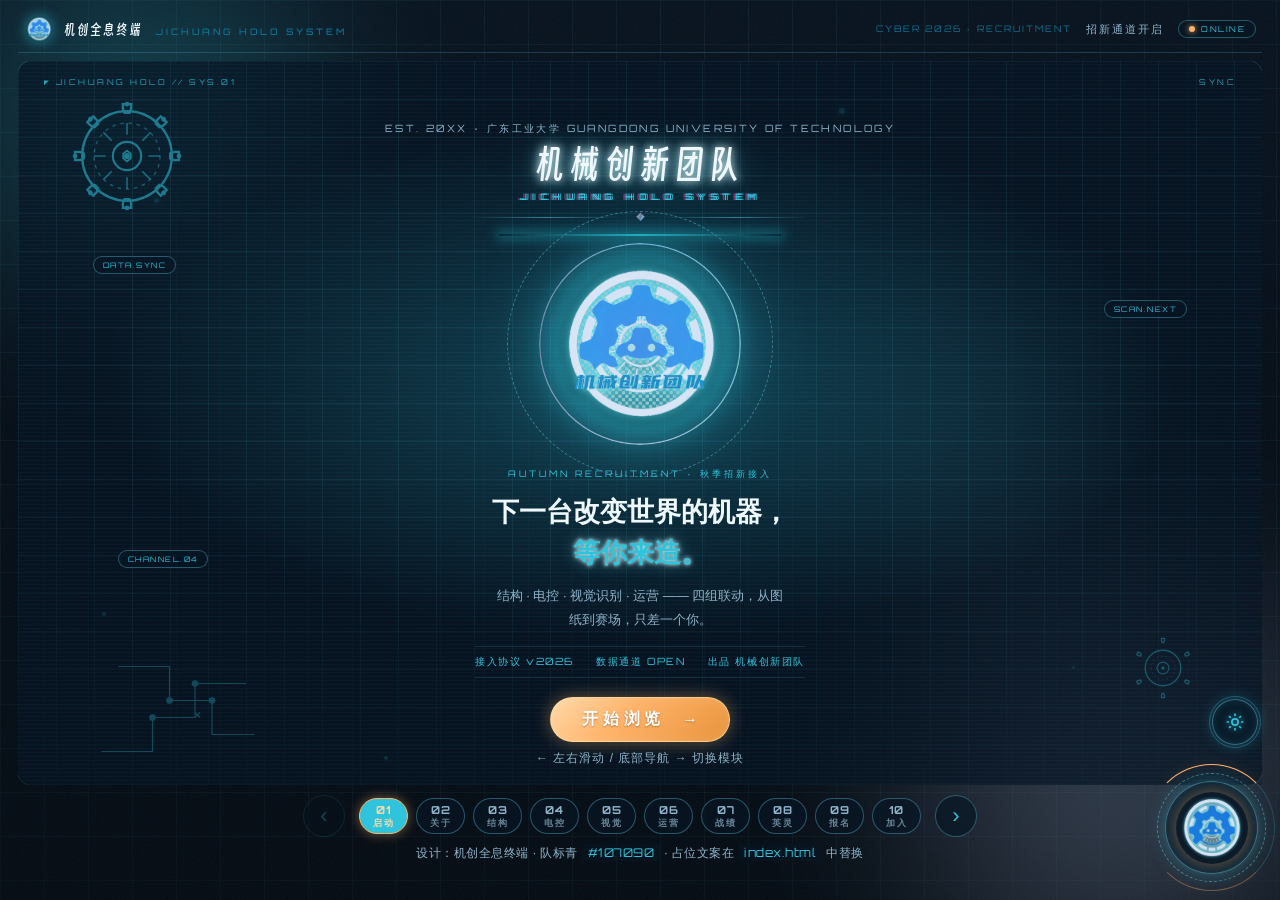
==== index.html @ f7e6b9ae "feat: 英灵殿横滑档案卡 + 07 页赛博全息增强 - 新增 08 英灵殿：15 位师兄横滑档案卡（scroll-snap 无限循环 + 透视堆叠 + 打字机寄语 + 青色数据雨 / TRON 光" ====
<!DOCTYPE html>
<html lang="zh-CN">
<head>
  <meta charset="UTF-8">
  <meta name="viewport" content="width=device-width, initial-scale=1.0">
  <title>机创全息终端 CYBER 2026 · 机械创新团队招新通道</title>
  <meta name="description" content="广东工业大学机械创新团队 2026 秋季招新 —— 全息终端界面，一次一屏浏览团队、组别与报名通道。">
  <link rel="icon" href="data:image/svg+xml,%3Csvg xmlns='http://www.w3.org/2000/svg' viewBox='0 0 100 100'%3E%3Ccircle cx='50' cy='50' r='30' fill='none' stroke='%23107090' stroke-width='10'/%3E%3Ccircle cx='50' cy='50' r='10' fill='%23107090'/%3E%3C/svg%3E">
  <link rel="preload" href="assets/fonts/smiley-sans.woff2" as="font" type="font/woff2" crossorigin>
  <link rel="preload" href="assets/fonts/orbitron.woff2" as="font" type="font/woff2" crossorigin>
  <link rel="stylesheet" href="css/base.css?v=2">
  <link rel="stylesheet" href="css/cover.css">
  <link rel="stylesheet" href="css/paper.css?v=14">
  <link rel="stylesheet" href="css/screen.css">
  <link rel="stylesheet" href="css/holo.css?v=6">
  <link rel="stylesheet" href="css/holo-tip.css">
  <link rel="stylesheet" href="css/holo-term.css">
  <link rel="stylesheet" href="css/logo-fusion.css">
  <link rel="stylesheet" href="css/amber-accents.css?v=3">
  <link rel="stylesheet" href="css/group-cv.css">
  <link rel="stylesheet" href="css/valhalla.css?v=15">
  <link rel="stylesheet" href="css/group-identity.css">
  <link rel="stylesheet" href="css/cover-boot.css">
</head>
<body>
  <a class="skip-link" href="#viewport">跳到终端主界面</a>

  <!-- 全息背景层：网格 + 极光 + 漂浮粒子 + 噪点 -->
  <div class="holo-bg" aria-hidden="true">
    <div class="holo-bg__grid" data-depth="10"></div>
    <div class="holo-bg__noise"></div>
    <div class="holo-bg__aurora holo-bg__aurora--1"></div>
    <div class="holo-bg__aurora holo-bg__aurora--2"></div>
    <div class="holo-bg__aurora holo-bg__aurora--3"></div>
    <span class="particle particle--p1"></span>
    <span class="particle particle--p2"></span>
    <span class="particle particle--p3"></span>
    <span class="particle particle--p4"></span>
    <span class="particle particle--p5"></span>
    <span class="particle particle--p6"></span>
  </div>

  <main class="book-wrap" id="top">
    <!-- ============ 终端状态栏 ============ -->
    <header class="topbar" role="banner">
      <div class="topbar__brand">
        <img class="topbar__logo" src="assets/logo.png" alt="机械创新团队队标">
        <span class="topbar__title">机创全息终端 <i>JICHUANG HOLO SYSTEM</i></span>
      </div>
      <div class="topbar__meta">
        <span class="topbar__edition">CYBER 2026 · RECRUITMENT</span>
        <span class="topbar__edition topbar__edition--cn">招新通道开启</span>
        <span class="topbar__live">ONLINE</span>
      </div>
    </header>

    <!-- ============ 全息终端大屏（一次一屏，淡入切换） ============ -->
    <section class="holo" id="viewport" aria-label="机创全息终端：一次浏览一个模块，共十个模块">
      <!-- 01 启动屏 -->
      <article class="screen sheet--cover screen--boot is-active" data-screen="1" aria-label="01 · 启动屏">
        <span class="sheet__sheen" aria-hidden="true"></span>
        <!-- 封面启动动画层（一次性开机动画，播完透明不挡交互） -->
        <div class="cover-boot" aria-hidden="true">
          <div class="cover-boot__core">
            <span class="cover-boot__ring cover-boot__ring--1"></span>
            <span class="cover-boot__ring cover-boot__ring--2"></span>
            <span class="cover-boot__scan"></span>
            <span class="cover-boot__pulse"></span>
          </div>
          <div class="cover-boot__text">
            <span class="cover-boot__line cover-boot__line--1">JICHUANG HOLO SYSTEM</span>
            <span class="cover-boot__line cover-boot__line--2">BOOT SEQUENCE INITIATED</span>
            <span class="cover-boot__line cover-boot__line--3">LOADING MODULES 10/10</span>
            <span class="cover-boot__line cover-boot__line--4">SYNC COMPLETE</span>
          </div>
          <div class="cover-boot__bar"><i></i></div>
          <span class="cover-boot__flash"></span>
        </div>
            <div class="cover__bg" aria-hidden="true" data-depth="12">
              <div class="cover__grid"></div>
              <div class="cover__scan"></div>
              <div class="cover__radial"></div>
              <svg class="deco deco--gear-lg" viewBox="0 0 100 100" aria-hidden="true">
                <g fill="none" stroke="currentColor">
                  <g stroke-width="2">
                    <path d="M46.5 6 h7 v4 l-1.4 3.4 h-4.2 l-1.4 -3.4 z" transform="rotate(0 50 50)"/>
                    <path d="M46.5 6 h7 v4 l-1.4 3.4 h-4.2 l-1.4 -3.4 z" transform="rotate(45 50 50)"/>
                    <path d="M46.5 6 h7 v4 l-1.4 3.4 h-4.2 l-1.4 -3.4 z" transform="rotate(90 50 50)"/>
                    <path d="M46.5 6 h7 v4 l-1.4 3.4 h-4.2 l-1.4 -3.4 z" transform="rotate(135 50 50)"/>
                    <path d="M46.5 6 h7 v4 l-1.4 3.4 h-4.2 l-1.4 -3.4 z" transform="rotate(180 50 50)"/>
                    <path d="M46.5 6 h7 v4 l-1.4 3.4 h-4.2 l-1.4 -3.4 z" transform="rotate(225 50 50)"/>
                    <path d="M46.5 6 h7 v4 l-1.4 3.4 h-4.2 l-1.4 -3.4 z" transform="rotate(270 50 50)"/>
                    <path d="M46.5 6 h7 v4 l-1.4 3.4 h-4.2 l-1.4 -3.4 z" transform="rotate(315 50 50)"/>
                  </g>
                  <g fill="currentColor" stroke="none">
                    <circle cx="50" cy="6" r="2"/>
                    <circle cx="50" cy="6" r="2" transform="rotate(45 50 50)"/>
                    <circle cx="50" cy="6" r="2" transform="rotate(90 50 50)"/>
                    <circle cx="50" cy="6" r="2" transform="rotate(135 50 50)"/>
                    <circle cx="50" cy="6" r="2" transform="rotate(180 50 50)"/>
                    <circle cx="50" cy="6" r="2" transform="rotate(225 50 50)"/>
                    <circle cx="50" cy="6" r="2" transform="rotate(270 50 50)"/>
                    <circle cx="50" cy="6" r="2" transform="rotate(315 50 50)"/>
                  </g>
                  <circle cx="50" cy="50" r="38" stroke-width="2"/>
                  <circle cx="50" cy="50" r="28" stroke-width="1.1" stroke-dasharray="3 4" opacity="0.7"/>
                  <path d="M50 22 V32 M50 68 V78 M22 50 H32 M68 50 H78 M30 30 L37 37 M70 70 L63 63 M70 30 L63 37 M30 70 L37 63" stroke-width="1.4" opacity="0.8"/>
                  <circle cx="50" cy="50" r="12" stroke-width="1.8"/>
                  <polygon points="50,45.5 53.2,48 53.2,52 50,54.5 46.8,52 46.8,48" stroke-width="1.5"/>
                  <circle cx="50" cy="50" r="2.6" fill="currentColor" stroke="none"/>
                </g>
              </svg>
              <svg class="deco deco--gear-sm" viewBox="0 0 100 100" aria-hidden="true">
                <g fill="none" stroke="currentColor">
                  <g stroke-width="1.8">
                    <path d="M48 10 h4 v3 l-1 2.6 h-2 l-1 -2.6 z" transform="rotate(0 50 50)"/>
                    <path d="M48 10 h4 v3 l-1 2.6 h-2 l-1 -2.6 z" transform="rotate(60 50 50)"/>
                    <path d="M48 10 h4 v3 l-1 2.6 h-2 l-1 -2.6 z" transform="rotate(120 50 50)"/>
                    <path d="M48 10 h4 v3 l-1 2.6 h-2 l-1 -2.6 z" transform="rotate(180 50 50)"/>
                    <path d="M48 10 h4 v3 l-1 2.6 h-2 l-1 -2.6 z" transform="rotate(240 50 50)"/>
                    <path d="M48 10 h4 v3 l-1 2.6 h-2 l-1 -2.6 z" transform="rotate(300 50 50)"/>
                  </g>
                  <circle cx="50" cy="50" r="24" stroke-width="1.8"/>
                  <circle cx="50" cy="50" r="16" stroke-width="1" stroke-dasharray="2.5 3.5" opacity="0.7"/>
                  <circle cx="50" cy="50" r="8" stroke-width="1.5"/>
                  <circle cx="50" cy="50" r="2.2" fill="currentColor" stroke="none"/>
                </g>
              </svg>
              <svg class="deco deco--circuit" viewBox="0 0 200 120" aria-hidden="true">
                <g fill="none" stroke="currentColor" stroke-width="1.4">
                  <path d="M10 110 H70 V70 H120 M120 70 V30 H180"/>
                  <path d="M30 10 H90 V50 H140 M140 50 V90 H190"/>
                  <circle cx="70" cy="70" r="3.2" fill="currentColor"/>
                  <circle cx="120" cy="30" r="3.2" fill="currentColor"/>
                  <circle cx="140" cy="50" r="3.2" fill="currentColor"/>
                  <circle cx="90" cy="50" r="3.2" fill="currentColor"/>
                  <path d="M120 70 L126 64 M126 70 L120 64"/>
                </g>
              </svg>
            </div>

            <div class="cover__status" aria-hidden="true">
              <span>◤ JICHUANG HOLO // SYS.01</span>
              <span>SYNC <span class="dot"></span></span>
            </div>

            <span class="cover__chip cover__chip--a" aria-hidden="true">DATA.SYNC</span>
            <span class="cover__chip cover__chip--b" aria-hidden="true">SCAN.NEXT</span>
            <span class="cover__chip cover__chip--c" aria-hidden="true">CHANNEL.04</span>

            <div class="cover__content">
              <p class="cover__est">EST. <span class="glitch" data-text="20XX">20XX</span> · 广东工业大学 GUANGDONG UNIVERSITY OF TECHNOLOGY</p>
              <h1 class="cover__masthead">
                <span class="cover__masthead-cn">机械创新团队</span>
                <span class="cover__masthead-en">JICHUANG HOLO SYSTEM</span>
              </h1>
              <div class="cover__rule"><span class="cover__rule-gem" aria-hidden="true">◆</span></div>

              <div class="cover__logo-wrap">
                <span class="cover__ring cover__ring--1" aria-hidden="true"></span>
                <span class="cover__ring cover__ring--2" aria-hidden="true"></span>
                <img class="cover__logo" src="assets/logo.png" alt="机械创新团队队标：青色齿轮线条标识" width="240" height="240" data-depth="8">
                <div class="cover__beam" aria-hidden="true"></div>
              </div>

              <p class="cover__kicker">AUTUMN RECRUITMENT · 秋季招新接入</p>
              <h2 class="cover__headline">下一台改变世界的机器，<br><em>等你来造。</em></h2>
              <p class="cover__sub">结构 · 电控 · 视觉识别 · 运营 —— 四组联动，从图纸到赛场，只差一个你。</p>

              <div class="cover__meta">
                <span>接入协议 v2026</span><span>数据通道 OPEN</span><span>出品 机械创新团队</span>
              </div>

              <div class="cover__datastrip" aria-hidden="true">
                <span>MEMBERS <b>30+</b></span>
                <span>AWARDS <b>N×</b></span>
                <span>PROJECTS <b>10+</b></span>
                <span>CHANNEL <b>04</b></span>
                <span>RACE.2026 <b>──</b></span>
              </div>
            </div>

            <div class="cover__footer">
              <button class="cover__cta" id="coverStart" type="button">
                <span class="cover__cta-label">开始浏览</span>
                <span class="cover__cta-arrow" aria-hidden="true">→</span>
              </button>
              <p class="cover__hint">← 左右滑动 / 底部导航 → 切换模块</p>
            </div>
      </article>

      <!-- 02 关于团队 -->
      <article class="screen sheet--paper" data-screen="2" aria-label="02 · 关于团队">
        <span class="sheet__sheen" aria-hidden="true"></span>
            <header class="sheet__masthead">
              <span class="sheet__masthead-id">02</span>
              <h2 class="sheet__masthead-title">关于机创 <i>ABOUT</i></h2>
              <span class="sheet__masthead-meta">MODULE 02/10 · DATA.SYNC</span>
            </header>

            <div class="sheet__body sheet__body--about">
              <p class="sheet__lead">一支把课堂变成图纸、把图纸变成机器的学生科创团队。</p>
              <div class="sheet__cols">
                <div class="sheet__col">
                  <div class="about-panel">
                    <p class="para">机械创新团队（<b>Mechanical Innovation Team</b>，简称「机创」）是广东工业大学的学生科创团队，以机械设计为根、以电控与视觉识别为翼，围绕机器人、智能装备与创新课题展开学习与实践。</p>
                    <p class="para">在这里，你能接触到从三维建模、单片机控制到视觉算法、品牌运营的全链路技能；也能和一群愿意为作品熬夜、为调试较真、为比赛拼尽全力的伙伴并肩。</p>

                    <div class="about-block">
                      <h5 class="about-block__title">成长路径 <i>GROWTH PATH</i></h5>
                      <ol class="path">
                        <li class="path__item">
                          <b class="path__no">01</b>
                          <div class="path__body"><b class="path__name">基础培训</b><span class="path__desc">组内每周培训，从建模 / 编程 / 算法入门。</span></div>
                        </li>
                        <li class="path__item">
                          <b class="path__no">02</b>
                          <div class="path__body"><b class="path__name">分组实战</b><span class="path__desc">进入对应组别，在真实任务中练手。</span></div>
                        </li>
                        <li class="path__item">
                          <b class="path__no">03</b>
                          <div class="path__body"><b class="path__name">项目打磨</b><span class="path__desc">参与整车项目，学长全程把关带练。</span></div>
                        </li>
                        <li class="path__item">
                          <b class="path__no">04</b>
                          <div class="path__body"><b class="path__name">赛事检验</b><span class="path__desc">代表团队出战，让作品接受赛场检验。</span></div>
                        </li>
                      </ol>
                    </div>

                    <div class="about-block">
                      <h5 class="about-block__title">团队亮点 <i>HIGHLIGHTS</i></h5>
                      <ul class="points">
                        <li class="points__item"><b>全链路培养</b><span>机械 → 电控 → 视觉 → 运营，一条龙成长。</span></li>
                        <li class="points__item"><b>资料沉淀</b><span>历届赛事经验、代码与文档库代代传承。</span></li>
                        <li class="points__item"><b>设备场地</b><span>实验室加工间、3D 打印与器材支持。</span></li>
                        <li class="points__item"><b>跨组联动</b><span>四组协作完成整车项目，体验真实工程协作。</span></li>
                      </ul>
                    </div>

                    <ul class="facts">
                      <li class="facts__item"><b class="facts__num" data-count="2008">2008</b><span class="facts__label">团队成立</span></li>
                      <li class="facts__item"><b class="facts__num count-up" data-count="30" data-placeholder="30+">30+</b><span class="facts__label">在队成员</span></li>
                      <li class="facts__item"><b class="facts__num count-up" data-count="10" data-placeholder="10+">10+</b><span class="facts__label">年度奖项</span></li>
                    </ul>
                  </div>
                </div>
                <div class="sheet__col">
                  <div class="mentor">
                    <figure class="mentor__photo">
                      <img src="assets/mentor.png" alt="于兆勤 教授" width="473" height="372">
                    </figure>
                    <div class="mentor__info">
                      <h4 class="mentor__name">于兆勤 教授 <small>硕士研究生导师</small></h4>
                      <p class="mentor__honors">广东省教学名师 · 南粤优秀教师</p>
                      <p class="mentor__duty">广东省高等学校工程训练教学指导委员会副主任委员 · 创客教育基地联盟副理事长 · 中南地区港澳特区金工研究会副理事长 · 全国万名优秀创新创业导师人才库首批入库导师</p>
                      <p class="mentor__result">指导本科生在全国「挑战杯」决赛、中国机器人大赛暨 RoboCup 公开赛、全国大学生机械创新设计大赛、全国大学生工程训练综合能力竞赛、全国大学生物联网创新创业大赛、全国大学生节能减排社会实践与科技竞赛等国家级比赛中获奖 <b>40 余项</b>；指导学生授权实用新型专利 <b>50 余件</b>、授权发明专利 <b>10 余件</b>；指导完成国家级、省级大学生创新训练项目 <b>20 余项</b>。</p>
                    </div>
                    <ul class="mentor__stats">
                      <li class="mentor__stat"><b>40+</b><span>国家级赛事奖项</span></li>
                      <li class="mentor__stat"><b>60+</b><span>授权专利</span></li>
                      <li class="mentor__stat"><b>20+</b><span>大创项目</span></li>
                    </ul>
                    <ul class="mentor__tags">
                      <li>机械设计</li><li>嵌入式开发</li><li>视觉算法</li><li>创新创业</li>
                    </ul>
                  </div>
                </div>
              </div>

              <div class="motto">
                <span class="motto__mark" aria-hidden="true">❝</span>
                <p class="motto__text">精益 · 创新 · 协作 · 突破</p>
                <span class="motto__en">PRECISION · INNOVATION · TEAMWORK · BREAKTHROUGH</span>
              </div>

              <div class="holo-bar holo-bar--grid" aria-hidden="true">
                <div class="holo-bar__cell"><span class="holo-bar__ico">◈</span><b>零基础也能来</b><small>无需门槛 · 从入门开始</small></div>
                <div class="holo-bar__cell"><span class="holo-bar__ico">⌖</span><b>全程学长带队</b><small>一对一传帮带</small></div>
                <div class="holo-bar__cell"><span class="holo-bar__ico">⚙</span><b>赛事经费支持</b><small>作品落地有保障</small></div>
                <div class="holo-bar__cell"><span class="holo-bar__ico">▣</span><b>作品落地参赛</b><small>从图纸到赛场</small></div>
              </div>
            </div>

            <footer class="sheet__footer">
              <span>机械创新团队 · 2026 秋季招新</span>
              <span class="sheet__folio">MOD.02</span>
            </footer>
        <span class="sheet__more" aria-hidden="true"></span>
      </article>

      <!-- 03 结构组 -->
      <article class="screen sheet--paper" data-screen="3" aria-label="03 · 结构组">
        <span class="sheet__sheen" aria-hidden="true"></span>
            <header class="sheet__masthead">
              <span class="sheet__masthead-id">03</span>
              <h2 class="sheet__masthead-title">结构组 <i>MECH</i></h2>
              <span class="sheet__masthead-meta">MODULE 03/10 · TEAM.A</span>
            </header>

            <div class="sheet__body group-screen">
              <p class="sheet__lead">把创意变成看得见的骨架 —— 机械结构设计与建模装配。</p>
              <div class="group-screen__main">
                <div class="group-screen__desc">
                  <p class="para">负责机械结构设计与建模装配，把创意变成看得见的骨架。精研齿轮、连杆与机构学，从三维建模到工程制图的全链路技能。</p>
                  <p class="group__who">适合喜欢动手、痴迷机构、想精通 SolidWorks 与工程制图的你。</p>
                  <ul class="group__tags group__tags--lg"><li>SolidWorks</li><li>AutoCAD</li><li>机械制图</li><li>3D 打印</li></ul>
                </div>
                <div class="group-screen__art" aria-hidden="true">
                  <svg viewBox="0 0 120 120" class="group-screen__svg">
                    <g fill="none" stroke="currentColor">
                      <g stroke-width="2.2">
                        <path d="M55.5 6 h9 v5 l-1.6 4 h-5.8 l-1.6 -4 z" transform="rotate(0 60 60)"/>
                        <path d="M55.5 6 h9 v5 l-1.6 4 h-5.8 l-1.6 -4 z" transform="rotate(30 60 60)"/>
                        <path d="M55.5 6 h9 v5 l-1.6 4 h-5.8 l-1.6 -4 z" transform="rotate(60 60 60)"/>
                        <path d="M55.5 6 h9 v5 l-1.6 4 h-5.8 l-1.6 -4 z" transform="rotate(90 60 60)"/>
                        <path d="M55.5 6 h9 v5 l-1.6 4 h-5.8 l-1.6 -4 z" transform="rotate(120 60 60)"/>
                        <path d="M55.5 6 h9 v5 l-1.6 4 h-5.8 l-1.6 -4 z" transform="rotate(150 60 60)"/>
                        <path d="M55.5 6 h9 v5 l-1.6 4 h-5.8 l-1.6 -4 z" transform="rotate(180 60 60)"/>
                        <path d="M55.5 6 h9 v5 l-1.6 4 h-5.8 l-1.6 -4 z" transform="rotate(210 60 60)"/>
                        <path d="M55.5 6 h9 v5 l-1.6 4 h-5.8 l-1.6 -4 z" transform="rotate(240 60 60)"/>
                        <path d="M55.5 6 h9 v5 l-1.6 4 h-5.8 l-1.6 -4 z" transform="rotate(270 60 60)"/>
                        <path d="M55.5 6 h9 v5 l-1.6 4 h-5.8 l-1.6 -4 z" transform="rotate(300 60 60)"/>
                        <path d="M55.5 6 h9 v5 l-1.6 4 h-5.8 l-1.6 -4 z" transform="rotate(330 60 60)"/>
                      </g>
                      <g fill="currentColor" stroke="none">
                        <circle cx="60" cy="6" r="2.2"/>
                        <circle cx="60" cy="6" r="2.2" transform="rotate(30 60 60)"/>
                        <circle cx="60" cy="6" r="2.2" transform="rotate(60 60 60)"/>
                        <circle cx="60" cy="6" r="2.2" transform="rotate(90 60 60)"/>
                        <circle cx="60" cy="6" r="2.2" transform="rotate(120 60 60)"/>
                        <circle cx="60" cy="6" r="2.2" transform="rotate(150 60 60)"/>
                        <circle cx="60" cy="6" r="2.2" transform="rotate(180 60 60)"/>
                        <circle cx="60" cy="6" r="2.2" transform="rotate(210 60 60)"/>
                        <circle cx="60" cy="6" r="2.2" transform="rotate(240 60 60)"/>
                        <circle cx="60" cy="6" r="2.2" transform="rotate(270 60 60)"/>
                        <circle cx="60" cy="6" r="2.2" transform="rotate(300 60 60)"/>
                        <circle cx="60" cy="6" r="2.2" transform="rotate(330 60 60)"/>
                      </g>
                      <circle cx="60" cy="60" r="44" stroke-width="2.2"/>
                      <circle cx="60" cy="60" r="34" stroke-width="1.2" stroke-dasharray="3 4" opacity="0.7"/>
                      <path d="M60 26 V40 M60 80 V94 M26 60 H40 M80 60 H94 M36 36 L46 46 M84 84 L74 74 M84 36 L74 46 M36 84 L46 74" stroke-width="2.4" opacity="0.95"/>
                      <circle cx="60" cy="60" r="16" stroke-width="2.2"/>
                      <circle cx="60" cy="60" r="10" stroke-width="1.2" stroke-dasharray="2 3" opacity="0.7"/>
                      <polygon points="60,54 65,57 65,63 60,66 55,63 55,57" stroke-width="1.8"/>
                      <circle cx="60" cy="60" r="3" fill="currentColor" stroke="none"/>
                    </g>
                  </svg>
                  <span class="group-screen__art-tag">MECH · 齿轮组</span>
                </div>
              </div>
              <div class="group-screen__extra group-screen__extra--filled">
                <div class="group-cv">
                  <header class="group-cv__head">
                    <span class="group-cv__en">CORE CURRICULUM</span>
                    <h3 class="group-cv__title">核心培养内容</h3>
                  </header>
                  <div class="group-cv__grid">
                    <section class="group-cv__card">
                      <header class="group-cv__card-head">
                        <span class="group-cv__no">01</span>
                        <h4 class="group-cv__card-title">专业软件技能掌握</h4>
                      </header>
                      <ul class="group-cv__list">
                        <li class="group-cv__item">
                          <b class="group-cv__item-name">SolidWorks 精通</b>
                          <span class="group-cv__item-desc">系统学习 SW2018 及以上版本建模软件，深入理解软件指令与操作逻辑。</span>
                        </li>
                        <li class="group-cv__item">
                          <b class="group-cv__item-name">高效绘图能力</b>
                          <span class="group-cv__item-desc">培养清晰的建模思路，提升识图与看图能力，能够独立完成复杂模型的高速绘制。</span>
                        </li>
                      </ul>
                    </section>
                    <section class="group-cv__card">
                      <header class="group-cv__card-head">
                        <span class="group-cv__no">02</span>
                        <h4 class="group-cv__card-title">机械设计与理论基础</h4>
                      </header>
                      <ul class="group-cv__list">
                        <li class="group-cv__item">
                          <b class="group-cv__item-name">标准件认知</b>
                          <span class="group-cv__item-desc">熟悉各类常用机械标准件的规格与应用场景。</span>
                        </li>
                        <li class="group-cv__item">
                          <b class="group-cv__item-name">传动结构解析</b>
                          <span class="group-cv__item-desc">深入学习机械传动原理与结构设计，打下扎实的机械基础。</span>
                        </li>
                        <li class="group-cv__item">
                          <b class="group-cv__item-name">创新设计思维</b>
                          <span class="group-cv__item-desc">鼓励打破常规，培养提出新颖、实用设计方案的能力。</span>
                        </li>
                      </ul>
                    </section>
                    <section class="group-cv__card">
                      <header class="group-cv__card-head">
                        <span class="group-cv__no">03</span>
                        <h4 class="group-cv__card-title">前沿技术与项目实战</h4>
                      </header>
                      <ul class="group-cv__list">
                        <li class="group-cv__item">
                          <b class="group-cv__item-name">3D 打印技术</b>
                          <span class="group-cv__item-desc">入门增材制造技术，掌握从模型到实物的快速成型流程。</span>
                        </li>
                        <li class="group-cv__item">
                          <b class="group-cv__item-name">典型机构设计</b>
                          <span class="group-cv__item-desc">专项学习机械手夹取装置等精密机构的设计方法。</span>
                        </li>
                        <li class="group-cv__item">
                          <b class="group-cv__item-name">智能小车复现</b>
                          <span class="group-cv__item-desc">通过智能物流小车的完整复现项目，打通设计与制造的闭环。</span>
                        </li>
                      </ul>
                    </section>
                    <section class="group-cv__card">
                      <header class="group-cv__card-head">
                        <span class="group-cv__no">04</span>
                        <h4 class="group-cv__card-title">工程实践与装配</h4>
                      </header>
                      <ul class="group-cv__list">
                        <li class="group-cv__item">
                          <b class="group-cv__item-name">线下装配要点</b>
                          <span class="group-cv__item-desc">学习实物装配的技巧与规范，解决从图纸到实物的落地问题。</span>
                        </li>
                      </ul>
                    </section>
                  </div>
                  <div class="group-cv__shots">
                    <div class="group-cv__shot">
                      <img src="assets/images/jiegou-1.webp" alt="结构组齿轮传动装置作品" loading="lazy">
                      <span class="group-cv__shot-tag">SHOT 01 · 作品实物</span>
                      <span class="group-cv__shot-note">齿轮传动装置 / 实物作品</span>
                    </div>
                    <div class="group-cv__shot">
                      <img src="assets/images/jiegou-2.webp" alt="结构组装配设备三维设计" loading="lazy">
                      <span class="group-cv__shot-tag">SHOT 02 · 三维设计</span>
                      <span class="group-cv__shot-note">装配设备建模 / SolidWorks 设计</span>
                    </div>
                    <div class="group-cv__shot">
                      <img src="assets/images/jiegou-3.webp" alt="结构组组内调试机器人" loading="lazy">
                      <span class="group-cv__shot-tag">SHOT 03 · 组内调试</span>
                      <span class="group-cv__shot-note">装配调试 / 机器人协作</span>
                    </div>
                  </div>
                </div>
              </div>
            </div>

            <footer class="sheet__footer">
              <span>机械创新团队 · 2026 秋季招新</span>
              <span class="sheet__folio">MOD.03</span>
            </footer>
        <span class="sheet__more" aria-hidden="true"></span>
      </article>

      <!-- 04 电控组 -->
      <article class="screen sheet--paper" data-screen="4" aria-label="04 · 电控组">
        <span class="sheet__sheen" aria-hidden="true"></span>
            <header class="sheet__masthead">
              <span class="sheet__masthead-id">04</span>
              <h2 class="sheet__masthead-title">电控组 <i>EMBED</i></h2>
              <span class="sheet__masthead-meta">MODULE 04/10 · TEAM.B</span>
            </header>

            <div class="sheet__body group-screen">
              <p class="sheet__lead">给机器装上大脑 —— 电路设计与单片机开发。</p>
              <div class="group-screen__main">
                <div class="group-screen__desc">
                  <p class="para">负责电路设计与单片机开发，给机器装上大脑。让电机听话、让传感器就位，从原理图到实物焊接的完整闭环。</p>
                  <p class="group__who">适合想玩转单片机、爱焊接调电路、能用 C 语言控制硬件的你。</p>
                  <ul class="group__tags group__tags--lg"><li>单片机</li><li>C 语言</li><li>电路设计</li><li>传感器</li></ul>
                </div>
                <div class="group-screen__art" aria-hidden="true">
                  <svg viewBox="0 0 120 120" class="group-screen__svg">
                    <g fill="none" stroke="currentColor" stroke-width="2.2">
                      <rect x="18" y="14" width="84" height="42" rx="6"/>
                      <circle cx="28" cy="25" r="2.4" fill="currentColor" stroke="none"/>
                      <circle cx="36" cy="25" r="2.4" fill="currentColor" stroke="none" opacity="0.7"/>
                      <circle cx="44" cy="25" r="2.4" fill="currentColor" stroke="none" opacity="0.4"/>
                      <path d="M26 36 h22 M26 42 h34 M26 48 h16" stroke-width="1.8" opacity="0.85"/>
                      <rect x="42" y="44" width="6" height="8" fill="currentColor" stroke="none"/>
                      <path d="M60 56 v12" stroke-width="1.6" stroke-dasharray="3 3" opacity="0.8"/>
                      <circle cx="60" cy="70" r="2.4" fill="currentColor" stroke="none" opacity="0.9"/>
                      <rect x="44" y="74" width="32" height="26" rx="3"/>
                      <rect x="52" y="82" width="16" height="10" rx="1.5" opacity="0.85"/>
                      <circle cx="49" cy="79" r="1.4" fill="currentColor" stroke="none"/>
                      <path d="M48 74 v-4 M52 74 v-4 M56 74 v-4 M64 74 v-4 M68 74 v-4 M72 74 v-4" stroke-width="1.6"/>
                      <path d="M48 100 v4 M52 100 v4 M56 100 v4 M64 100 v4 M68 100 v4 M72 100 v4" stroke-width="1.6"/>
                      <path d="M18 86 H40 V100 M102 86 H80 V100" stroke-width="1.8" opacity="0.85"/>
                      <circle cx="18" cy="86" r="3.4" fill="currentColor" stroke="none"/>
                      <circle cx="102" cy="86" r="3.4" fill="currentColor" stroke="none"/>
                    </g>
                  </svg>
                  <span class="group-screen__art-tag">EMBED · 电路板</span>
                </div>
              </div>
              <div class="group-screen__extra group-screen__extra--filled">
                <div class="group-cv">
                  <header class="group-cv__head">
                    <span class="group-cv__en">CORE CURRICULUM</span>
                    <h3 class="group-cv__title">核心培养内容</h3>
                  </header>
                  <div class="group-cv__grid">
                    <section class="group-cv__card">
                      <header class="group-cv__card-head">
                        <span class="group-cv__no">01</span>
                        <h4 class="group-cv__card-title">C 语言高阶编程与架构</h4>
                      </header>
                      <ul class="group-cv__list">
                        <li class="group-cv__item">
                          <b class="group-cv__item-name">核心语法深耕</b>
                          <span class="group-cv__item-desc">系统学习 C 语言，重点攻克指针操作与内存管理，打下坚实的底层代码基础。</span>
                        </li>
                        <li class="group-cv__item">
                          <b class="group-cv__item-name">面向对象思想</b>
                          <span class="group-cv__item-desc">探索在 C 语言中实现面向对象编程（OOP）的高级技巧，提升代码的模块化与可维护性。</span>
                        </li>
                      </ul>
                    </section>
                    <section class="group-cv__card">
                      <header class="group-cv__card-head">
                        <span class="group-cv__no">02</span>
                        <h4 class="group-cv__card-title">嵌入式开发与外设控制</h4>
                      </header>
                      <ul class="group-cv__list">
                        <li class="group-cv__item">
                          <b class="group-cv__item-name">STM32 开发实战</b>
                          <span class="group-cv__item-desc">熟练掌握 STM32 微控制器及其 HAL 库的使用，能够驱动各类常用外设传感器与执行器。</span>
                        </li>
                        <li class="group-cv__item">
                          <b class="group-cv__item-name">最小系统设计</b>
                          <span class="group-cv__item-desc">学习电源压降电路设计，独立完成单片机最小系统板的原理图与 PCB 绘制。</span>
                        </li>
                      </ul>
                    </section>
                    <section class="group-cv__card">
                      <header class="group-cv__card-head">
                        <span class="group-cv__no">03</span>
                        <h4 class="group-cv__card-title">硬件制作与工艺</h4>
                      </header>
                      <ul class="group-cv__list">
                        <li class="group-cv__item">
                          <b class="group-cv__item-name">PCB 设计与焊接</b>
                          <span class="group-cv__item-desc">掌握电路板（PCB）的设计流程，并具备电子元器件的焊接与硬件调试能力，实现从图纸到实物的转化。</span>
                        </li>
                      </ul>
                    </section>
                    <section class="group-cv__card">
                      <header class="group-cv__card-head">
                        <span class="group-cv__no">04</span>
                        <h4 class="group-cv__card-title">自动控制算法应用</h4>
                      </header>
                      <ul class="group-cv__list">
                        <li class="group-cv__item">
                          <b class="group-cv__item-name">PID 控制算法</b>
                          <span class="group-cv__item-desc">深入学习经典的 PID 算法，掌握速度闭环与位置闭环控制策略，实现对电机等执行机构的精准控制。</span>
                        </li>
                      </ul>
                    </section>
                  </div>
                  <div class="group-cv__shots">
                    <div class="group-cv__shot">
                      <img src="assets/images/diankong-1.webp" alt="电控组代码与PID调参" loading="lazy">
                      <span class="group-cv__shot-tag">SHOT 01 · 代码调试</span>
                      <span class="group-cv__shot-note">C 语言编程 / PID 调参</span>
                    </div>
                    <div class="group-cv__shot">
                      <img src="assets/images/diankong-2.webp" alt="电控组电路板作品" loading="lazy">
                      <span class="group-cv__shot-tag">SHOT 02 · 硬件作品</span>
                      <span class="group-cv__shot-note">电路板焊接 / 硬件制作</span>
                    </div>
                    <div class="group-cv__shot">
                      <img src="assets/images/diankong-3.webp" alt="电控组围桌调试机器人" loading="lazy">
                      <span class="group-cv__shot-tag">SHOT 03 · 组内调试</span>
                      <span class="group-cv__shot-note">围坐调试 / 编程协作</span>
                    </div>
                  </div>
                </div>
              </div>
            </div>

            <footer class="sheet__footer">
              <span>机械创新团队 · 2026 秋季招新</span>
              <span class="sheet__folio">MOD.04</span>
            </footer>
        <span class="sheet__more" aria-hidden="true"></span>
      </article>

      <!-- 05 视觉识别组 -->
      <article class="screen sheet--paper" data-screen="5" aria-label="05 · 视觉识别组">
        <span class="sheet__sheen" aria-hidden="true"></span>
            <header class="sheet__masthead">
              <span class="sheet__masthead-id">05</span>
              <h2 class="sheet__masthead-title">视觉识别组 <i>VISION</i></h2>
              <span class="sheet__masthead-meta">MODULE 05/10 · TEAM.C</span>
            </header>

            <div class="sheet__body group-screen">
              <p class="sheet__lead">让机器「看见」并理解世界 —— 图像处理与视觉算法。</p>
              <div class="group-screen__main">
                <div class="group-screen__desc">
                  <p class="para">负责图像处理与视觉算法，让机器「看见」并理解世界。从 OpenCV 到深度学习，从识别检测到路径规划。</p>
                  <p class="group__who">适合对 Python、图像与算法好奇、愿意啃论文和跑模型的你。</p>
                  <ul class="group__tags group__tags--lg"><li>Python</li><li>OpenCV</li><li>视觉算法</li><li>深度学习</li></ul>
                </div>
                <div class="group-screen__art" aria-hidden="true">
                  <svg viewBox="0 0 120 120" class="group-screen__svg">
                    <g fill="none" stroke="currentColor" stroke-width="2.2">
                      <path d="M14 30 V14 H30 M106 30 V14 H90 M14 90 V106 H30 M106 90 V106 H90" stroke-width="2.6"/>
                      <path d="M36 60 Q60 38 84 60 Q60 82 36 60 Z" stroke-width="2.6"/>
                      <circle cx="60" cy="60" r="14" stroke-width="2"/>
                      <circle cx="60" cy="60" r="7" fill="currentColor" stroke="none"/>
                      <circle cx="57" cy="57" r="2.4" fill="rgba(6,16,27,0.9)" stroke="none"/>
                      <path d="M40 44 L26 30 M80 76 L94 90" stroke-width="1.6" opacity="0.7"/>
                      <path d="M44 56 Q60 48 76 56" stroke-width="1.4" opacity="0.5"/>
                    </g>
                  </svg>
                  <span class="group-screen__art-tag">VISION · 感知单元</span>
                </div>
              </div>
              <div class="group-screen__extra group-screen__extra--filled">
                <div class="group-cv">
                  <header class="group-cv__head">
                    <span class="group-cv__en">CORE CURRICULUM</span>
                    <h3 class="group-cv__title">核心培养内容</h3>
                  </header>
                  <div class="group-cv__grid">
                    <section class="group-cv__card">
                      <header class="group-cv__card-head">
                        <span class="group-cv__no">01</span>
                        <h4 class="group-cv__card-title">编程与数学基石</h4>
                      </header>
                      <ul class="group-cv__list">
                        <li class="group-cv__item">
                          <b class="group-cv__item-name">Python 高阶编程</b>
                          <span class="group-cv__item-desc">从基础语法深入至面向对象编程（OOP），构建扎实的代码架构能力。</span>
                        </li>
                        <li class="group-cv__item">
                          <b class="group-cv__item-name">图像处理理论</b>
                          <span class="group-cv__item-desc">掌握数字图像原理、色彩空间转换及矩阵运算，精通图像预处理技术，为算法打下数学基础。</span>
                        </li>
                      </ul>
                    </section>
                    <section class="group-cv__card">
                      <header class="group-cv__card-head">
                        <span class="group-cv__no">02</span>
                        <h4 class="group-cv__card-title">计算机视觉算法实战</h4>
                      </header>
                      <ul class="group-cv__list">
                        <li class="group-cv__item">
                          <b class="group-cv__item-name">传统 CV 技能</b>
                          <span class="group-cv__item-desc">熟练使用 OpenCV 库，掌握特征算子提取、轮廓检测及特征匹配等经典视觉算法。</span>
                        </li>
                        <li class="group-cv__item">
                          <b class="group-cv__item-name">深度学习前沿</b>
                          <span class="group-cv__item-desc">深入理解 CNN 卷积神经网络，实战目标检测与语义分割任务，掌握数据集构建与模型调参的核心技巧。</span>
                        </li>
                      </ul>
                    </section>
                    <section class="group-cv__card group-cv__card--wide">
                      <header class="group-cv__card-head">
                        <span class="group-cv__no">03</span>
                        <h4 class="group-cv__card-title">模型优化与部署</h4>
                      </header>
                      <ul class="group-cv__list">
                        <li class="group-cv__item">
                          <b class="group-cv__item-name">高性能模型优化</b>
                          <span class="group-cv__item-desc">学习模型剪枝、蒸馏及量化压缩技术，进行模型转换与推理性能调优，让算法跑得更快、更轻。</span>
                        </li>
                        <li class="group-cv__item">
                          <b class="group-cv__item-name">嵌入式工程落地</b>
                          <span class="group-cv__item-desc">掌握嵌入式端的推理部署与通信协议，实现算法在硬件终端上的实际应用，打通「算法到产品」的最后一公里。</span>
                        </li>
                      </ul>
                    </section>
                  </div>
                  <div class="group-cv__shots">
                    <div class="group-cv__shot">
                      <img src="assets/images/shijue-1.webp" alt="视觉组YOLO识别效果" loading="lazy">
                      <span class="group-cv__shot-tag">SHOT 01 · 识别效果</span>
                      <span class="group-cv__shot-note">YOLO 目标检测 / 实时识别</span>
                    </div>
                    <div class="group-cv__shot">
                      <img src="assets/images/shijue-2.webp" alt="视觉组GPU模型训练" loading="lazy">
                      <span class="group-cv__shot-tag">SHOT 02 · 模型训练</span>
                      <span class="group-cv__shot-note">GPU 监控 / 训练调参</span>
                    </div>
                    <div class="group-cv__shot">
                      <img src="assets/images/shijue-3.webp" alt="视觉组组内日常" loading="lazy">
                      <span class="group-cv__shot-tag">SHOT 03 · 组内日常</span>
                      <span class="group-cv__shot-note">项目调试 / 学习时光</span>
                    </div>
                  </div>
                </div>
              </div>
            </div>

            <footer class="sheet__footer">
              <span>机械创新团队 · 2026 秋季招新</span>
              <span class="sheet__folio">MOD.05</span>
            </footer>
        <span class="sheet__more" aria-hidden="true"></span>
      </article>

      <!-- 06 运营组 -->
      <article class="screen sheet--paper" data-screen="6" aria-label="06 · 运营组">
        <span class="sheet__sheen" aria-hidden="true"></span>
            <header class="sheet__masthead">
              <span class="sheet__masthead-id">06</span>
              <h2 class="sheet__masthead-title">运营组 <i>MEDIA</i></h2>
              <span class="sheet__masthead-meta">MODULE 06/10 · TEAM.D</span>
            </header>

            <div class="sheet__body group-screen">
              <p class="sheet__lead">让机创被更多人看见 —— 品牌、宣传与团队运转。</p>
              <div class="group-screen__main">
                <div class="group-screen__desc">
                  <p class="para">负责团队品牌、宣传、策划与对外联络，让机创被更多人看见，也承接团队运转与招新组织。</p>
                  <p class="group__who">适合擅长写作、剪辑、设计或活动组织，想为团队扛起门面的你。</p>
                  <ul class="group__tags group__tags--lg"><li>Office</li><li>Premiere</li><li>Photoshop</li><li>公众号运营</li></ul>
                </div>
                <div class="group-screen__art" aria-hidden="true">
                  <svg viewBox="0 0 120 120" class="group-screen__svg">
                    <g fill="none" stroke="currentColor" stroke-width="2.4">
                      <path d="M20 44 h18 v32 h-18 z" stroke-width="2.8"/>
                      <path d="M38 44 l28 -16 v64 l-28 -16" stroke-width="2.8"/>
                      <path d="M42 50 h18 M42 56 h18 M42 62 h18 M42 68 h18" stroke-width="1.6" opacity="0.7"/>
                      <path d="M74 40 a26 26 0 0 1 0 40" stroke-width="2.2"/>
                      <path d="M82 30 a40 40 0 0 1 0 60" stroke-width="1.8" opacity="0.7"/>
                      <path d="M90 20 a54 54 0 0 1 0 80" stroke-width="1.4" opacity="0.45"/>
                      <path d="M30 30 l-8 -12 M34 24 l-4 -8" stroke-width="1.8"/>
                      <path d="M90 30 l8 -12" stroke-width="1.8"/>
                    </g>
                  </svg>
                  <span class="group-screen__art-tag">MEDIA · 广播单元</span>
                </div>
              </div>
              <div class="group-screen__extra group-screen__extra--filled">
                <div class="group-cv">
                  <header class="group-cv__head">
                    <span class="group-cv__en">CORE CURRICULUM</span>
                    <h3 class="group-cv__title">核心培养内容</h3>
                  </header>
                  <div class="group-cv__grid">
                    <section class="group-cv__card">
                      <header class="group-cv__card-head">
                        <span class="group-cv__no">01</span>
                        <h4 class="group-cv__card-title">赛事答辩材料创作</h4>
                      </header>
                      <ul class="group-cv__list">
                        <li class="group-cv__item">
                          <b class="group-cv__item-name">答辩 PPT 精工制作</b>
                          <span class="group-cv__item-desc">系统打磨路演级演示文稿：信息分层、视觉叙事与演示节奏，让每一页都为说服评委而设计。</span>
                        </li>
                        <li class="group-cv__item">
                          <b class="group-cv__item-name">技术报告书撰写</b>
                          <span class="group-cv__item-desc">掌握竞赛报告书的结构化写作规范，将创新点、实验数据与成果凝练成严谨专业的文本。</span>
                        </li>
                      </ul>
                    </section>
                    <section class="group-cv__card">
                      <header class="group-cv__card-head">
                        <span class="group-cv__no">02</span>
                        <h4 class="group-cv__card-title">答辩呈现与路演表达</h4>
                      </header>
                      <ul class="group-cv__list">
                        <li class="group-cv__item">
                          <b class="group-cv__item-name">路演话术与临场应变</b>
                          <span class="group-cv__item-desc">通过模拟评委质询的实战演练，打磨讲解逻辑与应变能力，把团队成果讲得清晰、有力、有说服力。</span>
                        </li>
                        <li class="group-cv__item">
                          <b class="group-cv__item-name">信息可视化设计</b>
                          <span class="group-cv__item-desc">用图表与视觉语言提炼复杂技术方案，让核心创新在数秒内被评委看懂。</span>
                        </li>
                      </ul>
                    </section>
                    <section class="group-cv__card">
                      <header class="group-cv__card-head">
                        <span class="group-cv__no">03</span>
                        <h4 class="group-cv__card-title">赛事财务与票据管理</h4>
                      </header>
                      <ul class="group-cv__list">
                        <li class="group-cv__item">
                          <b class="group-cv__item-name">发票核验与合规归档</b>
                          <span class="group-cv__item-desc">熟悉报销票据规范，掌握发票真伪核验、分类整理与合规归档的全流程操作。</span>
                        </li>
                        <li class="group-cv__item">
                          <b class="group-cv__item-name">报销链路全流程处理</b>
                          <span class="group-cv__item-desc">从票据收集、系统填报到审批追踪，独立完成赛事经费报销，确保每笔开支及时到位。</span>
                        </li>
                      </ul>
                    </section>
                    <section class="group-cv__card">
                      <header class="group-cv__card-head">
                        <span class="group-cv__no">04</span>
                        <h4 class="group-cv__card-title">赛事统筹与团队运转</h4>
                      </header>
                      <ul class="group-cv__list">
                        <li class="group-cv__item">
                          <b class="group-cv__item-name">经费预算规划</b>
                          <span class="group-cv__item-desc">学习编制赛事预算，统筹物料、差旅与设备开支，让经费分配有据可依、张弛有度。</span>
                        </li>
                        <li class="group-cv__item">
                          <b class="group-cv__item-name">赛务事务统筹</b>
                          <span class="group-cv__item-desc">对接学院与赛务流程，协调答辩材料、报销与招新的时间节点，为团队后方兜底。</span>
                        </li>
                      </ul>
                    </section>
                  </div>
                </div>
              </div>
            </div>

            <footer class="sheet__footer">
              <span>机械创新团队 · 2026 秋季招新</span>
              <span class="sheet__folio">MOD.06</span>
            </footer>
        <span class="sheet__more" aria-hidden="true"></span>
      </article>

      <!-- 04 战绩与日程 -->
      <article class="screen sheet--paper sheet--honors" data-screen="7" aria-label="07 · 战绩与日程">
        <span class="sheet__sheen" aria-hidden="true"></span>
        <span class="honors-bg" aria-hidden="true"></span>
        <span class="honors-fx" aria-hidden="true">
          <span class="honors-beam"></span>
          <i class="honors-dust" style="--x: 14%; --y: 34%; --d: 0s; --s: 1"></i>
          <i class="honors-dust" style="--x: 80%; --y: 20%; --d: 2.4s; --s: 0.7"></i>
          <i class="honors-dust" style="--x: 58%; --y: 70%; --d: 4.6s; --s: 1.3"></i>
          <i class="honors-dust" style="--x: 90%; --y: 56%; --d: 6.8s; --s: 0.9"></i>
        </span>
            <header class="sheet__masthead">
              <span class="sheet__masthead-id">07</span>
              <h2 class="sheet__masthead-title"><span class="glitch" data-text="战绩与日程">战绩与日程</span> <i>HONORS &amp; TIMELINE</i></h2>
              <span class="sheet__masthead-meta" data-typewriter aria-hidden="true">BUILT TO COMPETE</span>
            </header>

            <div class="sheet__body sheet__body--honors console">
              <svg class="power__gear-sym" viewBox="0 0 100 100" aria-hidden="true">
                <symbol id="power-gear" viewBox="0 0 100 100">
                  <g fill="none" stroke="currentColor">
                    <g stroke-width="7">
                      <path d="M45 7 h10 v6 l-2 5 h-6 l-2 -5 z" transform="rotate(0 50 50)"/>
                      <path d="M45 7 h10 v6 l-2 5 h-6 l-2 -5 z" transform="rotate(45 50 50)"/>
                      <path d="M45 7 h10 v6 l-2 5 h-6 l-2 -5 z" transform="rotate(90 50 50)"/>
                      <path d="M45 7 h10 v6 l-2 5 h-6 l-2 -5 z" transform="rotate(135 50 50)"/>
                      <path d="M45 7 h10 v6 l-2 5 h-6 l-2 -5 z" transform="rotate(180 50 50)"/>
                      <path d="M45 7 h10 v6 l-2 5 h-6 l-2 -5 z" transform="rotate(225 50 50)"/>
                      <path d="M45 7 h10 v6 l-2 5 h-6 l-2 -5 z" transform="rotate(270 50 50)"/>
                      <path d="M45 7 h10 v6 l-2 5 h-6 l-2 -5 z" transform="rotate(315 50 50)"/>
                    </g>
                    <circle cx="50" cy="50" r="32" stroke-width="7"/>
                    <circle cx="50" cy="50" r="20" stroke-width="3" stroke-dasharray="4 5" opacity="0.7"/>
                    <!-- 辐条（机械齿轮腹板） -->
                    <g fill="currentColor" stroke="none" opacity="0.5">
                      <rect x="47" y="14" width="6" height="22" transform="rotate(0 50 50)"/>
                      <rect x="47" y="14" width="6" height="22" transform="rotate(60 50 50)"/>
                      <rect x="47" y="14" width="6" height="22" transform="rotate(120 50 50)"/>
                    </g>
                    <!-- 中心轴孔（套在传动轴上） -->
                    <circle cx="50" cy="50" r="11" stroke-width="5"/>
                    <circle cx="50" cy="50" r="14" stroke="rgba(255,255,255,0.35)" stroke-width="1.5" fill="none" opacity="0.7"/>
                    <circle cx="50" cy="50" r="3" fill="currentColor" stroke="none"/>
                  </g>
                </symbol>
              </svg>

              <div class="power__zone">
                <div class="power__drive" aria-hidden="true">
                  <span class="power__drivegear power__drivegear--lg"><svg viewBox="0 0 100 100"><use href="#power-gear"/></svg></span>
                  <span class="power__drivegear power__drivegear--sm"><svg viewBox="0 0 100 100"><use href="#power-gear"/></svg></span>
                </div>

                <span class="power__spine" aria-hidden="true">
                  <span class="power__spine-energy"></span>
                  <span class="power__scale"></span>
                  <span class="power__headlight"></span>
                  <span class="power__pulse-dot"></span>
                  <span class="power__foot"></span>
                </span>
                <div class="console__awards power">
                <article class="award-node award-node--amber award-node--l" data-off="0" style="--i:0">
                  <svg class="award-node__trace" viewBox="0 0 80 44" aria-hidden="true">
                    <path class="award-node__trace-line" pathLength="1" d="M 0.0 20.6 H 57 L 64 13.6 V 6.6 H 80"/>
                    <path class="award-node__trace-flow" d="M 0.0 20.6 H 57 L 64 13.6 V 6.6 H 80"/>
                    <g class="award-node__pad">
                      <circle cx="0" cy="20" r="6"/>
                      <circle cx="0" cy="20" r="4"/>
                      <circle cx="0" cy="20" r="1.5"/>
                    </g>
                  </svg>
                  <div class="award-node__body">
                    <span class="award-node__tier">NATIONAL</span>
                    <b class="award-node__name">中国大学生工程实践与创新能力大赛</b>
                    <span class="award-node__level award-node__level--gold">特等奖</span>
                  </div>
                </article>

                <article class="award-node award-node--amber award-node--r" data-off="20" style="--i:1">
                  <svg class="award-node__trace" viewBox="0 0 80 44" aria-hidden="true">
                    <path class="award-node__trace-line" pathLength="1" d="M 0.0 10.3 H 57 L 64 17.3 V 24.3 H 80"/>
                    <path class="award-node__trace-flow" d="M 0.0 10.3 H 57 L 64 17.3 V 24.3 H 80"/>
                    <g class="award-node__pad">
                      <circle cx="80" cy="24" r="6"/>
                      <circle cx="80" cy="24" r="4"/>
                      <circle cx="80" cy="24" r="1.5"/>
                    </g>
                  </svg>
                  <div class="award-node__body">
                    <span class="award-node__tier">NATIONAL</span>
                    <b class="award-node__name">高教杯全国大学生先进成图技术与产品信息建模创新大赛</b>
                    <span class="award-node__level">一等奖</span>
                  </div>
                </article>

                <article class="award-node award-node--l" data-off="40" style="--i:2">
                  <svg class="award-node__trace" viewBox="0 0 80 44" aria-hidden="true">
                    <path class="award-node__trace-line" pathLength="1" d="M 0.0 20.6 H 57 L 64 13.6 V 6.6 H 80"/>
                    <path class="award-node__trace-flow" d="M 0.0 20.6 H 57 L 64 13.6 V 6.6 H 80"/>
                    <g class="award-node__pad">
                      <circle cx="0" cy="20" r="6"/>
                      <circle cx="0" cy="20" r="4"/>
                      <circle cx="0" cy="20" r="1.5"/>
                    </g>
                  </svg>
                  <div class="award-node__body">
                    <span class="award-node__tier">NATIONAL</span>
                    <b class="award-node__name">“西门子杯”中国智能制造挑战赛全国总决赛</b>
                    <span class="award-node__level">二等奖</span>
                  </div>
                </article>

                <article class="award-node award-node--r" data-off="60" style="--i:3">
                  <svg class="award-node__trace" viewBox="0 0 80 44" aria-hidden="true">
                    <path class="award-node__trace-line" pathLength="1" d="M 0.0 10.3 H 57 L 64 17.3 V 24.3 H 80"/>
                    <path class="award-node__trace-flow" d="M 0.0 10.3 H 57 L 64 17.3 V 24.3 H 80"/>
                    <g class="award-node__pad">
                      <circle cx="80" cy="24" r="6"/>
                      <circle cx="80" cy="24" r="4"/>
                      <circle cx="80" cy="24" r="1.5"/>
                    </g>
                  </svg>
                  <div class="award-node__body">
                    <span class="award-node__tier">NATIONAL</span>
                    <b class="award-node__name">第十一届大学生机械创新设计大赛</b>
                    <span class="award-node__level">二等奖</span>
                  </div>
                </article>

                <article class="award-node award-node--amber award-node--l" data-off="0" style="--i:4">
                  <svg class="award-node__trace" viewBox="0 0 80 44" aria-hidden="true">
                    <path class="award-node__trace-line" pathLength="1" d="M 0.0 20.6 H 57 L 64 13.6 V 6.6 H 80"/>
                    <path class="award-node__trace-flow" d="M 0.0 20.6 H 57 L 64 13.6 V 6.6 H 80"/>
                    <g class="award-node__pad">
                      <circle cx="0" cy="20" r="6"/>
                      <circle cx="0" cy="20" r="4"/>
                      <circle cx="0" cy="20" r="1.5"/>
                    </g>
                  </svg>
                  <div class="award-node__body">
                    <span class="award-node__tier">NATIONAL</span>
                    <b class="award-node__name">中国机器人及人工智能大赛全地形自适应机器人设计挑战赛</b>
                    <span class="award-node__level">一等奖</span>
                  </div>
                </article>

                <article class="award-node award-node--r" data-off="20" style="--i:5">
                  <svg class="award-node__trace" viewBox="0 0 80 44" aria-hidden="true">
                    <path class="award-node__trace-line" pathLength="1" d="M 0.0 10.3 H 57 L 64 17.3 V 24.3 H 80"/>
                    <path class="award-node__trace-flow" d="M 0.0 10.3 H 57 L 64 17.3 V 24.3 H 80"/>
                    <g class="award-node__pad">
                      <circle cx="80" cy="24" r="6"/>
                      <circle cx="80" cy="24" r="4"/>
                      <circle cx="80" cy="24" r="1.5"/>
                    </g>
                  </svg>
                  <div class="award-node__body">
                    <span class="award-node__tier">NATIONAL</span>
                    <b class="award-node__name">iCAN大学生创新创业大赛总决赛</b>
                    <span class="award-node__level">一等奖</span>
                  </div>
                </article>

                <article class="award-node award-node--l" data-off="40" style="--i:6">
                  <svg class="award-node__trace" viewBox="0 0 80 44" aria-hidden="true">
                    <path class="award-node__trace-line" pathLength="1" d="M 0.0 20.6 H 57 L 64 13.6 V 6.6 H 80"/>
                    <path class="award-node__trace-flow" d="M 0.0 20.6 H 57 L 64 13.6 V 6.6 H 80"/>
                    <g class="award-node__pad">
                      <circle cx="0" cy="20" r="6"/>
                      <circle cx="0" cy="20" r="4"/>
                      <circle cx="0" cy="20" r="1.5"/>
                    </g>
                  </svg>
                  <div class="award-node__body">
                    <span class="award-node__tier">PROVINCE</span>
                    <b class="award-node__name">中国大学生工程实践与创新能力大赛广东赛区</b>
                    <span class="award-node__level">一等奖</span>
                  </div>
                </article>

                <article class="award-node award-node--r" data-off="60" style="--i:7">
                  <svg class="award-node__trace" viewBox="0 0 80 44" aria-hidden="true">
                    <path class="award-node__trace-line" pathLength="1" d="M 0.0 10.3 H 57 L 64 17.3 V 24.3 H 80"/>
                    <path class="award-node__trace-flow" d="M 0.0 10.3 H 57 L 64 17.3 V 24.3 H 80"/>
                    <g class="award-node__pad">
                      <circle cx="80" cy="24" r="6"/>
                      <circle cx="80" cy="24" r="4"/>
                      <circle cx="80" cy="24" r="1.5"/>
                    </g>
                  </svg>
                  <div class="award-node__body">
                    <span class="award-node__tier">PROVINCE</span>
                    <b class="award-node__name">广东省工科大学省实验技能竞赛</b>
                    <span class="award-node__level">一等奖</span>
                  </div>
                </article>

                <article class="award-node award-node--l" data-off="0" style="--i:8">
                  <svg class="award-node__trace" viewBox="0 0 80 44" aria-hidden="true">
                    <path class="award-node__trace-line" pathLength="1" d="M 0.0 20.6 H 57 L 64 13.6 V 6.6 H 80"/>
                    <path class="award-node__trace-flow" d="M 0.0 20.6 H 57 L 64 13.6 V 6.6 H 80"/>
                    <g class="award-node__pad">
                      <circle cx="0" cy="20" r="6"/>
                      <circle cx="0" cy="20" r="4"/>
                      <circle cx="0" cy="20" r="1.5"/>
                    </g>
                  </svg>
                  <div class="award-node__body">
                    <span class="award-node__tier">PROVINCE</span>
                    <b class="award-node__name">广东省大学生机械创新设计大赛</b>
                    <span class="award-node__level">一等奖</span>
                  </div>
                </article>

                <article class="award-node award-node--r" data-off="20" style="--i:9">
                  <svg class="award-node__trace" viewBox="0 0 80 44" aria-hidden="true">
                    <path class="award-node__trace-line" pathLength="1" d="M 0.0 10.3 H 57 L 64 17.3 V 24.3 H 80"/>
                    <path class="award-node__trace-flow" d="M 0.0 10.3 H 57 L 64 17.3 V 24.3 H 80"/>
                    <g class="award-node__pad">
                      <circle cx="80" cy="24" r="6"/>
                      <circle cx="80" cy="24" r="4"/>
                      <circle cx="80" cy="24" r="1.5"/>
                    </g>
                  </svg>
                  <div class="award-node__body">
                    <span class="award-node__tier">PROVINCE</span>
                    <b class="award-node__name">大学生数学建模竞赛广东赛区</b>
                    <span class="award-node__level">一等奖</span>
                  </div>
                </article>

                <article class="award-node award-node--amber award-node--l" data-off="40" style="--i:10">
                  <svg class="award-node__trace" viewBox="0 0 80 44" aria-hidden="true">
                    <path class="award-node__trace-line" pathLength="1" d="M 0.0 20.6 H 57 L 64 13.6 V 6.6 H 80"/>
                    <path class="award-node__trace-flow" d="M 0.0 20.6 H 57 L 64 13.6 V 6.6 H 80"/>
                    <g class="award-node__pad">
                      <circle cx="0" cy="20" r="6"/>
                      <circle cx="0" cy="20" r="4"/>
                      <circle cx="0" cy="20" r="1.5"/>
                    </g>
                  </svg>
                  <div class="award-node__body">
                    <span class="award-node__tier">PROVINCE</span>
                    <b class="award-node__name">“西门子杯”中国智能制造挑战赛华南赛区</b>
                    <span class="award-node__level award-node__level--gold">特等奖</span>
                  </div>
                </article>

                <article class="award-node award-node--r" data-off="60" style="--i:11">
                  <svg class="award-node__trace" viewBox="0 0 80 44" aria-hidden="true">
                    <path class="award-node__trace-line" pathLength="1" d="M 0.0 10.3 H 57 L 64 17.3 V 24.3 H 80"/>
                    <path class="award-node__trace-flow" d="M 0.0 10.3 H 57 L 64 17.3 V 24.3 H 80"/>
                    <g class="award-node__pad">
                      <circle cx="80" cy="24" r="6"/>
                      <circle cx="80" cy="24" r="4"/>
                      <circle cx="80" cy="24" r="1.5"/>
                    </g>
                  </svg>
                  <div class="award-node__body">
                    <span class="award-node__tier">PROVINCE</span>
                    <b class="award-node__name">大学生“高教杯”先进成图技术与产品信息建模大赛预选赛团体</b>
                    <span class="award-node__level">一等奖</span>
                  </div>
                </article>

                <article class="award-node award-node--l" data-off="0" style="--i:12">
                  <svg class="award-node__trace" viewBox="0 0 80 44" aria-hidden="true">
                    <path class="award-node__trace-line" pathLength="1" d="M 0.0 20.6 H 57 L 64 13.6 V 6.6 H 80"/>
                    <path class="award-node__trace-flow" d="M 0.0 20.6 H 57 L 64 13.6 V 6.6 H 80"/>
                    <g class="award-node__pad">
                      <circle cx="0" cy="20" r="6"/>
                      <circle cx="0" cy="20" r="4"/>
                      <circle cx="0" cy="20" r="1.5"/>
                    </g>
                  </svg>
                  <div class="award-node__body">
                    <span class="award-node__tier">PROVINCE</span>
                    <b class="award-node__name">大学生光电设计竞赛东南区选拔赛</b>
                    <span class="award-node__level">一等奖</span>
                  </div>
                </article>

                <article class="award-node award-node--r" data-off="20" style="--i:13">
                  <svg class="award-node__trace" viewBox="0 0 80 44" aria-hidden="true">
                    <path class="award-node__trace-line" pathLength="1" d="M 0.0 10.3 H 57 L 64 17.3 V 24.3 H 80"/>
                    <path class="award-node__trace-flow" d="M 0.0 10.3 H 57 L 64 17.3 V 24.3 H 80"/>
                    <g class="award-node__pad">
                      <circle cx="80" cy="24" r="6"/>
                      <circle cx="80" cy="24" r="4"/>
                      <circle cx="80" cy="24" r="1.5"/>
                    </g>
                  </svg>
                  <div class="award-node__body">
                    <span class="award-node__tier">PROVINCE</span>
                    <b class="award-node__name">广东省工程训练及创新能力大赛</b>
                    <span class="award-node__level award-node__level--dim">二等奖</span>
                  </div>
                </article>

                <article class="award-node award-node--l" data-off="40" style="--i:14">
                  <svg class="award-node__trace" viewBox="0 0 80 44" aria-hidden="true">
                    <path class="award-node__trace-line" pathLength="1" d="M 0.0 20.6 H 57 L 64 13.6 V 6.6 H 80"/>
                    <path class="award-node__trace-flow" d="M 0.0 20.6 H 57 L 64 13.6 V 6.6 H 80"/>
                    <g class="award-node__pad">
                      <circle cx="0" cy="20" r="6"/>
                      <circle cx="0" cy="20" r="4"/>
                      <circle cx="0" cy="20" r="1.5"/>
                    </g>
                  </svg>
                  <div class="award-node__body">
                    <span class="award-node__tier">PROVINCE</span>
                    <b class="award-node__name">大学生数学建模竞赛广东分赛</b>
                    <span class="award-node__level award-node__level--dim">二等奖</span>
                  </div>
                </article>
              </div>

              <section class="power__projects" aria-label="在研项目">
                <div class="console__projects">
                  <article class="console__project power__project power__project--l power__project--amber" style="--i:15">
                    <svg class="power__project-trace" viewBox="0 0 88 44" aria-hidden="true">
                      <path class="award-node__trace-line" pathLength="1" d="M 0.0 20.4 H 66 L 73 13.4 V 6.4 H 88"/>
                      <path class="award-node__trace-flow" d="M 0.0 20.4 H 66 L 73 13.4 V 6.4 H 88"/>
                      <g class="award-node__pad">
                      <circle cx="0" cy="20" r="6"/>
                      <circle cx="0" cy="20" r="4"/>
                      <circle cx="0" cy="20" r="1.5"/>
                    </g>
                    </svg>
                    <b class="console__project-name">▸ 采血管分拣机 · 实验室全自动采血管分拣系统</b>
                    <p class="console__project-desc">面向中小型医疗机构设计的实验室全自动系统，集自动识别、分拣与传输于一体。</p>
                    <ul class="console__points">
                      <li><b>机械结构</b><span>CORE-XY 运动平台实现高精度全流程运动控制</span></li>
                      <li><b>视觉识别</b><span>OPENMV 视觉自动颜色分类与条码读取</span></li>
                      <li><b>控制系统</b><span>STM32 单片机控制，步进电机、驱动装置及梯形加减速算法实现精准移动，气动 Z 轴末端执行器抓取采血管</span></li>
                      <li><b>传动方式</b><span>同步带传动机构自动分拣与装载</span></li>
                      <li><b>通信交互</b><span>总线通信指令收发，预留 LIS 实验室信息系统对接</span></li>
                      <li><b>应用特点</b><span>图形化交互界面，物联网优化数据传输</span></li>
                    </ul>
                  </article>
                  <article class="console__project power__project power__project--r power__project--amber" style="--i:16">
                    <svg class="power__project-trace" viewBox="0 0 88 44" aria-hidden="true">
                      <path class="award-node__trace-line" pathLength="1" d="M 0.0 6.4 H 15 L 22 13.4 V 20.4 H 88"/>
                      <path class="award-node__trace-flow" d="M 0.0 6.4 H 15 L 22 13.4 V 20.4 H 88"/>
                      <g class="award-node__pad">
                      <circle cx="88" cy="20" r="6"/>
                      <circle cx="88" cy="20" r="4"/>
                      <circle cx="88" cy="20" r="1.5"/>
                    </g>
                    </svg>
                    <b class="console__project-name">▸ 智慧药房 · 智能送药小车</b>
                    <p class="console__project-desc">面向医疗场景的药品与样本自动化转运 —— 医院药房配送、化验样本转运。</p>
                    <ul class="console__points">
                      <li><b>系统架构</b><span>树莓派 4B + STM32F407VET6 分层控制，阿克曼底盘</span></li>
                      <li><b>上位机</b><span>Ubuntu 20.04 + ROS Noetic：Cartographer 建图、Lidar Location 定位、Dijkstra + TEB 路径规划、机器视觉与语音播报</span></li>
                      <li><b>下位机</b><span>STM32F407VET6 集成 MPU6050 陀螺仪，阿克曼运动学逆解，增量式 PI 控制后轮电机与前轮舵机</span></li>
                      <li class="console__point--honor"><b>项目荣誉</b><span>中国机器人及人工智能大赛任务挑战赛省级一等奖、国家三等奖</span></li>
                    </ul>
                  </article>
                </div>
              </section>
              </div><!-- /power__zone -->

              <div class="holo-bar" aria-hidden="true">
                <span>近年战绩</span><b class="holo-bar__num" data-count="6">6</b><span>国家级</span><b class="holo-bar__num" data-count="9">9</b><span>省级</span><b class="holo-bar__num" data-count="2">2</b><span>在研项目</span>
                <span class="holo-bar__sync">SYNC<i class="holo-bar__pulse"></i></span>
              </div>

              <div class="timeline console-tl" aria-label="招新时间轴">
                <div class="console-tl__titlebar" aria-hidden="true">
                  <i class="console-tl__dot"></i><i class="console-tl__dot"></i><i class="console-tl__dot"></i>
                  <span>RECRUIT_SEASON.INIT</span>
                </div>
                <h3 class="timeline__title">招新时间轴</h3>
                <ol class="timeline__list">
                  <li class="timeline__item">
                    <span class="console-tl__status console-tl__status--open" aria-hidden="true"></span>
                    <b>报名开启</b>
                    <span class="tl-date">9 月上旬</span>
                    <small>填写本模块 09 报名表单</small>
                    <span class="console-tl__gauge" aria-hidden="true"><i style="--w: 100%"></i></span>
                  </li>
                  <li class="timeline__item">
                    <span class="console-tl__status console-tl__status--open" aria-hidden="true"></span>
                    <b>报名截止</b>
                    <span class="tl-date tbd" data-placeholder="9 月 X 日">9 月 X 日</span>
                    <small>截止时间请以群公告为准</small>
                    <span class="console-tl__gauge" aria-hidden="true"><i style="--w: 72%"></i></span>
                  </li>
                  <li class="timeline__item">
                    <span class="console-tl__status console-tl__status--queued" aria-hidden="true"></span>
                    <b>面试安排</b>
                    <span class="tl-date tbd" data-placeholder="9 月中旬">9 月中旬</span>
                    <small>分方向面试 · 时间另行通知</small>
                    <span class="console-tl__gauge" aria-hidden="true"><i style="--w: 40%"></i></span>
                  </li>
                  <li class="timeline__item">
                    <span class="console-tl__status console-tl__status--pending" aria-hidden="true"></span>
                    <b>结果公布</b>
                    <span class="tl-date tbd" data-placeholder="9 月底">9 月底</span>
                    <small>请关注招新群与公众号公告</small>
                    <span class="console-tl__gauge" aria-hidden="true"><i style="--w: 12%"></i></span>
                  </li>
                </ol>
                <p class="timeline__note">⚠ 以上日期均为占位，正式日程以团队官方群公告为准。</p>
              </div>

              <footer class="console__foot" aria-hidden="true">
                <span>DATA SYNCED</span>
                <span>2026 RECRUIT · JICHUANG TEAM</span>
              </footer>
            </div>

            <footer class="sheet__footer">
              <span>机械创新团队 · 2026 秋季招新</span>
              <span class="sheet__folio">MOD.07</span>
            </footer>
        <span class="sheet__more" aria-hidden="true"></span>
      </article>

      <!-- 08 英灵殿 -->
      <article class="screen sheet--paper sheet--valhalla" data-screen="8" aria-label="08 · 英灵殿">
        <span class="sheet__sheen" aria-hidden="true"></span>
        <span class="honors-fx" aria-hidden="true">
          <span class="honors-beam"></span>
          <span class="data-rain"></span>
        </span>
        <svg class="valhalla__sym" viewBox="0 0 60 72" aria-hidden="true">
          <symbol id="valhalla-hero" viewBox="0 0 60 72">
            <g fill="none" stroke="currentColor">
              <circle cx="30" cy="21" r="10.5" stroke-width="2.5"/>
              <path d="M9 67 a21 23 0 0 1 42 0" stroke-width="2.5"/>
              <path d="M30 8 v5 M14 24 h5 M41 24 h5" stroke-width="1.2" opacity="0.55"/>
              <path d="M17 40 l-5 6 M43 40 l5 6" stroke-width="1.2" opacity="0.45"/>
            </g>
          </symbol>
        </svg>
            <header class="sheet__masthead">
              <span class="sheet__masthead-id">08</span>
              <h2 class="sheet__masthead-title"><span class="glitch" data-text="英灵殿">英灵殿</span> <i>VALHALLA ARCHIVE</i></h2>
              <span class="sheet__masthead-meta" data-typewriter aria-hidden="true">HALL OF HONOR</span>
            </header>

            <div class="sheet__body sheet__body--valhalla console">
              <div class="valhalla__head">
                <span class="valhalla__hint">◄ 左右滑动切换档案 ►</span>
                <span class="valhalla__count">ARCHIVED <b data-count="5">5</b> HEROES <i class="holo-bar__pulse" aria-hidden="true"></i></span>
              </div>

              <!-- 横滑档案卡：拖拽/箭头切换，scroll-snap 吸附；每张卡自带完整档案 -->
              <div class="valhalla__carousel">
                <div class="valhalla__track" id="valhallaTrack" tabindex="0" role="group" aria-label="英灵档案横向列表，左右方向键切换">
                  <article class="vcard" data-hero="0">
                    <span class="vcard__beam" aria-hidden="true"></span>
                    <span class="vcard__idx" aria-hidden="true">01 / 15</span>
                    <figure class="vcard__portrait" aria-hidden="true">
                      <svg viewBox="0 0 60 72" class="vcard__silhouette"><use href="#valhalla-hero"/></svg>
                    </figure>
                    <span class="vcard__id">ARCHIVE A-001</span>
                    <b class="vcard__name glitch" data-text="英雄名待录">英雄名待录</b>
                    <div class="vcard__meta">
                      <span class="vcard__tag">结构组</span>
                      <span class="vcard__dest">保研 · 待补充</span>
                    </div>
                    <ul class="vcard__honors">
                      <li>中国大学生工程实践与创新能力大赛 · 特等奖</li>
                    </ul>
                    <blockquote class="vcard__quote">「寄语占位：给后来者的一句话。」</blockquote>
                  </article>
                  <article class="vcard" data-hero="1">
                    <span class="vcard__beam" aria-hidden="true"></span>
                    <span class="vcard__idx" aria-hidden="true">02 / 15</span>
                    <figure class="vcard__portrait" aria-hidden="true">
                      <svg viewBox="0 0 60 72" class="vcard__silhouette"><use href="#valhalla-hero"/></svg>
                    </figure>
                    <span class="vcard__id">ARCHIVE A-002</span>
                    <b class="vcard__name glitch" data-text="英雄名待录">英雄名待录</b>
                    <div class="vcard__meta">
                      <span class="vcard__tag">电控组</span>
                      <span class="vcard__dest">就业 · 待补充</span>
                    </div>
                    <ul class="vcard__honors">
                      <li>"西门子杯"中国智能制造挑战赛 · 二等奖</li>
                      <li>中国机器人及人工智能大赛 · 一等奖</li>
                    </ul>
                    <blockquote class="vcard__quote">「寄语占位：给后来者的一句话。」</blockquote>
                  </article>
                  <article class="vcard" data-hero="2">
                    <span class="vcard__beam" aria-hidden="true"></span>
                    <span class="vcard__idx" aria-hidden="true">03 / 15</span>
                    <figure class="vcard__portrait" aria-hidden="true">
                      <svg viewBox="0 0 60 72" class="vcard__silhouette"><use href="#valhalla-hero"/></svg>
                    </figure>
                    <span class="vcard__id">ARCHIVE A-003</span>
                    <b class="vcard__name glitch" data-text="英雄名待录">英雄名待录</b>
                    <div class="vcard__meta">
                      <span class="vcard__tag">视觉组</span>
                      <span class="vcard__dest">深造 · 待补充</span>
                    </div>
                    <ul class="vcard__honors">
                      <li>大学生数学建模竞赛 · 一等奖</li>
                      <li>广东省工科大学生实验综合技能竞赛 · 一等奖</li>
                      <li>"高教杯"先进成图技术与产品信息建模大赛 · 一等奖</li>
                    </ul>
                    <blockquote class="vcard__quote">「寄语占位：给后来者的一句话。」</blockquote>
                  </article>
                  <article class="vcard" data-hero="3">
                    <span class="vcard__beam" aria-hidden="true"></span>
                    <span class="vcard__idx" aria-hidden="true">04 / 15</span>
                    <figure class="vcard__portrait" aria-hidden="true">
                      <svg viewBox="0 0 60 72" class="vcard__silhouette"><use href="#valhalla-hero"/></svg>
                    </figure>
                    <span class="vcard__id">ARCHIVE A-004</span>
                    <b class="vcard__name glitch" data-text="英雄名待录">英雄名待录</b>
                    <div class="vcard__meta">
                      <span class="vcard__tag">运营组</span>
                      <span class="vcard__dest">保研 · 待补充</span>
                    </div>
                    <ul class="vcard__honors">
                      <li>"高教杯"先进成图技术与产品信息建模大赛 · 一等奖</li>
                    </ul>
                    <blockquote class="vcard__quote">「寄语占位：给后来者的一句话。」</blockquote>
                  </article>
                  <article class="vcard" data-hero="4">
                    <span class="vcard__beam" aria-hidden="true"></span>
                    <span class="vcard__idx" aria-hidden="true">05 / 15</span>
                    <figure class="vcard__portrait" aria-hidden="true">
                      <svg viewBox="0 0 60 72" class="vcard__silhouette"><use href="#valhalla-hero"/></svg>
                    </figure>
                    <span class="vcard__id">ARCHIVE A-005</span>
                    <b class="vcard__name glitch" data-text="英雄名待录">英雄名待录</b>
                    <div class="vcard__meta">
                      <span class="vcard__tag">结构组</span>
                      <span class="vcard__dest">就业 · 待补充</span>
                    </div>
                    <ul class="vcard__honors">
                      <li>全国大学生机械创新设计大赛 · 二等奖</li>
                      <li>大学生光电设计竞赛 · 一等奖</li>
                    </ul>
                    <blockquote class="vcard__quote">「寄语占位：给后来者的一句话。」</blockquote>
                  </article>
                  <article class="vcard" data-hero="5">
                    <span class="vcard__beam" aria-hidden="true"></span>
                    <span class="vcard__idx" aria-hidden="true">06 / 15</span>
                    <figure class="vcard__portrait" aria-hidden="true">
                      <svg viewBox="0 0 60 72" class="vcard__silhouette"><use href="#valhalla-hero"/></svg>
                    </figure>
                    <span class="vcard__id">ARCHIVE A-006</span>
                    <b class="vcard__name glitch" data-text="英雄名待录">英雄名待录</b>
                    <div class="vcard__meta">
                      <span class="vcard__tag">电控组</span>
                      <span class="vcard__dest">深造 · 待补充</span>
                    </div>
                    <ul class="vcard__honors">
                      <li>中国大学生工程实践与创新能力大赛 · 特等奖</li>
                      <li>广东省大学生机械创新设计大赛 · 一等奖</li>
                      <li>"西门子杯"中国智能制造挑战赛 · 二等奖</li>
                    </ul>
                    <blockquote class="vcard__quote">「寄语占位：给后来者的一句话。」</blockquote>
                  </article>
                  <article class="vcard" data-hero="6">
                    <span class="vcard__beam" aria-hidden="true"></span>
                    <span class="vcard__idx" aria-hidden="true">07 / 15</span>
                    <figure class="vcard__portrait" aria-hidden="true">
                      <svg viewBox="0 0 60 72" class="vcard__silhouette"><use href="#valhalla-hero"/></svg>
                    </figure>
                    <span class="vcard__id">ARCHIVE A-007</span>
                    <b class="vcard__name glitch" data-text="英雄名待录">英雄名待录</b>
                    <div class="vcard__meta">
                      <span class="vcard__tag">视觉组</span>
                      <span class="vcard__dest">保研 · 待补充</span>
                    </div>
                    <ul class="vcard__honors">
                      <li>"西门子杯"中国智能制造挑战赛 · 二等奖</li>
                    </ul>
                    <blockquote class="vcard__quote">「寄语占位：给后来者的一句话。」</blockquote>
                  </article>
                  <article class="vcard" data-hero="7">
                    <span class="vcard__beam" aria-hidden="true"></span>
                    <span class="vcard__idx" aria-hidden="true">08 / 15</span>
                    <figure class="vcard__portrait" aria-hidden="true">
                      <svg viewBox="0 0 60 72" class="vcard__silhouette"><use href="#valhalla-hero"/></svg>
                    </figure>
                    <span class="vcard__id">ARCHIVE A-008</span>
                    <b class="vcard__name glitch" data-text="英雄名待录">英雄名待录</b>
                    <div class="vcard__meta">
                      <span class="vcard__tag">运营组</span>
                      <span class="vcard__dest">就业 · 待补充</span>
                    </div>
                    <ul class="vcard__honors">
                      <li>大学生数学建模竞赛 · 一等奖</li>
                      <li>广东省工科大学生实验综合技能竞赛 · 一等奖</li>
                    </ul>
                    <blockquote class="vcard__quote">「寄语占位：给后来者的一句话。」</blockquote>
                  </article>
                  <article class="vcard" data-hero="8">
                    <span class="vcard__beam" aria-hidden="true"></span>
                    <span class="vcard__idx" aria-hidden="true">09 / 15</span>
                    <figure class="vcard__portrait" aria-hidden="true">
                      <svg viewBox="0 0 60 72" class="vcard__silhouette"><use href="#valhalla-hero"/></svg>
                    </figure>
                    <span class="vcard__id">ARCHIVE A-009</span>
                    <b class="vcard__name glitch" data-text="英雄名待录">英雄名待录</b>
                    <div class="vcard__meta">
                      <span class="vcard__tag">结构组</span>
                      <span class="vcard__dest">深造 · 待补充</span>
                    </div>
                    <ul class="vcard__honors">
                      <li>"高教杯"先进成图技术与产品信息建模大赛 · 一等奖</li>
                      <li>iCAN 大学生创新创业大赛 · 一等奖</li>
                      <li>全国大学生机械创新设计大赛 · 二等奖</li>
                    </ul>
                    <blockquote class="vcard__quote">「寄语占位：给后来者的一句话。」</blockquote>
                  </article>
                  <article class="vcard" data-hero="9">
                    <span class="vcard__beam" aria-hidden="true"></span>
                    <span class="vcard__idx" aria-hidden="true">10 / 15</span>
                    <figure class="vcard__portrait" aria-hidden="true">
                      <svg viewBox="0 0 60 72" class="vcard__silhouette"><use href="#valhalla-hero"/></svg>
                    </figure>
                    <span class="vcard__id">ARCHIVE A-010</span>
                    <b class="vcard__name glitch" data-text="英雄名待录">英雄名待录</b>
                    <div class="vcard__meta">
                      <span class="vcard__tag">电控组</span>
                      <span class="vcard__dest">保研 · 待补充</span>
                    </div>
                    <ul class="vcard__honors">
                      <li>全国大学生机械创新设计大赛 · 二等奖</li>
                    </ul>
                    <blockquote class="vcard__quote">「寄语占位：给后来者的一句话。」</blockquote>
                  </article>
                  <article class="vcard" data-hero="10">
                    <span class="vcard__beam" aria-hidden="true"></span>
                    <span class="vcard__idx" aria-hidden="true">11 / 15</span>
                    <figure class="vcard__portrait" aria-hidden="true">
                      <svg viewBox="0 0 60 72" class="vcard__silhouette"><use href="#valhalla-hero"/></svg>
                    </figure>
                    <span class="vcard__id">ARCHIVE A-011</span>
                    <b class="vcard__name glitch" data-text="英雄名待录">英雄名待录</b>
                    <div class="vcard__meta">
                      <span class="vcard__tag">视觉组</span>
                      <span class="vcard__dest">就业 · 待补充</span>
                    </div>
                    <ul class="vcard__honors">
                      <li>中国大学生工程实践与创新能力大赛 · 特等奖</li>
                      <li>广东省大学生机械创新设计大赛 · 一等奖</li>
                    </ul>
                    <blockquote class="vcard__quote">「寄语占位：给后来者的一句话。」</blockquote>
                  </article>
                  <article class="vcard" data-hero="11">
                    <span class="vcard__beam" aria-hidden="true"></span>
                    <span class="vcard__idx" aria-hidden="true">12 / 15</span>
                    <figure class="vcard__portrait" aria-hidden="true">
                      <svg viewBox="0 0 60 72" class="vcard__silhouette"><use href="#valhalla-hero"/></svg>
                    </figure>
                    <span class="vcard__id">ARCHIVE A-012</span>
                    <b class="vcard__name glitch" data-text="英雄名待录">英雄名待录</b>
                    <div class="vcard__meta">
                      <span class="vcard__tag">运营组</span>
                      <span class="vcard__dest">深造 · 待补充</span>
                    </div>
                    <ul class="vcard__honors">
                      <li>"西门子杯"中国智能制造挑战赛 · 二等奖</li>
                      <li>中国机器人及人工智能大赛 · 一等奖</li>
                      <li>大学生数学建模竞赛 · 一等奖</li>
                    </ul>
                    <blockquote class="vcard__quote">「寄语占位：给后来者的一句话。」</blockquote>
                  </article>
                  <article class="vcard" data-hero="12">
                    <span class="vcard__beam" aria-hidden="true"></span>
                    <span class="vcard__idx" aria-hidden="true">13 / 15</span>
                    <figure class="vcard__portrait" aria-hidden="true">
                      <svg viewBox="0 0 60 72" class="vcard__silhouette"><use href="#valhalla-hero"/></svg>
                    </figure>
                    <span class="vcard__id">ARCHIVE A-013</span>
                    <b class="vcard__name glitch" data-text="英雄名待录">英雄名待录</b>
                    <div class="vcard__meta">
                      <span class="vcard__tag">结构组</span>
                      <span class="vcard__dest">保研 · 待补充</span>
                    </div>
                    <ul class="vcard__honors">
                      <li>大学生数学建模竞赛 · 一等奖</li>
                    </ul>
                    <blockquote class="vcard__quote">「寄语占位：给后来者的一句话。」</blockquote>
                  </article>
                  <article class="vcard" data-hero="13">
                    <span class="vcard__beam" aria-hidden="true"></span>
                    <span class="vcard__idx" aria-hidden="true">14 / 15</span>
                    <figure class="vcard__portrait" aria-hidden="true">
                      <svg viewBox="0 0 60 72" class="vcard__silhouette"><use href="#valhalla-hero"/></svg>
                    </figure>
                    <span class="vcard__id">ARCHIVE A-014</span>
                    <b class="vcard__name glitch" data-text="英雄名待录">英雄名待录</b>
                    <div class="vcard__meta">
                      <span class="vcard__tag">电控组</span>
                      <span class="vcard__dest">就业 · 待补充</span>
                    </div>
                    <ul class="vcard__honors">
                      <li>"高教杯"先进成图技术与产品信息建模大赛 · 一等奖</li>
                      <li>iCAN 大学生创新创业大赛 · 一等奖</li>
                    </ul>
                    <blockquote class="vcard__quote">「寄语占位：给后来者的一句话。」</blockquote>
                  </article>
                  <article class="vcard" data-hero="14">
                    <span class="vcard__beam" aria-hidden="true"></span>
                    <span class="vcard__idx" aria-hidden="true">15 / 15</span>
                    <figure class="vcard__portrait" aria-hidden="true">
                      <svg viewBox="0 0 60 72" class="vcard__silhouette"><use href="#valhalla-hero"/></svg>
                    </figure>
                    <span class="vcard__id">ARCHIVE A-015</span>
                    <b class="vcard__name glitch" data-text="英雄名待录">英雄名待录</b>
                    <div class="vcard__meta">
                      <span class="vcard__tag">视觉组</span>
                      <span class="vcard__dest">深造 · 待补充</span>
                    </div>
                    <ul class="vcard__honors">
                      <li>全国大学生机械创新设计大赛 · 二等奖</li>
                      <li>大学生光电设计竞赛 · 一等奖</li>
                      <li>中国大学生工程实践与创新能力大赛 · 特等奖</li>
                    </ul>
                    <blockquote class="vcard__quote">「寄语占位：给后来者的一句话。」</blockquote>
                  </article>
                </div>
                <button class="valhalla__arrow valhalla__arrow--prev" type="button" aria-label="上一张档案">‹</button>
                <button class="valhalla__arrow valhalla__arrow--next" type="button" aria-label="下一张档案">›</button>
              </div>

              <footer class="console__foot" aria-hidden="true">
                <span>VALHALLA ARCHIVE · READ ONLY</span>
                <span>2026 RECRUIT · JICHUANG TEAM</span>
              </footer>
            </div>

            <footer class="sheet__footer">
              <span>机械创新团队 · 2026 秋季招新</span>
              <span class="sheet__folio">MOD.08</span>
            </footer>
        <span class="sheet__more" aria-hidden="true"></span>
      </article>
      <!-- 09 报名 -->
      <article class="screen sheet--paper sheet--apply" data-screen="9" id="apply-module" aria-label="09 · 报名">

        <span class="sheet__sheen" aria-hidden="true"></span>
            <header class="sheet__masthead">
              <span class="sheet__masthead-id">09</span>
              <h2 class="sheet__masthead-title">报名 <i>APPLY</i></h2>
              <span class="sheet__masthead-meta">APPLICATION FORM</span>
            </header>

            <div class="sheet__body sheet__body--apply">
              <!-- 左栏：递交方式 -->
              <aside class="form-side" aria-label="报名流程">
                <h3 class="form-side__title">报名流程</h3>
                <ol class="steps">
                  <li class="steps__item"><span class="steps__n">1</span><p>填写右侧报名表（带 * 为必填，作品图片选填）。</p></li>
                  <li class="steps__item"><span class="steps__n">2</span><p>点击「提交报名」——信息直接进入团队数据库，无需发邮件。</p></li>
                  <li class="steps__item"><span class="steps__n">3</span><p>提交成功后，面试与结果通知通过<b>招新群 / 公众号</b>发布。</p></li>
                  <li class="steps__item"><span class="steps__n">4</span><p>截止时间请以群公告为准。</p></li>
                </ol>
                <div class="download">
                  <span class="download__icon" aria-hidden="true">⬇</span>
                  <div>
                    <p class="download__title">下载原版报名表</p>
                    <p class="download__hint">线下填写备用（提交方式同线上）</p>
                    <a class="btn-download" href="assets/报名表原版.docx" download="2026机械创新团队报名表.docx">下载 DOCX</a>
                  </div>
                </div>
                <div class="notice">
                  <p class="notice__title">递交提醒</p>
                  <ul class="notice__list">
                    <li>多组别报名，全部勾选即可</li>
                    <li>作品图片最多 3 张，jpg/png/webp</li>
                    <li>提交成功后有「✓」提示，请勿重复提交</li>
                  </ul>
                </div>
              </aside>

              <!-- 右栏：完整表单 -->
              <div class="apply-form">
                <form class="form-reg" id="mec-form" novalidate>
                  <h3 class="form-reg__title">信息登记 <small>带 * 为必填</small></h3>
                  <div class="apply-form__grid">
                    <div class="field">
                      <label for="f-name">姓名 *</label>
                      <input type="text" id="f-name" name="name" autocomplete="name" required>
                    </div>
                    <div class="field">
                      <label for="f-class">年级专业班级 *</label>
                      <input type="text" id="f-class" name="class_grade" placeholder="例：2026 级机械工程 1 班" required>
                    </div>
                    <div class="field">
                      <label for="f-college">学院 *</label>
                      <input type="text" id="f-college" name="college" placeholder="例：机电工程学院" required>
                    </div>
                    <div class="field">
                      <label for="f-email">邮箱 *</label>
                      <input type="email" id="f-email" name="email" autocomplete="email" required>
                    </div>
                    <div class="field">
                      <label for="f-phone">联系方式 *</label>
                      <input type="tel" id="f-phone" name="phone" placeholder="手机 / QQ 号均可" autocomplete="tel" required>
                    </div>
                    <div class="field field--wide">
                      <label for="f-intro">1 · 个人介绍 <small>性格特点 / 兴趣爱好 / 技能特长 / 是否有余面试组别相关的经历</small></label>
                      <textarea id="f-intro" name="intro" rows="2"></textarea>
                    </div>
                  </div>
                </form>

                <form class="form-reg form-reg--b" id="mec-form-b" novalidate>
                  <div class="field">
                    <span class="field__label">2 · 面试组别（可多选）*</span>
                    <div class="checks checks--group">
                      <label class="check"><input type="checkbox" name="group" value="结构组"> 结构组</label>
                      <label class="check"><input type="checkbox" name="group" value="电控组"> 电控组</label>
                      <label class="check"><input type="checkbox" name="group" value="视觉识别组"> 视觉识别组</label>
                      <label class="check"><input type="checkbox" name="group" value="运营组"> 运营组</label>
                    </div>
                  </div>

                  <div class="field">
                    <span class="field__label">3 · 你学习过并初步掌握的软件或技能？<small>掌握请在括号打勾，没有则不用勾选</small></span>
                    <div class="checks checks--grid">
                      <label class="check"><input type="checkbox" name="skill" value="SolidWorks"> SolidWorks</label>
                      <label class="check"><input type="checkbox" name="skill" value="AutoCAD"> AutoCAD</label>
                      <label class="check"><input type="checkbox" name="skill" value="单片机"> 单片机</label>
                      <label class="check"><input type="checkbox" name="skill" value="Office等办公软件"> Office 等办公软件</label>
                      <label class="check"><input type="checkbox" name="skill" value="C语言"> C语言</label>
                      <label class="check"><input type="checkbox" name="skill" value="Python"> Python</label>
                      <label class="check"><input type="checkbox" name="skill" value="Premiere/会声会影"> Premiere / 会声会影</label>
                      <label class="check"><input type="checkbox" name="skill" value="Photoshop"> Photoshop</label>
                      <label class="check"><input type="checkbox" name="skill" value="演讲答辩/文稿撰写"> 演讲答辩 / 文稿撰写</label>
                      <label class="check check--other"><input type="checkbox" name="skill" value="其他"> 其他技能 <input type="text" class="check-other-input" name="skill_other" placeholder="请填写" aria-label="其他技能说明"></label>
                    </div>
                  </div>

                  <div class="apply-form__grid">
                    <div class="field field--wide">
                      <label for="f-purpose">4 · 你想进入机械创新团队做些什么或学到什么？（进入团队的目的）</label>
                      <textarea id="f-purpose" name="purpose" rows="2"></textarea>
                    </div>
                    <div class="field field--wide">
                      <label for="f-plan">5 · 请简述你的大学规划，谈谈你的理想。</label>
                      <textarea id="f-plan" name="plan" rows="2"></textarea>
                    </div>
                    <div class="field field--wide">
                      <label for="f-portfolio">6 · 技能 / 科技小创意展示 <small>可上传作品图片（最多 3 张，jpg/png/webp，每张 ≤5MB，选填）</small></label>
                      <textarea id="f-portfolio" name="portfolio" rows="2"></textarea>
                      <div class="upload-zone">
                        <input type="file" id="f-portfolio-files" accept="image/jpeg,image/png,image/webp" multiple hidden>
                        <button type="button" class="upload-btn" id="uploadBtn">＋ 添加图片</button>
                        <ul class="upload-list" id="uploadList" aria-label="已选图片"></ul>
                      </div>
                    </div>
                  </div>

                  <div class="form-submit">
                    <p class="form-submit__hint">提交后信息直接进入<b>团队数据库</b>（本机也会暂存草稿防丢失）。面试通知通过招新群 / 公众号发布。</p>
                    <button class="btn-submit" type="submit">提交报名</button>
                    <p class="form-submit__status" id="formStatus" role="status" aria-live="polite"></p>
                  </div>
                </form>
              </div>
            </div>

            <footer class="sheet__footer">
              <span>机械创新团队 · 2026 秋季招新</span>
              <span class="sheet__folio">MOD.09</span>
            </footer>
        <span class="sheet__more" aria-hidden="true"></span>
      </article>

      <!-- 06 加入我们 -->
      <article class="screen sheet--paper sheet--cta" data-screen="10" aria-label="10 · 加入我们">
        <span class="sheet__sheen" aria-hidden="true"></span>
        <!-- 10 页背景层：与 01 启动屏呼应（网格 + 径向 + 扫描线，去除齿轮/电路杂图案） -->
        <span class="cta-bg" aria-hidden="true"></span>
            <header class="sheet__masthead">
              <span class="sheet__masthead-id">10</span>
              <h2 class="sheet__masthead-title">想加入我们？ <i>JOIN US</i></h2>
              <span class="sheet__masthead-meta">THE FUTURE NEEDS YOU</span>
            </header>

            <div class="sheet__body sheet__body--cta">
              <div class="cta__main">
                <img class="cta__logo" src="assets/logo.png" alt="机械创新团队队标" width="120" height="120">
                <h3 class="cta__slogan">下一个让全场惊呼的机器人，<br>或许就出自你的手。</h3>
                <p class="cta__text">不管你从零开始还是已有基础，只要愿意学习、敢于动手，机创都留好了你的位置。</p>
                <button class="cta__action" id="ctaToApply" type="button">
                  填写报名登记
                  <span class="cta__action-arrow" aria-hidden="true">→</span>
                </button>
              </div>
              <div class="cta__contacts">
                <h4 class="cta__contacts-title">联系与关注</h4>
                <ul class="cta__list">
                  <li><span class="cta__tag">报名邮箱</span><a class="link" href="mailto:3607199098@qq.com">3607199098@qq.com</a></li>
                  <li><span class="cta__tag">招新群</span><span class="connect-anim" data-placeholder="群号占位，进群关注群公告">QQ 群号即将公布</span></li>
                  <li><span class="cta__tag">公众号</span><span class="connect-anim" data-placeholder="公众号名占位">公众号即将公布</span></li>
                </ul>
                <div class="qr qr--holo" aria-hidden="true">
                  <svg viewBox="0 0 21 21" class="qr__svg">
                    <rect x="1" y="1" width="8" height="8" fill="none" stroke="currentColor" stroke-width="1.4"/>
                    <rect x="12" y="1" width="8" height="8" fill="none" stroke="currentColor" stroke-width="1.4"/>
                    <rect x="1" y="12" width="8" height="8" fill="none" stroke="currentColor" stroke-width="1.4"/>
                    <g fill="currentColor">
                      <rect x="3" y="3" width="2" height="2"/><rect x="7" y="3" width="2" height="2"/><rect x="3" y="7" width="2" height="2"/><rect x="7" y="7" width="2" height="2"/>
                      <rect x="14" y="3" width="2" height="2"/><rect x="18" y="3" width="2" height="2"/><rect x="14" y="7" width="2" height="2"/><rect x="18" y="7" width="2" height="2"/>
                      <rect x="3" y="14" width="2" height="2"/><rect x="7" y="14" width="2" height="2"/><rect x="3" y="18" width="2" height="2"/><rect x="7" y="18" width="2" height="2"/>
                      <rect x="14" y="14" width="2" height="2"/><rect x="18" y="14" width="2" height="2"/><rect x="12" y="12" width="2" height="2"/><rect x="16" y="18" width="2" height="2"/>
                    </g>
                  </svg>
                  <span class="qr__label">HOLO-SEAL · 待激活<br>进群看公告</span>
                </div>
              </div>
            </div>

            <footer class="sheet__footer sheet__footer--end">
              <span>END OF EDITION · 期待你的加入</span>
              <span class="sheet__folio">MOD.10</span>
            </footer>
      </article>
    </section><!-- /holo -->

    <!-- ============ 全息轨道导航 ============ -->
    <nav class="holo__rail" aria-label="版面导航">
      <button class="holo__rail-btn" id="prevBtn" type="button" aria-label="上一版面">‹</button>
      <div class="holo__rail-chips" id="railChips" role="tablist" aria-label="版面跳转">
        <button class="chip is-active" type="button" role="tab" aria-selected="true" data-go="1"><b>01</b><i>启动</i></button>
        <button class="chip" type="button" role="tab" aria-selected="false" data-go="2"><b>02</b><i>关于</i></button>
        <button class="chip" type="button" role="tab" aria-selected="false" data-go="3"><b>03</b><i>结构</i></button>
        <button class="chip" type="button" role="tab" aria-selected="false" data-go="4"><b>04</b><i>电控</i></button>
        <button class="chip" type="button" role="tab" aria-selected="false" data-go="5"><b>05</b><i>视觉</i></button>
        <button class="chip" type="button" role="tab" aria-selected="false" data-go="6"><b>06</b><i>运营</i></button>
        <button class="chip" type="button" role="tab" aria-selected="false" data-go="7"><b>07</b><i>战绩</i></button>
        <button class="chip" type="button" role="tab" aria-selected="false" data-go="8"><b>08</b><i>英灵</i></button>
        <button class="chip" type="button" role="tab" aria-selected="false" data-go="9"><b>09</b><i>报名</i></button>
        <button class="chip" type="button" role="tab" aria-selected="false" data-go="10"><b>10</b><i>加入</i></button>
      </div>
      <button class="holo__rail-btn" id="nextBtn" type="button" aria-label="下一版面">›</button>
    </nav>

    <p class="book-foot">设计：机创全息终端 · 队标青 <code>#107090</code> · 占位文案在 <code>index.html</code> 中替换</p>
  </main>

  <script src="js/book.js?v=12"></script>
  <script src="js/form.js?v=8"></script>
  <script src="js/fx.js?v=20"></script>

  <!-- 手机端底部浮动报名按钮（长页常驻，一键滑到报名模块） -->
  <a class="mobile-cta" id="mobileApply" href="#apply-module" aria-label="立即报名">⚡ 立即报名</a>

  <!-- ============ 全息小知识悬浮窗 ============ -->
  <!-- 角落触发按钮（弹窗本体由 js/holo-tip.js 按屏渲染） -->
  <button class="holo-tip__fab" id="tipFab" type="button" aria-label="打开有趣小知识">
    <svg viewBox="0 0 24 24" fill="none" stroke="currentColor" stroke-width="1.8" aria-hidden="true">
      <path d="M12 2.8v2.6M12 18.6v2.6M2.8 12h2.6M18.6 12h2.6M5.5 5.5l1.9 1.9M16.6 16.6l1.9 1.9M18.5 5.5l-1.9 1.9M7.4 16.6l-1.9 1.9"/>
      <circle cx="12" cy="12" r="3.4"/>
    </svg>
  </button>

  <script src="js/holo-tip.js?v=3"></script>

  <!-- ============ JARVIS 队标核心终端（右下角队标，点击散开终端面板） ============ -->
  <!-- 队标核心 -->
  <div class="holo-term" id="holoTerm">
    <button class="holo-term__core" id="termCore" type="button" aria-expanded="false" aria-label="展开机创终端">
      <span class="holo-term__ring holo-term__ring--1" aria-hidden="true"></span>
      <span class="holo-term__ring holo-term__ring--2" aria-hidden="true"></span>
      <img class="holo-term__core-img" src="assets/term-core.png" alt="终端图标">
      <span class="holo-term__led" aria-hidden="true"></span>
    </button>
  </div>
  <!-- 展开态终端面板 -->
  <aside class="holo-term__panel" id="termPanel" aria-label="机创全息终端" hidden>
    <span class="holo-term__anchor holo-term__anchor--tl" aria-hidden="true"></span>
    <span class="holo-term__anchor holo-term__anchor--tr" aria-hidden="true"></span>
    <span class="holo-term__anchor holo-term__anchor--bl" aria-hidden="true"></span>
    <span class="holo-term__anchor holo-term__anchor--br" aria-hidden="true"></span>
    <header class="holo-term__head">
      <img class="holo-term__logo" src="assets/logo.png" alt="机创队标">
      <div class="holo-term__titles">
        <div class="holo-term__title">小机</div>
        <div class="holo-term__sub">XIAOJI TERMINAL · v2026.08</div>
      </div>
      <span class="holo-term__sync">SYNC</span>
      <button class="holo-term__close" id="termClose" type="button" aria-label="收起终端">−</button>
    </header>
    <div class="holo-term__screen" id="termScreen" aria-live="polite"></div>
    <div class="holo-term__input">
      <span class="prompt" aria-hidden="true">&gt;</span>
      <input id="termCmdInput" type="text" placeholder="输入命令… (help)" autocomplete="off" aria-label="终端命令输入">
      <span class="holo-term__cursor" aria-hidden="true"></span>
    </div>
    <footer class="holo-term__foot">
      <span>SYS.ONLINE</span><span>09 MODULES</span><span>04 GROUPS</span>
    </footer>
  </aside>

  <script src="js/holo-term.js"></script>
  <script src="js/holo-cmd.js"></script>
  <script>
    // 封面内容等待字体成功加载再显示（防 FOUT 导致首屏布局与最终形态不一致）。
    // 成功路径：得意黑 + Orbitron 加载完成即显示（本地 <1s / 线上 1-3s）；
    // 失败/超时兜底：catch + 5s 定时器强制显示，绝不白屏。
    (function () {
      function fontsDone() { document.body.classList.add('fonts-ready'); }
      if (document.fonts && document.fonts.load) {
        Promise.all([
          document.fonts.load('1em "Smiley Sans"', '机械创新团队'),
          document.fonts.load('1em "Orbitron"', '0123456789')
        ]).then(fontsDone).catch(fontsDone);
        setTimeout(fontsDone, 5000);
      } else {
        fontsDone();
      }
    })();
  </script>
</body>
</html>
---- css/base.css ----
/* ============================================================
   机创日报 CYBER 2026 · base.css  v3（全息横滑大屏）
   设计 tokens + 全局 + 横滑布局 + 全息轨道导航
   配色母题：队标青 #176388，冷调浅色全息，全站统一
   ============================================================ */

:root {
  /* —— 全息终端色板（JARVIS 风格：深空底 + 深色玻璃 + 霓虹青发光） ——
     队标青 #107090 为基准霓虹，暗底上改用亮青发光 */
  --ink: #107090;            /* 队标青（基准色） */
  --ink-deep: #0b5a74;
  --cyan: #2fc4dc;           /* 霓虹高亮（深底上提亮） */
  --cyan-soft: #7fd8e8;
  --mist: #8fb4c9;           /* 次级文字（深底浅青） */
  --holo-border: rgba(94, 200, 226, 0.38);
  --holo-line: rgba(94, 200, 226, 0.16);
  --line: rgba(120, 200, 226, 0.22);       /* 边框/分隔线 */
  --line-soft: rgba(120, 200, 226, 0.12);

  /* —— v5 暖色点缀：琥珀橙（20% 强调，青色补色，避免视觉疲劳） —— */
  --amber: #ffb46b;                        /* 琥珀橙主色（强调/高亮） */
  --amber-soft: #ffd9a8;                   /* 柔和琥珀（发光文字/小点） */
  --amber-glow: rgba(255, 180, 107, 0.45); /* 琥珀辉光（发光层） */

  /* —— 深空底 + 深色玻璃 —— */
  --bg-deep: #040b13;        /* 深空底色 */
  --bg: #07121e;             /* 背景主色 */
  --panel: rgba(8, 22, 36, 0.72);          /* 深色玻璃面板 */
  --panel-hi: rgba(13, 34, 52, 0.85);      /* 面板高亮（卡片） */
  --panel-lo: rgba(6, 16, 27, 0.6);        /* 面板弱化 */
  --text: #cfe4f0;           /* 正文 */
  --title: #eef8fd;          /* 标题 */
  --on-ink: #eafaff;         /* 青色块上的文字 */

  /* —— 队标金属蓝灰 → 全息箔（暗底上可发光） —— */
  --foil-1: #b0b0d0;
  --foil-2: #9090b0;
  --foil-3: #707090;
  --foil-grad: linear-gradient(115deg,
    #b0b0d0 0%, #9090b0 30%, #707090 48%,
    #7aa3c9 60%, #6fb0c8 74%, #b0b0d0 88%);

  /* —— glitch 故障双色（深底上更明显） —— */
  --glitch-a: rgba(47, 196, 220, 0.8);
  --glitch-b: rgba(255, 82, 190, 0.6);

  --font-en: "Orbitron", "Consolas", "Courier New", monospace;
  --font-head-cn: "Smiley Sans", "PingFang SC", "Microsoft YaHei", sans-serif; /* 标题：得意黑 */
  --font-cn: "Noto Sans SC", "PingFang SC", "Microsoft YaHei", "Noto Sans SC", "Hiragino Sans GB", sans-serif; /* 正文 */

  /* 面板尺寸预算：收窄留缝让相邻版面两侧露出 */
  --panel-h: calc(100vh - 176px);
  --panel-w: min(76vw, 1080px);
  --panel-gap: clamp(16px, 2vw, 30px);
  --dur-slide: 0.7s;
  --ease-slide: cubic-bezier(0.42, 0.12, 0.22, 1);
}

/* 报头中文显示字体：得意黑（自托管子集，GB2312 常用字 + 页面用字）。
   注意：国内访问 Google Fonts 不稳定，中文显示字体必须自托管。 */
@font-face {
  font-family: "Smiley Sans";
  src: url("../assets/fonts/smiley-sans.woff2") format("woff2");
  font-weight: 400 900;
  font-display: swap;
}
/* 英文数字字体：Orbitron（自托管可变字体，替代 Google Fonts 外链——
   避免国内访问 Google Fonts 失败时回退 Consolas 导致的布局尺寸变化） */
@font-face {
  font-family: "Orbitron";
  src: url("../assets/fonts/orbitron.woff2") format("woff2");
  font-weight: 400 900;
  font-display: swap;
}

* { margin: 0; padding: 0; box-sizing: border-box; }

html { -webkit-text-size-adjust: 100%; }

body {
  font-family: var(--font-cn);
  color: var(--text);
  background: linear-gradient(180deg, #07121e 0%, #050d16 45%, #040b13 100%);
  background-attachment: fixed;
  min-height: 100vh;
  display: flex;
  flex-direction: column;
  overflow-x: hidden;
}

/* ============================================================
   全息背景层（网格 + 极光 + 漂浮粒子）
   ============================================================ */
.holo-bg {
  position: fixed;
  inset: 0;
  z-index: 0;
  pointer-events: none;
  overflow: hidden;
}
.holo-bg__grid {
  position: absolute;
  inset: 0;
  background:
    linear-gradient(rgba(94, 200, 226, 0.07) 1px, transparent 1px),
    linear-gradient(90deg, rgba(94, 200, 226, 0.07) 1px, transparent 1px);
  background-size: 44px 44px;
  -webkit-mask-image: radial-gradient(120% 100% at 50% 40%, #000 30%, transparent 92%);
  mask-image: radial-gradient(120% 100% at 50% 40%, #000 30%, transparent 92%);
}
.holo-bg__aurora {
  position: absolute;
  border-radius: 50%;
  filter: blur(70px);
  opacity: 0.5;
  animation: aurora-drift 22s ease-in-out infinite alternate;
}
.holo-bg__aurora--1 {
  width: 520px;
  height: 520px;
  top: -140px;
  left: -120px;
  background: radial-gradient(circle, rgba(53, 199, 216, 0.65), transparent 70%);
}
.holo-bg__aurora--2 {
  width: 600px;
  height: 600px;
  bottom: -180px;
  right: -140px;
  background: radial-gradient(circle, rgba(162, 180, 212, 0.7), transparent 70%);
  animation-delay: -9s;
}
.holo-bg__aurora--3 {
  width: 380px;
  height: 380px;
  top: 30%;
  left: 62%;
  background: radial-gradient(circle, rgba(111, 215, 232, 0.5), transparent 70%);
  animation-delay: -15s;
}
@keyframes aurora-drift {
  from { transform: translate3d(0, 0, 0) scale(1); }
  to { transform: translate3d(40px, -30px, 0) scale(1.12); }
}
.particle {
  position: absolute;
  width: 5px;
  height: 5px;
  border-radius: 50%;
  background: var(--cyan);
  opacity: 0.55;
  box-shadow: 0 0 8px var(--cyan);
  animation: float-up 9s ease-in-out infinite;
}
.particle--p1 { top: 22%; left: 12%; animation-delay: 0s; }
.particle--p2 { top: 68%; left: 8%; animation-delay: -2s; width: 4px; height: 4px; }
.particle--p3 { top: 34%; right: 10%; animation-delay: -4s; }
.particle--p4 { top: 74%; right: 16%; animation-delay: -6s; width: 3px; height: 3px; }
.particle--p5 { top: 12%; right: 34%; animation-delay: -3s; width: 6px; height: 6px; }
.particle--p6 { top: 84%; left: 30%; animation-delay: -7s; width: 4px; height: 4px; }
@keyframes float-up {
  0%, 100% { transform: translateY(0); opacity: 0.2; }
  50% { transform: translateY(-26px); opacity: 0.7; }
}

/* —— 无障碍 —— */
.skip-link {
  position: absolute;
  left: -999px;
  top: 0;
  background: var(--ink);
  color: #fff;
  padding: 8px 14px;
  z-index: 200;
  font-weight: 700;
  border-radius: 0 0 6px 0;
}
.skip-link:focus { left: 0; }

:focus-visible {
  outline: 2px solid var(--cyan);
  outline-offset: 2px;
  border-radius: 2px;
}

/* ============================================================
   外层布局
   ============================================================ */
.book-wrap {
  position: relative;
  z-index: 1;
  flex: 1;
  display: flex;
  flex-direction: column;
  align-items: center;
  padding: 10px 18px 18px;
}

.topbar {
  width: 100%;
  max-width: 1500px;
  display: flex;
  align-items: center;
  justify-content: space-between;
  gap: 12px;
  padding: 4px 6px 8px;
  border-bottom: 1px solid rgba(94, 200, 226, 0.22);
  margin-bottom: 8px;
}
.topbar__brand { display: flex; align-items: center; gap: 10px; }
.topbar__logo { width: 30px; height: 30px; filter: drop-shadow(0 0 6px rgba(34, 179, 200, 0.6)); }
.topbar__title { font-size: 14px; font-weight: 800; letter-spacing: 2px; color: var(--title); }
.topbar__title i {
  font-family: var(--font-en);
  font-style: normal;
  font-size: 9px;
  letter-spacing: 3px;
  color: var(--ink);
  margin-left: 8px;
  font-weight: 500;
}
.topbar__meta { display: flex; gap: 14px; align-items: center; }
.topbar__edition { font-family: var(--font-en); font-size: 9px; letter-spacing: 2px; color: var(--ink); }
.topbar__edition--cn { font-family: var(--font-cn); color: var(--mist); }
.topbar__live {
  display: inline-flex;
  align-items: center;
  gap: 6px;
  font-family: var(--font-en);
  font-size: 8px;
  letter-spacing: 1.5px;
  color: var(--cyan);
  border: 1px solid var(--holo-border);
  border-radius: 999px;
  padding: 3px 10px;
  background: rgba(8, 22, 36, 0.6);
}
.topbar__live::before {
  content: "";
  width: 6px;
  height: 6px;
  border-radius: 50%;
  background: #19b873;
  box-shadow: 0 0 6px #19b873;
  animation: blink 2s ease-in-out infinite;
}
@keyframes blink { 0%, 100% { opacity: 1; } 50% { opacity: 0.3; } }

/* ============================================================
   全息终端大屏（一次一屏，淡入切换）
   ============================================================ */
.holo {
  position: relative;
  width: 100%;
  max-width: 1500px;
  height: var(--panel-h);
  overflow: hidden;
  touch-action: pan-y; /* 纵向滚动交给面板内部滚动 */
}

/* 每个版面的「深色全息玻璃屏」。
   一次一屏：所有 screen 绝对叠放，由 book.js 切换 is-active（淡入过渡见 screen.css）。
   背景/滚动由各 screen 自身声明；overflow 交给 paper.css。 */
.holo .screen {
  position: absolute;
  inset: 0;
  width: 100%;
  height: 100%;
  border-radius: 14px;
  background: var(--panel);
  -webkit-backdrop-filter: blur(14px) saturate(1.3);
  backdrop-filter: blur(14px) saturate(1.3);
  box-shadow:
    0 24px 70px rgba(0, 0, 0, 0.55),
    0 0 0 1px rgba(94, 200, 226, 0.22),
    0 0 40px rgba(34, 179, 200, 0.1);
}

/* ============================================================
   全息轨道导航
   ============================================================ */
.holo__rail {
  display: flex;
  align-items: center;
  justify-content: center;
  gap: 14px;
  margin-top: 10px;
}
.holo__rail-btn {
  width: 42px;
  height: 42px;
  border-radius: 50%;
  border: 1px solid var(--holo-border);
  background: rgba(8, 22, 36, 0.7);
  color: var(--cyan);
  font-size: 22px;
  line-height: 1;
  cursor: pointer;
  transition: background 0.2s, transform 0.15s, box-shadow 0.2s;
}
.holo__rail-btn:hover {
  background: rgba(13, 34, 52, 0.9);
  box-shadow: 0 0 18px rgba(47, 196, 220, 0.5);
  transform: translateY(-1px);
}
.holo__rail-btn:disabled { opacity: 0.3; cursor: default; transform: none; box-shadow: none; }
.holo__rail-chips { display: flex; gap: 8px; }
.chip {
  font-family: var(--font-en);
  font-size: 11px;
  font-weight: 700;
  letter-spacing: 1px;
  color: var(--mist);
  border: 1px solid var(--holo-border);
  background: rgba(8, 22, 36, 0.7);
  border-radius: 999px;
  padding: 6px 12px;
  cursor: pointer;
  transition: background 0.2s, color 0.2s, box-shadow 0.2s;
}
.chip:hover { background: rgba(13, 34, 52, 0.9); color: var(--cyan); }
.chip.is-active {
  background: var(--cyan);
  color: var(--bg);
  box-shadow: 0 0 16px rgba(47, 196, 220, 0.6);
}

.book-foot {
  margin-top: 8px;
  font-size: 11px;
  color: var(--mist);
  letter-spacing: 0.5px;
}
.book-foot code {
  font-family: var(--font-en);
  color: var(--cyan);
  background: rgba(8, 22, 36, 0.6);
  padding: 1px 6px;
  border-radius: 3px;
}

/* ============================================================
   动效偏好降级
   ============================================================ */
@media (prefers-reduced-motion: reduce) {
  /* 动画 + 过渡都要压制：此前只覆盖 animation，全站 transition 照常运行。
     delay 一并归零，否则「延迟后才浮现」的元素会滞留在不可见状态。 */
  * {
    animation-duration: 0.01ms !important;
    animation-iteration-count: 1 !important;
    animation-delay: 0s !important;
    transition-duration: 0.01ms !important;
    transition-delay: 0s !important;
  }
  /* .screen 需 !important：screen.css 的 .screen.is-active（0,2,0）
     特异性更高且加载更晚，无 !important 时切屏淡入压不掉 */
  .screen { transition-duration: 0.01ms !important; }
}

/* ============================================================
   移动端
   ============================================================ */
@media (max-width: 767px) {
  .book-wrap { padding: 8px 10px 14px; }
  :root { --panel-h: calc(100vh - 190px); }
  .topbar__edition--cn { display: none; }
  .topbar__title i { display: none; }
  .topbar__edition { font-size: 8px; }
  .holo-bg__aurora--3 { display: none; }
  .holo__rail { gap: 8px; }
  .chip { padding: 5px 10px; font-size: 10px; }
}

/* 9 模块导航：窄屏换行 */
.holo__rail-chips { flex-wrap: wrap; justify-content: center; }
@media (max-width: 767px) {
  .holo__rail-chips { gap: 5px; }
  .chip { padding: 4px 8px; font-size: 9px; }
}

/* ============================================================
   手机端体验优化（触屏主力）
   ============================================================ */
@media (max-width: 767px) {
  /* 顶栏精简：只留 队标 + 标题 + ONLINE，隐藏次要状态 */
  .topbar__edition { display: none; }
  .topbar__live { display: none; }
  .topbar { border-bottom-color: transparent; margin-bottom: 6px; }
  .topbar__title { font-size: 13px; letter-spacing: 1.5px; }

  /* 导航触控放大：9 个编号一行排下，点击目标更大 */
  .holo__rail { gap: 8px; margin-top: 8px; }
  .holo__rail-btn { width: 38px; height: 38px; font-size: 20px; }
  .holo__rail-chips { gap: 5px; }
  .chip { padding: 6px 9px; font-size: 10px; min-width: 30px; text-align: center; }

  /* 开发提示（占位说明）手机上隐藏，避免影响正式展示 */
  .book-foot { display: none; }
}
---- css/cover.css ----
/* ============================================================
   机创全息终端 CYBER 2026 · cover.css（启动屏）
   深色霓虹启动屏：青/品红光晕 + 深色玻璃 + 旋转机械装饰
   ============================================================ */

.sheet--cover {
  position: relative;
  height: 100%;
  color: var(--title);
  background:
    radial-gradient(90% 70% at 50% 0%, rgba(47, 196, 220, 0.16), transparent 55%),
    radial-gradient(70% 55% at 90% 90%, rgba(122, 74, 158, 0.14), transparent 60%),
    linear-gradient(160deg, rgba(9, 24, 40, 0.6) 0%, rgba(6, 16, 27, 0.5) 100%);
  overflow: hidden;
}

/* —— 封面背景层 —— */
.cover__bg {
  position: absolute;
  inset: 0;
  z-index: 0;
}
.cover__grid {
  position: absolute;
  inset: 0;
  background-image:
    linear-gradient(rgba(94, 200, 226, 0.09) 1px, transparent 1px),
    linear-gradient(90deg, rgba(94, 200, 226, 0.09) 1px, transparent 1px);
  background-size: 38px 38px;
  -webkit-mask-image: radial-gradient(130% 95% at 50% 34%, #000 32%, transparent 88%);
  mask-image: radial-gradient(130% 95% at 50% 34%, #000 32%, transparent 88%);
}
.cover__radial {
  position: absolute;
  inset: 0;
  background: radial-gradient(60% 50% at 50% 44%, rgba(47, 196, 220, 0.28), transparent 72%);
}
.cover__scan {
  position: absolute;
  inset: 0;
  background: repeating-linear-gradient(
    0deg,
    rgba(94, 200, 226, 0.035) 0 1px,
    transparent 1px 4px
  );
}

/* 齿轮 / 电路装饰（深底上发光青） */
.deco { position: absolute; color: var(--cyan); opacity: 0.55; }
.deco--gear-lg {
  width: 118px;
  top: 5%;
  left: 4%;
  animation: spin 26s linear infinite;
}
.deco--gear-sm {
  width: 74px;
  bottom: 11%;
  right: 5%;
  opacity: 0.35;
  animation: spin 18s linear infinite reverse;
}
.deco--circuit {
  width: 170px;
  bottom: 3.5%;
  left: 6%;
  opacity: 0.3;
}
@keyframes spin { to { transform: rotate(360deg); } }

/* —— HUD 状态条 —— */
.cover__status {
  position: absolute;
  top: 16px;
  left: 26px;
  right: 26px;
  z-index: 3;
  display: flex;
  align-items: center;
  justify-content: space-between;
  font-family: var(--font-en);
  font-size: 8px;
  letter-spacing: 2.5px;
  color: var(--cyan);
  opacity: 0.8;
}
.cover__status .dot {
  width: 6px;
  height: 6px;
  border-radius: 50%;
  background: #16a86a;
  box-shadow: 0 0 8px #16a86a;
  animation: blink 2s ease-in-out infinite;
}
@keyframes blink { 0%, 100% { opacity: 1; } 50% { opacity: 0.25; } }

/* —— 封面内容 —— */
.cover__content {
  position: relative;
  z-index: 2;
  height: 100%;
  display: flex;
  flex-direction: column;
  align-items: center;
  justify-content: center;
  text-align: center;
  padding: 20px 34px 78px;
}

.cover__est {
  font-family: var(--font-en);
  font-size: 8px;
  letter-spacing: 2.4px;
  color: var(--mist);
  margin-bottom: 12px;
}

.cover__masthead { line-height: 1.15; }
.cover__masthead-cn {
  display: block;
  font-size: clamp(32px, 3.6vw, 46px);
  font-weight: 900;
  letter-spacing: 8px;
  color: var(--title);
  text-shadow: 0 0 26px rgba(47, 196, 220, 0.5);
}
.cover__masthead-en {
  display: block;
  font-family: var(--font-en);
  font-size: 9px;
  font-weight: 700;
  letter-spacing: 5.5px;
  color: var(--cyan);
  margin-top: 7px;
}

.cover__rule {
  display: flex;
  align-items: center;
  gap: 14px;
  margin: 13px 0 14px;
  width: min(78%, 340px);
  color: var(--cyan);
}
.cover__rule::before,
.cover__rule::after {
  content: "";
  flex: 1;
  height: 1px;
  background: linear-gradient(90deg, transparent, rgba(94, 200, 226, 0.55), transparent);
}
.cover__rule-gem { font-size: 9px; }

/* —— 队标 + 全息光环（放大：让队标图内文字清晰可读） —— */
.cover__logo-wrap {
  position: relative;
  width: 272px;
  height: 272px;
  display: flex;
  align-items: center;
  justify-content: center;
  margin-bottom: 14px;
}
.cover__logo {
  position: relative;
  z-index: 2;
  width: 240px;
  height: 240px;
  filter:
    drop-shadow(0 0 18px rgba(47, 196, 220, 0.8))
    drop-shadow(0 0 46px rgba(47, 196, 220, 0.45));
}
.cover__ring {
  position: absolute;
  left: 50%;
  top: 50%;
  border-radius: 50%;
  pointer-events: none;
}
.cover__ring--1 {
  width: 266px;
  height: 266px;
  margin: -133px 0 0 -133px;
  border: 1px dashed rgba(94, 200, 226, 0.5);
  animation: spin 22s linear infinite;
}
.cover__ring--2 {
  width: 202px;
  height: 202px;
  margin: -101px 0 0 -101px;
  border: 1px solid rgba(94, 200, 226, 0.35);
  border-top-color: var(--cyan);
  animation: spin 14s linear infinite reverse;
}

.cover__beam {
  position: absolute;
  left: -14%;
  right: -14%;
  height: 2px;
  top: 0;
  z-index: 3;
  background: linear-gradient(90deg, transparent, rgba(34, 179, 200, 0.95), transparent);
  box-shadow: 0 0 12px 3px rgba(34, 179, 200, 0.5);
  animation: beam-sweep 5.2s ease-in-out infinite;
  pointer-events: none;
}
@keyframes beam-sweep {
  0%, 12% { top: -4%; opacity: 0; }
  16%, 46% { opacity: 1; }
  50%, 62% { top: 104%; opacity: 0; }
  66%, 100% { opacity: 0; }
}

.cover__kicker {
  font-family: var(--font-en);
  font-size: 9px;
  letter-spacing: 3px;
  color: var(--cyan);
  margin-bottom: 11px;
}
.cover__headline {
  font-size: clamp(19px, 2.5vw, 27px);
  font-weight: 800;
  line-height: 1.5;
  color: var(--title);
}
.cover__headline em {
  font-style: normal;
  color: var(--cyan);
  text-shadow: 0 0 16px rgba(34, 179, 200, 0.5);
}
.cover__sub {
  font-size: 12px;
  line-height: 1.8;
  color: var(--mist);
  max-width: 40ch;
  margin-top: 11px;
}

.cover__meta {
  display: flex;
  gap: 22px;
  margin-top: 15px;
  padding: 8px 0;
  border-top: 1px solid var(--holo-line);
  border-bottom: 1px solid var(--holo-line);
  font-family: var(--font-en);
  font-size: 8px;
  letter-spacing: 1.6px;
  color: var(--cyan);
}

/* —— 漂浮数据芯片 —— */
.cover__chip {
  position: absolute;
  z-index: 3;
  font-family: var(--font-en);
  font-size: 7.5px;
  letter-spacing: 1.5px;
  color: var(--cyan);
  border: 1px solid var(--holo-border);
  border-radius: 999px;
  padding: 3px 9px;
  background: rgba(8, 22, 36, 0.7);
  animation: chip-float 7s ease-in-out infinite;
}
.cover__chip--a { top: 27%; left: 6%; }
.cover__chip--b { top: 33%; right: 6%; animation-delay: -2.5s; }
.cover__chip--c { bottom: 30%; left: 8%; animation-delay: -4.5s; }
@keyframes chip-float {
  0%, 100% { transform: translateY(0); }
  50% { transform: translateY(-8px); }
}

/* —— 封面底栏 —— */
.cover__footer {
  position: absolute;
  left: 0;
  right: 0;
  bottom: 0;
  z-index: 2;
  display: flex;
  flex-direction: column;
  align-items: center;
  gap: 8px;
  padding: 12px 0 18px;
}
.cover__cta {
  display: inline-flex;
  align-items: center;
  gap: 12px;
  padding: 11px 26px;
  border-radius: 999px;
  border: none;
  background: linear-gradient(135deg, var(--cyan), #0e8ba6);
  color: var(--bg);
  font-size: 14px;
  font-weight: 700;
  letter-spacing: 3px;
  cursor: pointer;
  box-shadow: 0 0 22px rgba(47, 196, 220, 0.45);
  transition: box-shadow 0.25s, transform 0.15s;
}
.cover__cta:hover {
  box-shadow: 0 0 34px rgba(47, 196, 220, 0.7), inset 0 0 14px rgba(234, 250, 255, 0.35);
  transform: translateY(-1px);
}
.cover__cta-arrow { font-size: 16px; }
.cover__cta:hover .cover__cta-arrow { animation: nudge 0.9s ease-in-out infinite; }
@keyframes nudge {
  0%, 100% { transform: translateX(0); }
  50% { transform: translateX(5px); }
}
.cover__hint {
  font-size: 11px;
  color: var(--mist);
  letter-spacing: 1px;
}

/* 移动端 */
@media (max-width: 767px) {
  .cover__content { padding: 26px 22px 26px; }
  .cover__footer { position: relative; padding: 8px 0 22px; }
}

/* —— 启动屏 HUD 数据流条 —— */
.cover__datastrip {
  display: flex;
  gap: 18px;
  margin-top: 12px;
  padding: 8px 18px;
  border: 1px solid var(--holo-line);
  border-radius: 8px;
  background: rgba(8, 22, 36, 0.5);
  font-family: var(--font-en);
  font-size: 8px;
  letter-spacing: 1.5px;
  color: var(--mist);
}
.cover__datastrip b {
  color: var(--cyan);
  font-weight: 700;
  margin-left: 4px;
}
@media (max-width: 767px) {
  .cover__datastrip { gap: 10px; padding: 6px 10px; font-size: 7px; flex-wrap: wrap; justify-content: center; }
}

/* ============================================================
   启动屏小屏适配（手机）
   ============================================================ */
@media (max-width: 767px) {
  .cover__logo-wrap { width: 210px; height: 210px; margin-bottom: 8px; }
  .cover__logo { width: 182px; height: 182px; }
  .cover__ring--1 { width: 204px; height: 204px; margin: -102px 0 0 -102px; }
  .cover__ring--2 { width: 152px; height: 152px; margin: -76px 0 0 -76px; }
  .cover__masthead-cn { font-size: clamp(26px, 8vw, 36px); letter-spacing: 6px; }
  .cover__masthead-en { font-size: 8px; letter-spacing: 3.5px; }
  .cover__content { padding: 14px 16px 72px; }
  .cover__est { font-size: 8px; letter-spacing: 1.5px; }
  .cover__headline { font-size: 20px; }
  .cover__sub { font-size: 12px; }
  .cover__datastrip { gap: 8px; padding: 6px 10px; font-size: 7px; letter-spacing: 1px; }
  .cover__cta { padding: 10px 22px; font-size: 13px; }
}

/* ============================================================
   手机端：启动屏压缩为长页头部
   ============================================================ */
@media (max-width: 899px) {
  /* 隐藏噪音元素：状态条/漂浮芯片/meta/数据条/机械装饰 */
  .cover__status,
  .cover__chip,
  .cover__meta,
  .cover__datastrip,
  .deco { display: none; }

  /* 头图：紧凑排布（非全屏居中），一屏内放下 */
  .sheet--cover {
    border-radius: 16px;
    background:
      radial-gradient(80% 60% at 50% 0%, rgba(47, 196, 220, 0.14), transparent 60%),
      linear-gradient(160deg, rgba(9, 24, 40, 0.6), rgba(6, 16, 27, 0.5));
  }
  .cover__content {
    padding: 26px 18px 22px;
    gap: 4px;
  }
  .cover__est { margin-bottom: 8px; }
  .cover__logo-wrap { margin-bottom: 8px; }
  .cover__rule { margin: 10px 0 12px; }
  .cover__headline { font-size: 21px; }
  .cover__sub { margin-top: 8px; }

  /* 开始浏览按钮 + 提示 */
  .cover__footer {
    position: static;
    padding: 10px 0 4px;
    gap: 6px;
  }
  .cover__hint { font-size: 11px; }
}

/* ============================================================
   矮视口（桌面/平板高度不足）：隐藏数据条 + 紧凑布局
   修复：封面内容 755px 超出面板高（视口-176），数据条与 CTA 重叠
   数据条为氛围装饰（aria-hidden），隐藏后内容降至面板内
   ============================================================ */
@media (min-width: 768px) and (max-height: 930px) {
  .cover__datastrip { display: none; }
  .cover__logo-wrap { width: 220px; height: 220px; }
  .cover__logo { width: 194px; height: 194px; }
  .cover__content { padding: 16px 34px 62px; }
  .cover__masthead-cn { font-size: clamp(26px, 3vw, 36px); letter-spacing: 6px; }
  .cover__rule { margin: 9px 0 10px; }
  .cover__est { margin-bottom: 8px; }
}
---- css/paper.css ----
/* ============================================================
   机创日报 CYBER 2026 · paper.css
   内页（浅色纸面）+ 组别 + 战绩 + 时间线 + 报名表单 + CTA
   ============================================================ */

/* —— 全息玻璃面板基底 —— */
.sheet--paper {
  position: relative;
  height: 100%;
  display: flex;
  flex-direction: column;
  background:
    repeating-linear-gradient(90deg, rgba(94, 200, 226, 0.035) 0 1px, transparent 1px 4px),
    linear-gradient(160deg, rgba(9, 24, 40, 0.55) 0%, rgba(6, 16, 27, 0.45) 100%);
  border: 1px solid rgba(94, 200, 226, 0.28);
  box-shadow: inset 0 0 0 1px rgba(94, 200, 226, 0.1), 0 10px 30px rgba(0, 0, 0, 0.35);
  color: var(--text);
  overflow-y: auto;
  scrollbar-width: thin;
  scrollbar-color: rgba(94, 200, 226, 0.35) transparent;
}
/* HUD 四角定位角标 */
.sheet--paper::before,
.sheet--paper::after {
  content: "";
  position: absolute;
  z-index: 5;
  width: 15px;
  height: 15px;
  pointer-events: none;
}
.sheet--paper::before {
  top: 7px;
  left: 7px;
  border-top: 2px solid rgba(94, 200, 226, 0.45);
  border-left: 2px solid rgba(94, 200, 226, 0.45);
}
.sheet--paper::after {
  bottom: 7px;
  right: 7px;
  border-bottom: 2px solid rgba(94, 200, 226, 0.45);
  border-right: 2px solid rgba(94, 200, 226, 0.45);
}
.sheet--paper::-webkit-scrollbar { width: 6px; }
.sheet--paper::-webkit-scrollbar-thumb { background: rgba(94, 200, 226, 0.35); border-radius: 3px; }

/* —— 报头 —— */
.sheet__masthead {
  flex: none;
  display: flex;
  align-items: baseline;
  gap: 12px;
  padding: 13px 22px 9px;
  border-bottom: 3px double var(--cyan);
  background: linear-gradient(180deg, rgba(94, 200, 226, 0.05), transparent);
}
.sheet__masthead-id {
  font-family: var(--font-en);
  font-size: 21px;
  font-weight: 900;
  color: var(--cyan);
  line-height: 1;
}
.sheet__masthead-title {
  font-size: 17px;
  font-weight: 800;
  color: var(--title);
  letter-spacing: 1px;
}
.sheet__masthead-title i {
  font-family: var(--font-en);
  font-style: normal;
  font-size: 9px;
  font-weight: 500;
  letter-spacing: 2.5px;
  color: var(--cyan);
  margin-left: 6px;
}
.sheet__masthead-meta {
  margin-left: auto;
  font-family: var(--font-en);
  font-size: 8px;
  letter-spacing: 1.6px;
  color: var(--cyan);
  opacity: 0.7;
  white-space: nowrap;
}
.sheet__masthead-meta::before {
  content: "●";
  font-size: 7px;
  color: #19b873;
  margin-right: 6px;
  vertical-align: 1px;
}

/* —— 版心 —— */
.sheet__body {
  flex: 1;
  padding: 14px 22px 10px;
}

.sheet__lead {
  font-size: 15px;
  font-weight: 700;
  color: var(--cyan-soft);
  line-height: 1.7;
  border-left: 3px solid var(--cyan);
  padding-left: 12px;
  margin-bottom: 12px;
}
.sheet__lead--small { font-size: 12.5px; font-weight: 600; }

.para {
  font-size: 12.5px;
  line-height: 1.85;
  text-align: justify;
  margin-bottom: 10px;
}

.link {
  color: var(--cyan);
  font-weight: 700;
  text-decoration: none;
  border-bottom: 1px dashed var(--cyan);
}
.link:hover { color: var(--cyan); }

/* —— 关于团队：双栏 + 蓝图 + 队训 + 数字 —— */
.sheet__cols {
  display: grid;
  grid-template-columns: 1.25fr 1fr;
  gap: 16px;
  margin-bottom: 12px;
}
.motto {
  position: relative;
  text-align: center;
  padding: 10px 14px;
  margin: 4px 0 12px;
  border-top: 1px solid var(--line);
  border-bottom: 1px solid var(--line);
  background: linear-gradient(90deg, transparent, rgba(94, 200, 226, 0.05), transparent);
}
.motto__mark {
  position: absolute;
  top: -2px;
  left: 10px;
  font-size: 26px;
  color: var(--cyan);
  opacity: 0.3;
  font-family: Georgia, serif;
}
.motto__text {
  font-size: 16px;
  font-weight: 800;
  letter-spacing: 6px;
  color: var(--title);
}
.motto__en {
  font-family: var(--font-en);
  font-size: 7.5px;
  letter-spacing: 2px;
  color: var(--cyan);
  opacity: 0.75;
  display: block;
  margin-top: 5px;
}

.facts {
  list-style: none;
  display: grid;
  grid-template-columns: repeat(3, 1fr);
  gap: 12px;
}
.facts__item {
  border: 1px solid var(--line);
  border-top: 3px solid var(--cyan);
  border-radius: 3px;
  padding: 10px 6px 8px;
  text-align: center;
  background: var(--panel-hi);
}
.facts__num {
  display: block;
  font-family: var(--font-en);
  font-size: 22px;
  font-weight: 900;
  color: var(--cyan);
}
.facts__label {
  font-size: 10.5px;
  color: var(--text);
  opacity: 0.75;
}

/* —— 组别矩阵 —— */
.groups {
  display: grid;
  grid-template-columns: 1fr 1fr;
  gap: 12px;
}
.group {
  position: relative;
  border: 1px solid var(--line);
  border-radius: 4px;
  padding: 11px 12px 10px 16px;
  background: var(--panel-hi);
  transition: box-shadow 0.2s, transform 0.15s;
}
.group:hover {
  box-shadow: 0 4px 14px rgba(94, 200, 226, 0.14);
  transform: translateY(-2px);
}
.group::before {
  content: "";
  position: absolute;
  left: 0;
  top: 10px;
  bottom: 10px;
  width: 3px;
  border-radius: 2px;
  background: var(--cyan);
}
.group__no {
  position: absolute;
  top: 8px;
  right: 10px;
  font-family: var(--font-en);
  font-size: 18px;
  font-weight: 900;
  color: rgba(94, 200, 226, 0.16);
}
.group__name {
  font-size: 14.5px;
  font-weight: 800;
  color: var(--title);
  margin-bottom: 5px;
}
.group__name i {
  font-family: var(--font-en);
  font-style: normal;
  font-size: 8px;
  letter-spacing: 2px;
  color: var(--cyan);
  margin-left: 4px;
}
.group__desc { font-size: 11px; line-height: 1.65; margin-bottom: 5px; }
.group__who {
  font-size: 10.5px;
  line-height: 1.6;
  color: var(--cyan-soft);
  background: rgba(94, 200, 226, 0.05);
  border-radius: 3px;
  padding: 4px 7px;
  margin-bottom: 6px;
}
.group__tags {
  list-style: none;
  display: flex;
  flex-wrap: wrap;
  gap: 4px;
}
.group__tags li {
  font-family: var(--font-en);
  font-size: 7.5px;
  letter-spacing: 0.5px;
  color: var(--cyan);
  border: 1px solid var(--line);
  border-radius: 999px;
  padding: 1px 7px;
  background: var(--panel-hi);
}

/* —— 战绩：全息终端面板（holo-term 骨架语言：标题栏/扫描线/光带/led/状态条） —— */
.console { display: flex; flex-direction: column; gap: 14px; }

/* 终端标题栏 */
.console__head {
  display: flex;
  align-items: center;
  gap: 10px;
  padding: 10px 16px;
  border: 1px solid var(--holo-border);
  border-radius: 10px;
  background: linear-gradient(180deg, rgba(47, 196, 220, 0.12), rgba(8, 22, 36, 0.55));
  box-shadow: inset 0 0 22px rgba(47, 196, 220, 0.05);
}
.console__head-ico {
  width: 22px; height: 22px;
  display: flex; align-items: center; justify-content: center;
  border-radius: 50%;
  border: 1px solid rgba(94, 200, 226, 0.45);
  color: var(--cyan);
  font-size: 11px;
  box-shadow: 0 0 10px rgba(47, 196, 220, 0.35), inset 0 0 8px rgba(47, 196, 220, 0.15);
  flex-shrink: 0;
}
.console__head-titles { flex: 1; min-width: 0; }
.console__head-title {
  display: block;
  font-family: var(--font-en);
  font-size: 13px;
  font-weight: 800;
  letter-spacing: 2.5px;
  color: var(--cyan-soft);
  text-shadow: 1px 0 rgba(47, 196, 220, 0.5), -1px 0 rgba(255, 95, 174, 0.3);
}
.console__head-sub {
  display: block;
  font-size: 10.5px;
  letter-spacing: 1.5px;
  color: var(--mist);
  margin-top: 2px;
  opacity: 0.8;
}
.console__head-sync {
  display: inline-flex;
  align-items: center;
  gap: 6px;
  font-family: var(--font-en);
  font-size: 8px;
  letter-spacing: 2px;
  color: var(--cyan);
  border: 1px solid rgba(94, 200, 226, 0.35);
  border-radius: 999px;
  padding: 3px 9px;
  flex-shrink: 0;
}
.console__head-sync i {
  width: 6px; height: 6px;
  border-radius: 50%;
  background: var(--cyan);
  box-shadow: 0 0 8px var(--cyan);
  animation: holo-term-blink 1.8s ease-in-out infinite;
}

/* 终端面板（奖项：动力轴三列容器，中轨为轴，加宽容纳长导线） */
.console__awards {
  --power-track: 176px;
  position: relative;
  display: grid;
  grid-template-columns: 1fr var(--power-track) 1fr;
  row-gap: 10px;
  padding-bottom: 34px;
}

/* 终端面板块：扫描线底 + 顶部光带 + 四角锚点 */
.console__panel {
  position: relative;
  border: 1px solid var(--holo-border);
  border-radius: 10px;
  background: rgba(8, 22, 36, 0.5);
  box-shadow: inset 0 0 26px rgba(47, 196, 220, 0.06);
  overflow: hidden;
}
.console__panel::before { /* 扫描线网格 */
  content: "";
  position: absolute;
  inset: 0;
  pointer-events: none;
  background-image:
    repeating-linear-gradient(0deg, rgba(94, 200, 226, 0.045) 0 1px, transparent 1px 3px),
    repeating-linear-gradient(90deg, rgba(94, 200, 226, 0.03) 0 1px, transparent 1px 4px);
}
.console__panel::after { /* 顶部光带 */
  content: "";
  position: absolute;
  top: 0; left: 0; right: 0;
  height: 1px;
  background: linear-gradient(90deg, transparent, rgba(127, 216, 232, 0.9), transparent);
  pointer-events: none;
}

/* 面板头：led + 标题 + 数字 */
.console__panel-head {
  position: relative;
  z-index: 1;
  display: flex;
  align-items: center;
  gap: 10px;
  padding: 11px 16px 9px;
  border-bottom: 1px solid rgba(94, 200, 226, 0.16);
  background: linear-gradient(180deg, rgba(47, 196, 220, 0.1), transparent);
}
.console__led {
  width: 8px; height: 8px;
  border-radius: 50%;
  background: var(--cyan);
  box-shadow: 0 0 8px var(--cyan);
  animation: holo-term-blink 1.8s ease-in-out infinite;
  flex-shrink: 0;
}
.console__panel-title {
  flex: 1;
  font-family: var(--font-head-cn);
  font-size: 16px;
  font-weight: 700;
  letter-spacing: 2px;
  color: var(--amber-soft, #ffd9a8);
  text-shadow: 0 0 12px var(--amber-glow, rgba(255, 180, 107, 0.4));
}
.console__panel-num {
  font-family: var(--font-en);
  font-size: 24px;
  font-weight: 900;
  color: var(--cyan);
  text-shadow:
    2px 0 rgba(47, 196, 220, 0.75),
    -2px 0 rgba(255, 82, 190, 0.5),
    0 0 16px rgba(111, 215, 232, 0.6),
    0 0 36px rgba(111, 215, 232, 0.35);
  flex-shrink: 0;
}

/* 终端数据行（> 前缀，hover 高亮） */
.console__list {
  position: relative;
  z-index: 1;
  list-style: none;
  margin: 0;
  padding: 10px 16px 12px;
  display: flex;
  flex-direction: column;
}
.console__list li {
  display: flex;
  align-items: baseline;
  gap: 10px;
  padding: 7px 8px;
  border-radius: 6px;
  font-size: 15px;
  line-height: 1.65;
  color: var(--text);
  transition: background 0.15s, box-shadow 0.15s;
}
.console__list li:hover {
  background: rgba(47, 196, 220, 0.07);
  box-shadow: inset 2px 0 0 var(--cyan);
}
.console__list li > i {
  font-family: var(--font-en);
  font-style: normal;
  font-weight: 700;
  color: var(--cyan);
  text-shadow: 0 0 8px rgba(47, 196, 220, 0.6);
  flex-shrink: 0;
  width: 14px;
}
.console__list li > span { flex: 1; min-width: 0; }
.console__list li > b {
  flex-shrink: 0;
  font-family: var(--font-head-cn);
  font-size: 15px;
  font-weight: 700;
  color: var(--cyan);
  text-shadow: 0 0 10px rgba(47, 196, 220, 0.5);
  white-space: nowrap;
}
/* 国家级面板首行「特等奖」：最重荣誉琥珀点睛（对齐 6× 数字） */
.console__panel:first-child .console__list li:first-child > b {
  color: var(--amber, #ffb46b);
  text-shadow: 0 0 10px var(--amber-glow, rgba(255, 180, 107, 0.35));
}

/* 在研项目：全宽终端面板 */
.console__panel--projects { grid-column: 1 / -1; }
.console__projects {
  position: relative;
  z-index: 1;
  display: grid;
  grid-template-columns: 1fr 1fr;
  gap: 14px;
  padding: 14px 16px 16px;
}
.console__project {
  position: relative;
  padding: 14px 16px 16px;
  border: 1px solid var(--holo-line);
  border-radius: 8px;
  background: linear-gradient(165deg, rgba(21, 44, 66, 0.42), rgba(8, 22, 36, 0.5));
  -webkit-backdrop-filter: blur(6px) saturate(1.15);
  backdrop-filter: blur(6px) saturate(1.15);
  box-shadow:
    inset 0 1px 0 rgba(190, 235, 250, 0.14),
    inset 0 0 24px rgba(47, 196, 220, 0.04);
}
/* 取景框角标：左上 / 右下 L 角，全息取景感 */
.console__project::before,
.console__project::after {
  content: "";
  position: absolute;
  width: 12px;
  height: 12px;
  pointer-events: none;
}
.console__project::before {
  top: -1px; left: -1px;
  border-top: 1px solid rgba(190, 235, 250, 0.55);
  border-left: 1px solid rgba(190, 235, 250, 0.55);
}
.console__project::after {
  bottom: -1px; right: -1px;
  border-bottom: 1px solid rgba(190, 235, 250, 0.4);
  border-right: 1px solid rgba(190, 235, 250, 0.4);
}
.console__project-name {
  display: block;
  font-family: var(--font-head-cn);
  font-size: 16px;
  font-weight: 700;
  letter-spacing: 1px;
  color: var(--cyan-soft);
  text-shadow: 0 0 14px rgba(47, 196, 220, 0.45);
  padding-bottom: 8px;
  border-bottom: 1px solid rgba(94, 200, 226, 0.25);
}
.console__project-desc {
  margin: 10px 0 0;
  font-family: var(--font-head-cn);
  font-size: 13.5px;
  line-height: 1.75;
  letter-spacing: 0.5px;
  color: var(--cyan-soft);
  text-shadow: 0 0 8px rgba(47, 196, 220, 0.25);
  opacity: 0.92;
}
.console__points {
  list-style: none;
  margin: 10px 0 0;
  padding: 0;
  display: flex;
  flex-direction: column;
  gap: 8px;
}
.console__points li {
  display: grid;
  grid-template-columns: 78px 1fr;
  gap: 10px;
  align-items: baseline;
  font-size: 13.5px;
  line-height: 1.75;
  color: var(--text);
}
.console__points li > span { min-width: 0; }
.console__points b {
  font-family: var(--font-head-cn);
  font-weight: 700;
  letter-spacing: 1px;
  color: var(--amber-soft, #ffd9a8);
  text-shadow: 0 0 8px var(--amber-glow, rgba(255, 180, 107, 0.3));
  white-space: nowrap;
}
.console__points b::before {
  content: "";
  display: inline-block;
  width: 5px;
  height: 5px;
  margin-right: 7px;
  vertical-align: 1px;
  background: var(--amber, #ffb46b);
  box-shadow: 0 0 8px rgba(255, 180, 107, 0.8);
  transform: rotate(45deg);
}
.console__point--honor b {
  color: var(--amber);
  text-shadow: 0 0 10px var(--amber-glow, rgba(255, 180, 107, 0.4));
}

/* 终端底部状态条 */
.console__foot {
  display: flex;
  justify-content: space-between;
  padding: 8px 16px;
  border: 1px solid var(--holo-border);
  border-radius: 10px;
  background: rgba(8, 22, 36, 0.5);
  font-family: var(--font-en);
  font-size: 8.5px;
  letter-spacing: 2.5px;
  color: var(--mist);
  opacity: 0.85;
}

/* ============================================================
   07 页「动力轴」：机械传动轴 + 电控总线融合
   中央粗传动轴（金属渐变+轴套环+螺纹）+ 实心齿轮节点 + PCB 走线
   ============================================================ */
.power__gear-sym { display: none; }
.power__zone { position: relative; }

/* —— 中央传动轴：金属渐变轴体 + 轴套环分段 + 螺纹纹路 —— */
.power__spine {
  position: absolute;
  /* 轴端起于大齿轮轮毂中心（齿轮 top:0 + 半径 32），轴顶藏进轮毂不外露 */
  left: 50%; top: 32px; bottom: 0;
  width: 16px;
  transform: translateX(-50%);
  z-index: 0;
  pointer-events: none;
  /* 顶端渐隐：从轮毂里自然长出来，不留硬切口 */
  -webkit-mask-image: linear-gradient(180deg, transparent 0, #000 18px);
  mask-image: linear-gradient(180deg, transparent 0, #000 18px);
  /* 金属渐变轴体（机械质感）+ 青色能量透出（电控质感） */
  background:
    repeating-linear-gradient(180deg,
      rgba(255, 255, 255, 0.12) 0 2px, transparent 2px 5px),
    linear-gradient(90deg,
      rgba(120, 160, 190, 0.35) 0%, rgba(94, 200, 226, 0.75) 30%,
      rgba(190, 235, 250, 0.9) 50%, rgba(94, 200, 226, 0.75) 70%,
      rgba(120, 160, 190, 0.35) 100%);
  box-shadow:
    0 0 16px rgba(47, 196, 220, 0.6),
    0 0 40px rgba(47, 196, 220, 0.3),
    inset 0 0 8px rgba(255, 255, 255, 0.15);
}
/* 轴套环：每隔一段一个金属环箍 */
.power__spine::before {
  content: "";
  position: absolute; inset: 0;
  background:
    repeating-linear-gradient(180deg,
      transparent 0 46px,
      rgba(180, 215, 235, 0.9) 46px 50px,
      rgba(70, 130, 160, 0.6) 50px 54px,
      transparent 54px 92px);
}
/* 键槽：两侧纵向亮线（车削加工细节，机械感） */
.power__spine {
  background:
    repeating-linear-gradient(180deg,
      rgba(255, 255, 255, 0.12) 0 2px, transparent 2px 5px),
    linear-gradient(90deg,
      transparent 2px, rgba(255, 255, 255, 0.35) 2px 3px,
      transparent 3px 13px, rgba(255, 255, 255, 0.22) 13px 14px,
      transparent 14px),
    linear-gradient(90deg,
      rgba(120, 160, 190, 0.35) 0%, rgba(94, 200, 226, 0.75) 30%,
      rgba(190, 235, 250, 0.9) 50%, rgba(94, 200, 226, 0.75) 70%,
      rgba(120, 160, 190, 0.35) 100%);
}
/* 螺纹：细密斜纹（机械车削纹） */
.power__spine::after {
  content: "";
  position: absolute; inset: 0;
  background: repeating-linear-gradient(45deg,
    transparent 0 3px, rgba(20, 60, 85, 0.4) 3px 4px);
  opacity: 0.6;
  animation: power-pulse 4.6s ease-in-out infinite;
  background-blend-mode: screen;
}
@keyframes power-pulse {
  0%, 8%   { opacity: 0.15; }
  14%, 86% { opacity: 0.75; }
  92%, 100% { opacity: 0.15; }
}

/* —— 顶部双齿轮组（机械啮合驱动，能量下传电路轴；不越过 masthead 蓝线） —— */
.power__drive {
  position: absolute;
  /* 齿轮组居中：主轴正好从两齿轮啮合处穿下，轴顶藏在齿间不外露 */
  top: 0; left: 50%;
  transform: translateX(-50%);
  display: flex;
  align-items: flex-start;
  z-index: 3;
  pointer-events: none;
}
/* 齿轮组占位：zone 顶部留出齿轮空间，避免盖住奖项 */
.power__zone { padding-top: 70px; }
.power__drivegear svg {
  display: block;
  color: var(--cyan);
  filter: drop-shadow(0 0 8px rgba(47, 196, 220, 0.7));
}
.power__drivegear--lg svg {
  width: 64px; height: 64px;
  animation: spin 12s linear infinite;
}
.power__drivegear--sm svg {
  width: 40px; height: 40px;
  margin-left: -8px; margin-top: 10px;
  animation: spin 12s linear infinite reverse;
  opacity: 0.95;
}

/* —— 电路轴能量流动层（45° 斜纹上移，仅通电时可见） —— */
.power__spine-energy {
  position: absolute; inset: 0;
  background: repeating-linear-gradient(45deg,
    transparent 0 4px,
    rgba(127, 216, 232, 0.85) 4px 5px,
    transparent 5px 17px);
  background-size: 24px 24px;
  opacity: 0;
  z-index: 1;
}
.power__zone.is-powered .power__spine-energy {
  opacity: 1;
  animation: spine-flow 1.2s linear infinite;
}
@keyframes spine-flow { to { background-position: 0 24px; } }

/* —— 战绩刻度：轴体量规线（战功碑刻度） —— */
.power__scale {
  position: absolute;
  inset: 0;
  background: repeating-linear-gradient(180deg,
    transparent 0 21px,
    rgba(190, 235, 250, 0.26) 21px 22px);
  z-index: 2;
  pointer-events: none;
}

/* —— 顶部总战绩灯：能量中枢，联动时点亮 —— */
.power__headlight {
  position: absolute;
  left: 50%;
  top: -7px;
  width: 22px;
  height: 22px;
  transform: translateX(-50%);
  border-radius: 50%;
  background: radial-gradient(circle, rgba(255, 255, 255, 0.95), var(--cyan) 55%, transparent);
  box-shadow: 0 0 18px rgba(47, 196, 220, 0.9);
  z-index: 3;
  opacity: 0.55;
  transition: opacity 0.3s, box-shadow 0.3s;
  animation: headlight-breathe 2.4s ease-in-out infinite;
  pointer-events: none;
}
.power__headlight.is-lit {
  opacity: 1;
  box-shadow: 0 0 30px rgba(47, 196, 220, 1), 0 0 60px rgba(47, 196, 220, 0.5);
}
@keyframes headlight-breathe {
  0%, 100% { opacity: 0.45; }
  50% { opacity: 0.75; }
}

/* —— 底部基座：轴落地（主轴箱底） —— */
.power__foot {
  position: absolute;
  left: 50%;
  bottom: -10px;
  width: 34px;
  height: 15px;
  transform: translateX(-50%);
  background: linear-gradient(180deg, rgba(120, 160, 190, 0.5), rgba(40, 70, 90, 0.85));
  border-radius: 3px;
  box-shadow:
    0 0 10px rgba(47, 196, 220, 0.4),
    inset 0 1px 0 rgba(255, 255, 255, 0.3);
  z-index: 2;
  pointer-events: none;
}

/* —— 能量光珠：常态沿轴泵送；悬停奖项时 JS 定位到该节点（能量送达） —— */
.power__pulse-dot {
  position: absolute;
  left: 50%;
  top: 88%;
  width: 13px;
  height: 13px;
  transform: translateX(-50%);
  border-radius: 50%;
  background: radial-gradient(circle, rgba(255, 255, 255, 0.98), var(--cyan-soft) 55%, transparent 78%);
  box-shadow:
    0 0 14px rgba(190, 235, 250, 0.95),
    0 0 32px rgba(47, 196, 220, 0.7);
  z-index: 3;
  opacity: 0;
  animation: pulse-rise 3s ease-in-out infinite;
  animation-delay: 0.45s;   /* 与线圈错峰：光珠经过线圈时线圈点亮 */
  pointer-events: none;
}
@keyframes pulse-rise {
  0% { top: 90%; opacity: 0; }
  10% { opacity: 1; }
  48% { top: 42%; opacity: 1; }   /* 经过联轴器能量核 */
  85% { top: 6%; opacity: 1; }    /* 到达顶部齿轮 */
  95%, 100% { top: 2%; opacity: 0; }
}

/* —— 奖项节点（左右交替挂载） —— */
.award-node {
  position: relative;
  display: flex;
  z-index: 1;
  grid-column: 1 / 2;      /* 显式占左右列，避免落入中轨 */
}
/* 卡片贴主轴侧（左卡贴列右缘、右卡贴列左缘），焊盘直接在卡片边缘 */
.award-node--l { justify-content: flex-end; }
.award-node--r { grid-column: 3 / 4; justify-content: flex-start; }
/* 等级 chip 靠主轴侧：左卡主轴在右（默认最后）、右卡主轴在左（order 提前） */
.award-node--r .award-node__level { order: -1; }

/* 导线长短不一 + 卡片错落：卡片向主轴移动（off 0/20/40/60 → 走线 88/68/48/28） */
.award-node[data-off="20"] { --off: 20px; }
.award-node[data-off="40"] { --off: 40px; }
.award-node[data-off="60"] { --off: 60px; }
.award-node { --off: 0px; }
/* 卡片向主轴平移（左卡 flex-end 贴右缘 + margin-right 负值右移；右卡对称） */
.award-node--l .award-node__body { margin-right: calc(0px - var(--off)); }
.award-node--r .award-node__body { margin-left: calc(0px - var(--off)); }
/* 走线从卡片边缘伸出到主轴：左端 = 列右缘+off（卡片边缘），右端 = 主轴（列右缘+88） */
/* translateY(-50%) 必须一起写：只写 translateX 会覆盖基础规则的垂直居中，
   导致走线/焊盘比卡片中线低半个 svg 高（约 20px） */
.award-node--l .award-node__trace { left: 100%; transform: translate(var(--off, 0px), -50%); width: calc(88px - var(--off, 0px)); }
.award-node--r .award-node__trace { right: 100%; transform: translate(calc(-1 * var(--off, 0px)), -50%); width: calc(88px - var(--off, 0px)); }

/* 琥珀线：4 根荣誉奖项线 + 2 项目线（机械能量聚焦） */
.award-node--amber .award-node__trace { color: var(--amber, #ffb46b); }
.award-node--amber .award-node__trace-line { stroke: rgba(255, 180, 107, 0.8); }
.award-node--amber .award-node__trace-flow { stroke: rgba(255, 217, 168, 0.95); }
.power__project--amber .power__project-trace { color: var(--amber, #ffb46b); }
.power__project--amber .award-node__trace-line { stroke: rgba(255, 180, 107, 0.8); }
.power__project--amber .award-node__trace-flow { stroke: rgba(255, 217, 168, 0.95); }

/* 焊盘三环（外环 + 内环 + 中心过孔，currentColor 吃线色） */
.award-node__pad { filter: drop-shadow(0 0 3px currentColor); }
/* 走线数据包：圆点沿 trace 路径流动（JS 注入 animateMotion，跟随真实路径） */
.award-node__packet {
  fill: var(--cyan-soft);
  opacity: 0.8;
  filter: drop-shadow(0 0 3px rgba(127, 216, 232, 0.95));
}
.award-node--amber .award-node__packet {
  fill: var(--amber-soft);
  filter: drop-shadow(0 0 3px rgba(255, 180, 107, 0.95));
}
.power__project-trace .award-node__packet {
  r: 2.4;
  opacity: 0.9;
}
.award-node:hover .award-node__packet { opacity: 1; }
.award-node__pad circle:nth-child(1) { fill: rgba(8, 22, 36, 0.9); stroke: currentColor; stroke-width: 1.2; }
.award-node__pad circle:nth-child(2) { fill: none; stroke: currentColor; stroke-width: 0.8; opacity: 0.55; }
.award-node__pad circle:nth-child(3) { fill: currentColor; stroke: none; opacity: 0.95; }

/* 通电浮现：默认线隐藏（dashoffset=1 断点归零），通电后 draw-on */
.award-node__trace-line,
.power__project-trace .award-node__trace-line {
  stroke-dasharray: 1;
  stroke-dashoffset: 1;
}
.award-node__trace-flow { opacity: 0; }
/* 逐条通电：--i 是节点自上而下的序号（HTML 内联），
   每条线比上一条晚 --step，焊盘/卡片各自跟在自己那条线画完之后浮现 */
.power__zone { --step: 0.09s; --draw: 0.55s; }
.award-node, .power__project { --lit: calc(var(--i, 0) * var(--step)); }

.power__zone.is-powered .award-node__trace-line,
.power__zone.is-powered .power__project-trace .award-node__trace-line {
  animation: draw-on var(--draw) ease-out forwards;
  animation-delay: var(--lit);
}
/* 缩放入场放容器（.award-node 无 hover transform 冲突）；
   body 只淡入——fill both 的 scale(1) 会永久压制 hover 的 translateX 位移 */
.power__zone.is-powered .award-node {
  animation: node-scale 0.4s ease both;
  animation-delay: calc(var(--lit) + var(--draw) * 0.55);
}
.power__zone.is-powered .award-node__pad {
  animation: node-fade 0.4s ease both;
  animation-delay: calc(var(--lit) + var(--draw) * 0.55);
}
.power__zone.is-powered .award-node__body {
  animation: node-fade 0.4s ease both;
  animation-delay: calc(var(--lit) + var(--draw));
}
/* 项目卡只淡入不缩放：导线 svg 就在卡片内部，scale 会把线端拽离主轴 */
.power__zone.is-powered .power__project {
  animation: node-rise 0.5s ease both;
  animation-delay: calc(var(--lit) + var(--draw));
}
.power__zone.is-powered .award-node__trace-flow {
  opacity: 1;
  animation: trace-flow 1.8s linear infinite;
  animation-delay: var(--lit);
}
@keyframes draw-on { to { stroke-dashoffset: 0; } }
@keyframes node-fade {
  from { opacity: 0; }
  to   { opacity: 1; }
}
@keyframes node-scale {
  from { opacity: 0; transform: scale(0.85); }
  to   { opacity: 1; transform: scale(1); }
}
@keyframes node-rise {
  from { opacity: 0; }
  to   { opacity: 1; }
}

/* 走线（SVG 45° 折线，三档长度 44/40/32，宽度随 viewBox 自适应） */
.award-node__trace {
  position: absolute;
  top: 50%; transform: translateY(-50%);
  height: 44px;
  width: auto;
  overflow: visible;
  color: var(--cyan);
  z-index: 1;
}
.award-node--l .award-node__trace { left: 100%; }
.award-node--r .award-node__trace { right: 100%; }
.award-node__trace-line {
  fill: none;
  stroke: rgba(47, 196, 220, 0.8);
  stroke-width: 2.4;
  stroke-linejoin: round;
  opacity: 0.9;
}
.award-node__trace-flow {
  fill: none;
  stroke: rgba(127, 216, 232, 0.95);
  stroke-width: 2.85;
  stroke-linecap: round;
  stroke-dasharray: 3 12;
  animation: trace-flow 1.8s linear infinite;
}
.award-node:nth-child(3n) .award-node__trace-flow   { animation-duration: 2.6s; }
.award-node:nth-child(3n+1) .award-node__trace-flow { animation-duration: 1.3s; }
@keyframes trace-flow { to { stroke-dashoffset: -12px; } }
.award-node:hover .award-node__trace-line { opacity: 1; stroke: var(--cyan-soft); }

/* 奖项卡（单行省略保证 15 行等高） */
.award-node__body {
  position: relative;
  overflow: hidden;
  display: flex;
  align-items: center;
  gap: 10px;
  padding: 9px 13px;
  min-width: 0;
  max-width: 100%;
  border: 1px solid var(--holo-border);
  border-radius: 8px;
  background: linear-gradient(165deg, rgba(21, 44, 66, 0.5), rgba(8, 22, 36, 0.55));
  -webkit-backdrop-filter: blur(5px) saturate(1.15);
  backdrop-filter: blur(5px) saturate(1.15);
  box-shadow:
    inset 0 1px 0 rgba(190, 235, 250, 0.16),
    inset 0 0 18px rgba(47, 196, 220, 0.05);
  transition: border-color 0.15s, box-shadow 0.15s, transform 0.15s;
}
.award-node:hover .award-node__body {
  border-color: var(--cyan);
  box-shadow: inset 0 0 18px rgba(47, 196, 220, 0.12), 0 0 14px rgba(47, 196, 220, 0.25);
}
/* 取景框角标：左上 L 角 */
.award-node__body::before {
  content: "";
  position: absolute;
  top: -1px; left: -1px;
  width: 10px; height: 10px;
  border-top: 1px solid rgba(190, 235, 250, 0.55);
  border-left: 1px solid rgba(190, 235, 250, 0.55);
  pointer-events: none;
}
/* hover 扫描线：光条从左到右掠过 */
.award-node:hover .award-node__body::after {
  content: "";
  position: absolute;
  inset: 0;
  background: linear-gradient(115deg, transparent 32%, rgba(190, 235, 250, 0.3) 50%, transparent 68%);
  transform: translateX(-130%);
  animation: card-scan 0.5s ease-out forwards;
  pointer-events: none;
}
@keyframes card-scan {
  to { transform: translateX(130%); }
}
.award-node--l:hover .award-node__body { transform: translateX(2px); }
.award-node--r:hover .award-node__body { transform: translateX(-2px); }
.award-node__tier {
  font-family: var(--font-en);
  font-size: 7px;
  letter-spacing: 2px;
  color: var(--mist);
  opacity: 0.85;
  border: 1px solid var(--holo-line);
  border-radius: 999px;
  padding: 2px 6px;
  flex-shrink: 0;
}
.award-node__name {
  flex: 1;
  min-width: 0;
  font-size: 13px;
  font-weight: 600;
  color: var(--text);
  white-space: nowrap;
  overflow: hidden;
  text-overflow: ellipsis;
}
.award-node__level {
  flex-shrink: 0;
  font-family: var(--font-head-cn);
  font-size: 12px;
  font-weight: 700;
  padding: 2px 9px;
  border-radius: 999px;
  border: 1px solid rgba(47, 196, 220, 0.45);
  color: var(--cyan);
  text-shadow: 0 0 8px rgba(47, 196, 220, 0.5);
}
.award-node__level--gold {
  color: var(--amber);
  border-color: rgba(255, 180, 107, 0.55);
  text-shadow: 0 0 10px var(--amber-glow);
}
.award-node__level--dim {
  color: var(--mist);
  border-color: var(--holo-line);
  text-shadow: none;
}

/* —— 项目模组（独立卡，从主轴引出粗导线，右卡错落） —— */
.power__projects { grid-column: 1 / -1; overflow: visible !important; position: relative; --power-track: 176px; }
.power__projects .console__projects {
  display: grid;
  grid-template-columns: 1fr var(--power-track) 1fr;
  gap: 14px 0;
  padding: 0 16px 16px;
}
.power__project { position: relative; }
.power__project--l { grid-column: 1; }
.power__project--r { grid-column: 3; margin-top: 40px; }
.power__project-trace {
  position: absolute;
  top: 8px;
  height: 44px;
  width: auto;
  overflow: visible;
  color: var(--cyan);
  z-index: 1;
}
.power__project--l .power__project-trace { left: 100%; }
.power__project--r .power__project-trace { right: 100%; }
/* 项目导线更粗（能量更足，比奖项粗 150%） */
.power__project-trace .award-node__trace-line { stroke-width: 4.5; }
.power__project-trace .award-node__trace-flow { stroke-width: 3.9; }

/* 规律波浪错落：右列节点逐行 +16/+32 交错 */
.award-node--r:nth-child(4n+2) { margin-top: 16px; }
.award-node--r:nth-child(4n+4) { margin-top: 32px; }


/* —— 时间线（终端日志面板） —— */
.timeline {
  position: relative;
  border: 1px solid var(--holo-border);
  border-radius: 8px;
  padding: 0 14px 12px;
  background: linear-gradient(165deg, rgba(21, 44, 66, 0.42), rgba(8, 22, 36, 0.52));
  -webkit-backdrop-filter: blur(6px) saturate(1.15);
  backdrop-filter: blur(6px) saturate(1.15);
  box-shadow: inset 0 1px 0 rgba(190, 235, 250, 0.12);
}
/* 终端标题栏：三色灯 + 会话名 */
.console-tl__titlebar {
  display: flex;
  align-items: center;
  gap: 5px;
  padding: 7px 0 6px;
  border-bottom: 1px solid var(--holo-line);
  font-family: var(--font-en);
  font-size: 8.5px;
  letter-spacing: 2px;
  color: var(--mist);
}
.console-tl__dot {
  width: 6px;
  height: 6px;
  border-radius: 50%;
  background: rgba(94, 200, 226, 0.45);
}
.console-tl__dot:nth-child(2) { background: rgba(255, 180, 107, 0.45); }
.console-tl__dot:nth-child(3) { background: rgba(255, 82, 190, 0.4); }
.console-tl__titlebar span { margin-left: 6px; }
.console-tl__titlebar span::after {
  content: " ▍";
  color: var(--cyan);
  animation: blink 1.2s steps(1) infinite;
}
.timeline__title {
  font-size: 13px;
  font-weight: 800;
  color: var(--title);
  margin: 8px 0;
  display: flex;
  align-items: center;
  gap: 8px;
}
.timeline__title::after {
  content: "";
  flex: 1;
  height: 1px;
  background: linear-gradient(90deg, var(--line), transparent);
}
.timeline__list {
  list-style: none;
  position: relative;
  display: grid;
  grid-template-columns: repeat(4, 1fr);
  gap: 14px;
  padding: 0;
}
.timeline__list::before {
  content: "";
  position: absolute;
  left: 0;
  right: 0;
  top: 9px;
  height: 2px;
  background: linear-gradient(90deg, var(--ink), var(--mist), transparent);
  box-shadow: 0 0 8px rgba(47, 196, 220, 0.4);
}
.timeline__item {
  position: relative;
  padding: 22px 4px 0;
  font-size: 13px;
}
/* 原节点圆圈由终端状态灯取代 */
.timeline.console-tl .timeline__item::before { display: none; }
/* 状态灯：open 青呼吸 / queued 琥珀 / pending 暗 */
.console-tl__status {
  position: absolute;
  left: 4px; top: 5px;
  width: 8px;
  height: 8px;
  border-radius: 50%;
  background: var(--cyan);
  box-shadow: 0 0 8px rgba(47, 196, 220, 0.85);
  animation: tl-status 2.2s ease-in-out infinite;
}
.console-tl__status--queued {
  background: var(--amber);
  box-shadow: 0 0 8px var(--amber-glow);
  animation-duration: 3.2s;
}
.console-tl__status--pending {
  background: #3a5568;
  box-shadow: none;
  animation: none;
}
@keyframes tl-status {
  0%, 100% { opacity: 1; }
  50% { opacity: 0.3; }
}
.timeline__item b { display: block; color: var(--title); margin: 0 0 2px; font-size: 14px; }
.timeline__item span { font-family: var(--font-en); font-size: 12px; font-weight: 700; color: var(--cyan); text-shadow: 0 0 8px rgba(47, 196, 220, 0.35); }
.timeline__item small { display: block; color: var(--text); opacity: 0.7; margin-top: 2px; font-size: 10.5px; line-height: 1.6; }
/* 进度条：进程推进感 */
.console-tl__gauge {
  display: block;
  margin-top: 7px;
  height: 3px;
  border-radius: 2px;
  background: rgba(94, 200, 226, 0.1);
  overflow: hidden;
}
.console-tl__gauge i {
  display: block;
  height: 100%;
  width: var(--w, 0%);
  border-radius: 2px;
  background: linear-gradient(90deg, var(--ink-deep), var(--cyan));
  box-shadow: 0 0 8px rgba(47, 196, 220, 0.6);
}
.timeline__note {
  font-size: 9.5px;
  color: #ffb26b;
  background: rgba(255, 170, 80, 0.1);
  border: 1px solid rgba(255, 170, 80, 0.25);
  border-radius: 3px;
  padding: 4px 7px;
  margin-top: 4px;
}

/* ============================================================
   报名版式（左指南栏 / 右完整表单）
   ============================================================ */
.sheet__body--apply {
  display: grid;
  grid-template-columns: 0.85fr 2.15fr;
  gap: 24px;
  padding-top: 12px;
  align-items: start;
}
.apply-form { display: flex; flex-direction: column; gap: 14px; min-width: 0; }
.form-reg--b {
  border-top: 1px dashed var(--holo-line);
  padding-top: 12px;
}
.apply-form__grid {
  display: grid;
  grid-template-columns: 1fr 1fr;
  gap: 8px 16px;
}

/* 左栏：递交方式 */
.form-side { display: flex; flex-direction: column; gap: 12px; }
.form-side__title {
  font-size: 13px;
  font-weight: 800;
  color: var(--title);
  padding-bottom: 6px;
  border-bottom: 1px solid var(--line);
}
.steps { list-style: none; display: flex; flex-direction: column; gap: 8px; }
.steps__item { display: flex; gap: 9px; font-size: 11px; line-height: 1.6; }
.steps__n {
  flex: none;
  width: 19px;
  height: 19px;
  border-radius: 50%;
  background: var(--cyan);
  color: var(--bg);
  box-shadow: 0 0 10px rgba(47, 196, 220, 0.5);
  font-size: 11px;
  font-weight: 700;
  display: inline-flex;
  align-items: center;
  justify-content: center;
  margin-top: 1px;
}

.download {
  display: flex;
  gap: 10px;
  align-items: center;
  border: 1px dashed var(--cyan);
  border-radius: 5px;
  padding: 9px 11px;
  background: rgba(94, 200, 226, 0.06);
}
.download__icon { font-size: 18px; color: var(--cyan); }
.download__title { font-size: 11.5px; font-weight: 800; color: var(--title); }
.download__hint { font-size: 9.5px; color: var(--text); opacity: 0.7; margin: 2px 0 6px; }
.btn-download {
  display: inline-block;
  font-family: var(--font-en);
  font-size: 9px;
  letter-spacing: 1.5px;
  font-weight: 700;
  color: var(--bg);
  background: linear-gradient(135deg, var(--cyan), #0e8ba6);
  border-radius: 3px;
  padding: 5px 12px;
  text-decoration: none;
  transition: background 0.2s, box-shadow 0.2s;
}
.btn-download:hover { box-shadow: 0 0 14px rgba(47, 196, 220, 0.6); filter: brightness(1.08); }

.notice {
  border: 1px solid var(--line);
  border-radius: 4px;
  padding: 9px 11px;
  background: var(--panel-hi);
}
.notice__title {
  font-size: 11px;
  font-weight: 800;
  color: var(--cyan-soft);
  margin-bottom: 5px;
}
.notice__list {
  list-style: none;
  display: flex;
  flex-direction: column;
  gap: 4px;
  font-size: 10px;
  line-height: 1.55;
  color: var(--text);
}
.notice__list li { padding-left: 12px; position: relative; }
.notice__list li::before {
  content: "·";
  position: absolute;
  left: 2px;
  color: var(--cyan);
  font-weight: 900;
}

/* 右栏：表单 */
.form-reg { display: flex; flex-direction: column; gap: 10px; }
.form-reg__title {
  font-size: 13px;
  font-weight: 800;
  color: var(--title);
  padding-bottom: 6px;
  border-bottom: 1px solid var(--line);
}
.form-reg__title small { font-size: 9.5px; font-weight: 400; color: var(--text); opacity: 0.7; }

.field { display: flex; flex-direction: column; gap: 3px; }
.field--wide { grid-column: 1 / -1; }
.field > label,
.field__label {
  font-size: 10.5px;
  font-weight: 700;
  color: var(--cyan-soft);
  line-height: 1.4;
}
.field > label small,
.field__label small {
  font-weight: 400;
  color: var(--text);
  opacity: 0.6;
  margin-left: 4px;
}
.field input[type="text"],
.field input[type="email"],
.field input[type="tel"] {
  border: none;
  border-bottom: 1px solid var(--line);
  background: transparent;
  font-size: 13px;
  font-family: var(--font-cn);
  color: var(--title);
  padding: 4px 2px;
  transition: border-color 0.2s, box-shadow 0.2s;
}
.field input::placeholder { color: rgba(207, 228, 240, 0.3); }
.field input:focus {
  outline: none;
  border-color: var(--cyan);
  box-shadow: 0 1px 0 var(--ink);
}

.checks { display: flex; flex-direction: column; gap: 4px; }
.checks--group { flex-direction: row; flex-wrap: wrap; gap: 8px 14px; }
.checks--grid { display: grid; grid-template-columns: 1fr 1fr; gap: 4px 10px; }
.check {
  display: flex;
  align-items: center;
  gap: 6px;
  font-size: 11px;
  color: var(--text);
  cursor: pointer;
}
.check input[type="checkbox"] {
  accent-color: var(--cyan);
  width: 14px;
  height: 14px;
  cursor: pointer;
}
.check--other { grid-column: 1 / -1; }
.check-other-input {
  border: none;
  border-bottom: 1px dashed var(--line);
  background: transparent;
  font-size: 11px;
  font-family: var(--font-cn);
  color: var(--title);
  padding: 2px 4px;
  width: 90px;
}
.check-other-input:focus { outline: none; border-color: var(--cyan); }

.field textarea {
  border: 1px solid var(--line);
  background: rgba(13, 34, 52, 0.55);
  border-radius: 3px;
  font-size: 12px;
  font-family: var(--font-cn);
  color: var(--title);
  line-height: 1.6;
  padding: 6px 8px;
  resize: vertical;
  min-height: 42px;
  transition: border-color 0.2s, box-shadow 0.2s;
}
.field textarea:focus {
  outline: none;
  border-color: var(--cyan);
  box-shadow: 0 0 0 2px rgba(94, 200, 226, 0.12);
}

.form-reg__hint {
  font-size: 10.5px;
  color: var(--cyan);
  opacity: 0.8;
  border-top: 1px dashed var(--line-soft);
  padding-top: 7px;
  margin-top: 2px;
}

/* 提交区：表单末尾正常流 + 底部留白。
   注意：不使用 position:sticky —— 面板淡入的 transform 会创建包含块，
   破坏 sticky 相对滚动容器的行为（实测失效）；滚动到底自然可达即可。 */
.form-submit {
  display: flex;
  flex-direction: column;
  gap: 8px;
  padding: 10px 0 18px;
}
.form-submit__hint {
  font-size: 9.5px;
  line-height: 1.55;
  color: var(--text);
  opacity: 0.75;
  background: rgba(94, 200, 226, 0.05);
  border-radius: 3px;
  padding: 6px 8px;
}
.btn-submit {
  font-size: 13px;
  font-weight: 800;
  letter-spacing: 2px;
  color: var(--bg);
  background: linear-gradient(135deg, var(--cyan), #0e8ba6);
  border: none;
  border-radius: 4px;
  padding: 11px 14px;
  cursor: pointer;
  transition: box-shadow 0.2s, transform 0.15s;
}
.btn-submit:hover {
  box-shadow: 0 0 16px rgba(94, 200, 226, 0.45);
  transform: translateY(-1px);
}
.form-submit__status {
  font-size: 11.5px;
  line-height: 1.6;
  min-height: 16px;
  color: var(--cyan-soft);
}
.form-submit__status.ok { color: #0d7a4e; }
.form-submit__status.err { color: #b03a2e; }
.summary-box {
  width: 100%;
  margin: 8px 0 4px;
  border: 1px dashed var(--line);
  border-radius: 4px;
  background: rgba(13, 34, 52, 0.7);
  font-size: 11px;
  font-family: var(--font-cn);
  line-height: 1.6;
  color: var(--title);
  padding: 8px 10px;
  resize: vertical;
}
.btn-copy { padding: 8px 12px; font-size: 12px; letter-spacing: 1px; }

/* ============================================================
   CTA 页
   ============================================================ */
.sheet__body--cta {
  display: grid;
  grid-template-columns: 1.2fr 1fr;
  gap: 18px;
  align-items: center;
  padding-top: 16px;
}
.cta__main { text-align: center; }
.cta__logo {
  width: 118px;
  height: 118px;
  filter: drop-shadow(0 4px 10px rgba(94, 200, 226, 0.35));
}
.cta__slogan {
  font-size: 16px;
  font-weight: 800;
  line-height: 1.7;
  color: var(--title);
  margin: 12px 0 8px;
}
.cta__text {
  font-size: 12px;
  line-height: 1.8;
  color: var(--text);
  opacity: 0.85;
  max-width: 34ch;
  margin: 0 auto;
}
.cta__contacts {
  border: 1px solid var(--line);
  border-radius: 5px;
  padding: 14px 16px;
  background: var(--panel-hi);
}
.cta__contacts-title {
  font-size: 13px;
  font-weight: 800;
  color: var(--title);
  padding-bottom: 6px;
  border-bottom: 1px solid var(--line);
  margin-bottom: 10px;
}
.cta__list {
  list-style: none;
  display: flex;
  flex-direction: column;
  gap: 8px;
  font-size: 11.5px;
  line-height: 1.6;
}
.cta__tag {
  display: inline-block;
  font-size: 9.5px;
  font-weight: 700;
  color: #fff;
  background: var(--cyan);
  border-radius: 3px;
  padding: 1px 7px;
  margin-right: 6px;
  vertical-align: 1px;
}
.qr {
  margin-top: 14px;
  border-top: 1px dashed var(--line-soft);
  padding-top: 10px;
  display: flex;
  align-items: center;
  gap: 12px;
}
.qr__svg {
  width: 64px;
  height: 64px;
  color: var(--cyan);
  padding: 4px;
  border: 1px solid var(--line);
  border-radius: 3px;
  background: var(--panel-hi);
}
.qr__label { font-size: 10px; line-height: 1.7; color: var(--text); opacity: 0.8; }

/* —— 页脚 —— */
.sheet__footer {
  flex: none;
  display: flex;
  align-items: center;
  justify-content: space-between;
  padding: 8px 22px 12px;
  border-top: 1px solid var(--line);
  margin-top: auto;
  font-size: 9.5px;
  color: var(--text);
  opacity: 0.7;
}
.sheet__folio {
  font-family: var(--font-en);
  font-size: 11px;
  font-weight: 700;
  color: var(--cyan);
  opacity: 1;
}
.sheet__folio::before {
  content: "◤ ";
  font-size: 9px;
}
.sheet__footer--end { justify-content: center; gap: 24px; }

/* ============================================================
   移动端纸面调整
   ============================================================ */
@media (max-width: 899px) {
  .sheet--paper { height: auto; overflow: visible; }
  .sheet__body { padding: 14px 16px 10px; }
  .sheet__masthead { padding: 11px 16px 8px; }
  .sheet__masthead-meta { display: none; }
  .sheet__masthead-title { font-size: 15px; }

  .sheet__cols,
  .sheet__body--apply,
  .sheet__body--cta { grid-template-columns: 1fr; }
  .apply-form__grid { grid-template-columns: 1fr; }
  .groups { grid-template-columns: 1fr; }
  .sheet__footer { padding: 8px 16px 12px; }
}

/* ============================================================
   v4 内容放大填满（覆盖基础字号，让版面更饱满）
   ============================================================ */
.sheet__masthead { padding: 16px 26px 11px; }
.sheet__masthead-id { font-size: 27px; }
.sheet__masthead-title { font-size: 21px; }
.sheet__masthead-title i { font-size: 10px; }
.sheet__masthead-meta { font-size: 9px; }
.sheet__body { padding: 18px 26px 14px; }
.sheet__lead { font-size: 19px; }
.sheet__lead--small { font-size: 14px; }
.para { font-size: 14.5px; }
.motto__text { font-size: 20px; }
.motto__en { font-size: 8.5px; }
.facts__num { font-size: 32px; }
.facts__label { font-size: 12px; }
.facts__item { padding: 14px 8px 12px; }

.group { padding: 15px 16px 14px 20px; }
.group__name { font-size: 17px; }
.group__desc { font-size: 13px; }
.group__who { font-size: 12px; padding: 6px 9px; }
.group__tags li { font-size: 9px; padding: 2px 9px; }
.groups { gap: 14px; }

/* 07 终端 v4 放大（基础样式在「战绩」段，这里覆盖字号） */
.console { gap: 16px; }
.console__panel-title { font-size: 17px; }
.console__panel-num { font-size: 26px; }
.console__list li { font-size: 16px; }
.console__list li > b { font-size: 16px; }
.console__project-name { font-size: 17px; }
.console__project-desc { font-size: 14px; }
.console__points li { font-size: 14px; }
.console__head-title { font-size: 14px; }
.timeline__title { font-size: 16px; }
.timeline__item { font-size: 13px; }
.timeline__note { font-size: 11px; }

/* 07 页窄屏回退：奖项/项目单列，时间轴恢复纵向（与全站 899px 断点一致） */
@media (max-width: 899px) {
  .console__awards { grid-template-columns: 1fr; row-gap: 8px; }
  .console__projects { grid-template-columns: 1fr; }
  .console__points li { grid-template-columns: 68px 1fr; gap: 8px; }
  /* 动力轴线层整体消失（齿轮组/能量层/走线/焊盘），节点单列直排 */
  .power__spine, .power__drive, .power__spine-energy,
  .award-node__trace, .award-node__pad,
  .power__project-trace { display: none; }
  .award-node, .award-node--r { grid-column: auto; justify-self: stretch; margin-top: 0; }
  /* 波浪错落只在双列有意义，单列下必须清零（nth-child 规则特异性更高） */
  .award-node--r:nth-child(4n+2),
  .award-node--r:nth-child(4n+4) { margin-top: 0; }
  .power__project--r { margin-top: 0; }
  .award-node__body { width: 100%; }
  /* 移动端隐藏走线后 --off 负 margin 不再适用，清零防止卡片错位溢出 */
  .award-node--l .award-node__body, .award-node--r .award-node__body { margin: 0; }
  .award-node__name { white-space: normal; overflow: visible; text-overflow: clip; }
  /* 中轨归零 + 单列：否则两个项目挤在 1fr/1fr 的窄列里（~110px） */
  .power__projects { --power-track: 0px; }
  .power__projects .console__projects { grid-template-columns: 1fr; padding: 0 16px; }
  .power__project--l, .power__project--r { grid-column: 1; }

  .timeline__list {
    display: flex;
    flex-direction: column;
    padding-left: 16px;
  }
  /* 状态灯重定位：item padding-box 左缘在 list 内容区（x=16px），
     left:-16px 使圆心回到轨道（x=4px），不再盖住首行文字 */
  .console-tl__status { left: -16px; }
  .timeline__list::before {
    left: 4px;
    right: auto;
    top: 4px;
    bottom: 4px;
    width: 2px;
    height: auto;
    background: linear-gradient(180deg, var(--ink), var(--mist));
  }
  .timeline__item { padding: 0 0 10px 6px; }
  .timeline__item::before { left: -16px; top: 4px; }
  .timeline__item b { display: inline; margin-right: 8px; }
}

.form-side__title, .form-reg__title { font-size: 16px; }
.steps__item { font-size: 13px; }
.notice__list { font-size: 11.5px; }
.field > label, .field__label { font-size: 12.5px; }
.field input[type="text"], .field input[type="email"], .field input[type="tel"] { font-size: 14.5px; }
.field textarea { font-size: 13.5px; }
.check { font-size: 12.5px; }
.checks--grid { gap: 5px 12px; }
.form-reg { gap: 12px; }

.cta__slogan { font-size: 20px; }
.cta__text { font-size: 14px; }
.cta__list { font-size: 13px; }
.sheet__footer { font-size: 11px; padding: 10px 26px 14px; }

/* 全息填充条：填满版面剩余横向空间 */
.holo-bar {
  display: flex;
  flex-wrap: wrap;
  align-items: center;
  gap: 8px;
  margin-top: 14px;
  padding: 10px 14px;
  border: 1px solid var(--holo-border);
  border-radius: 10px;
  background: rgba(8, 22, 36, 0.5);
  animation: holo-bar-breathe 4.5s ease-in-out infinite;
}
@keyframes holo-bar-breathe {
  0%, 100% { box-shadow: inset 0 0 18px rgba(47, 196, 220, 0.05), 0 0 0 rgba(47, 196, 220, 0); }
  50%      { box-shadow: inset 0 0 18px rgba(47, 196, 220, 0.11), 0 0 16px rgba(47, 196, 220, 0.22); }
}
.holo-bar span,
.holo-bar b {
  font-family: var(--font-en);
  font-size: 11px;
  letter-spacing: 1px;
  color: var(--cyan);
  border: 1px solid rgba(94, 200, 226, 0.22);
  border-radius: 999px;
  padding: 5px 12px;
  background: rgba(8, 22, 36, 0.65);
}
.holo-bar b { color: var(--bg); background: var(--cyan); border-color: var(--cyan); }
/* 统计数字：滚动时等宽不抖动 */
.holo-bar__num { font-variant-numeric: tabular-nums; }
/* SYNC 状态：圆点脉冲，数据链路在线的暗示 */
.holo-bar__sync {
  display: inline-flex;
  align-items: center;
  gap: 6px;
  margin-left: auto;
  opacity: 0.85;
  font-size: 9px;
}
.holo-bar__pulse {
  width: 6px;
  height: 6px;
  border-radius: 50%;
  background: var(--cyan);
  box-shadow: 0 0 8px rgba(47, 196, 220, 0.9);
  animation: blink 1.6s ease-in-out infinite;
}

/* ============================================================
   组别整屏（每组一个模块的大版式）
   ============================================================ */
.group-screen__main {
  display: grid;
  grid-template-columns: 1.45fr 1fr;
  gap: 26px;
  align-items: center;
  margin-top: 8px;
}
.group-screen__desc {
  display: flex;
  flex-direction: column;
  justify-content: center;
  gap: 16px;
  max-width: 560px;
  margin: 0 auto;               /* 视觉重心居中 */
}
.group-screen .sheet__lead {
  font-family: var(--font-head-cn);   /* 得意黑：科技感斜体黑 */
  font-size: 24px;
  line-height: 1.55;
  letter-spacing: 2px;
  text-align: center;                  /* lead 居中 */
  border-left: none;
  padding-left: 0;
  padding-bottom: 4px;
  border-bottom: 1px solid var(--holo-line);
  margin-bottom: 6px;
  max-width: 640px;
  margin-left: auto;
  margin-right: auto;
}
.group-screen__desc .para {
  font-size: 18px;
  line-height: 2;
  letter-spacing: 0.5px;
  font-weight: 500;
  text-align: center;                  /* 正文居中 */
  color: var(--text);
}
.group-screen__desc .group__who {
  font-size: 15px;
  line-height: 1.8;
  padding: 10px 16px;
  text-align: center;
}
.group__tags--lg {
  gap: 10px;
  justify-content: center;   /* 标签居中 */
}
.group__tags--lg li {
  font-size: 13px;
  letter-spacing: 1.5px;
  padding: 7px 18px;
  border-color: var(--holo-border);
  background: var(--panel-hi);
  box-shadow: 0 0 10px rgba(47, 196, 220, 0.2);
  color: var(--cyan-soft);
  font-weight: 600;
}

/* 组别装饰面板（专属 SVG + 扫描氛围） */
.group-screen .sheet__masthead-title {
  font-family: var(--font-head-cn);
  font-size: 26px;
  letter-spacing: 3px;
}
.group-screen .sheet__masthead-title i {
  font-size: 12px;
  letter-spacing: 3px;
}
.group-screen__art {
  position: relative;
  display: flex;
  flex-direction: column;
  align-items: center;
  justify-content: center;
  gap: 10px;
  min-height: 240px;
  border: 1px dashed var(--holo-border);
  border-radius: 12px;
  background:
    radial-gradient(70% 70% at 50% 40%, rgba(47, 196, 220, 0.1), transparent 70%),
    rgba(94, 200, 226, 0.03);
  color: var(--cyan);
  overflow: hidden;
}
.group-screen__art::before {
  content: "";
  position: absolute;
  inset: 0;
  background: repeating-linear-gradient(0deg, rgba(94, 200, 226, 0.04) 0 1px, transparent 1px 5px);
  pointer-events: none;
}
.group-screen__svg {
  width: 150px;
  height: 150px;
  /* 全息闪烁：发光强度 + 透明度不规则脉动（像全息投影信号不稳定），
     替代旋转动画——组别标志保持静止，靠光线"呼吸"出全息感 */
  animation: holo-flicker 3.6s ease-in-out infinite;
}
@keyframes holo-flicker {
  0%, 100% { opacity: 1;    filter: drop-shadow(0 0 10px rgba(47, 196, 220, 0.45)); }
  10%      { opacity: 0.9;  filter: drop-shadow(0 0 18px rgba(47, 196, 220, 0.7)); }
  16%      { opacity: 1;    filter: drop-shadow(0 0 10px rgba(47, 196, 220, 0.45)); }
  30%      { opacity: 0.86; filter: drop-shadow(0 0 22px rgba(47, 196, 220, 0.8)); }
  36%      { opacity: 0.98; filter: drop-shadow(0 0 8px rgba(47, 196, 220, 0.35)); }
  52%      { opacity: 1;    filter: drop-shadow(0 0 14px rgba(47, 196, 220, 0.55)); }
  58%      { opacity: 0.8;  filter: drop-shadow(0 0 24px rgba(47, 196, 220, 0.85)); }
  64%      { opacity: 0.95; filter: drop-shadow(0 0 10px rgba(47, 196, 220, 0.45)); }
  78%      { opacity: 1;    filter: drop-shadow(0 0 16px rgba(47, 196, 220, 0.6)); }
  88%      { opacity: 0.92; filter: drop-shadow(0 0 12px rgba(47, 196, 220, 0.5)); }
}
.group-screen__art-tag {
  font-family: var(--font-en);
  font-size: 9px;
  letter-spacing: 2.5px;
  color: var(--mist);
}

/* 内容补充区：留给用户之后填充 */
.group-screen__extra {
  margin-top: 16px;
  min-height: 96px;
  display: flex;
  align-items: center;
  justify-content: center;
  border: 1px dashed var(--holo-border);
  border-radius: 10px;
  background: rgba(94, 200, 226, 0.03);
}
.group-screen__extra-hint {
  font-family: var(--font-en);
  font-size: 9px;
  letter-spacing: 2.5px;
  color: var(--mist);
  animation: blink 2.4s ease-in-out infinite;
}

/* 窄屏（组别屏装饰下沉） */
@media (max-width: 899px) {
  .group-screen__main { grid-template-columns: 1fr; }
  .group-screen__art { min-height: 180px; }
  .group-screen__svg { width: 110px; height: 110px; }
}

/* ============================================================
   关于页充实（精修 3）：铺满 + 优势网格 + 数据卡加大
   ============================================================ */
.sheet__body--about {
  display: flex;
  flex-direction: column;
  justify-content: space-between;   /* 内容纵向铺满，无底部空挡 */
}
.facts {
  gap: 16px;
}
.facts__item {
  padding: 22px 8px 18px;
  border-top-width: 3px;
  box-shadow: inset 0 0 24px rgba(47, 196, 220, 0.07);
}
.facts__num { font-size: 42px; letter-spacing: 1px; text-shadow: 0 0 18px rgba(47, 196, 220, 0.5); }
.facts__label { font-size: 13px; letter-spacing: 2px; }

/* 优势网格面板（2×2，撑满底部） */
.holo-bar--grid {
  display: grid;
  grid-template-columns: 1fr 1fr;
  gap: 10px;
  margin-top: 18px;
  padding: 14px;
  border: 1px solid var(--holo-border);
  border-radius: 12px;
  background: rgba(94, 200, 226, 0.04);
}
.holo-bar--grid .holo-bar__cell {
  display: flex;
  flex-direction: column;
  align-items: center;
  justify-content: center;
  gap: 5px;
  padding: 16px 10px 14px;
  border: 1px solid var(--line);
  border-radius: 9px;
  background: var(--panel-hi);
  transition: box-shadow 0.2s, transform 0.15s;
}
.holo-bar--grid .holo-bar__cell:hover {
  box-shadow: 0 0 18px rgba(47, 196, 220, 0.25);
  transform: translateY(-2px);
}
.holo-bar--grid .holo-bar__ico { font-size: 17px; color: var(--cyan); text-shadow: 0 0 10px rgba(47, 196, 220, 0.8); }
.holo-bar--grid b {
  font-family: var(--font-head-cn);
  font-size: 14px;
  letter-spacing: 2px;
  color: var(--cyan-soft);
  border: none;
  background: none;
  padding: 0;
}
.holo-bar--grid small { font-size: 11px; letter-spacing: 1px; color: var(--mist); }

@media (max-width: 899px) {
  .holo-bar--grid { grid-template-columns: 1fr; }
}

/* ============================================================
   指导老师（02 页右栏卡片：照片 + 姓名头衔 + 荣誉 + 成果）
   卡片式垂直布局，与左栏 about-panel 呼应（panel-hi 底 + HUD 角标）
   基础样式青色系；琥珀点缀在 amber-accents.css 覆盖
   ============================================================ */
.mentor {
  position: relative;
  display: flex;
  flex-direction: column;
  align-items: center;
  justify-content: center;
  gap: 13px;
  height: 100%;
  padding: 20px 22px;
  border: 1px solid var(--line);
  border-radius: 10px;
  background: var(--panel-hi);
  box-shadow: inset 0 0 26px rgba(47, 196, 220, 0.06);
}
/* HUD 四角角标（与 about-panel 同款） */
.mentor::before,
.mentor::after {
  content: "";
  position: absolute;
  width: 12px;
  height: 12px;
  pointer-events: none;
}
.mentor::before {
  top: 8px;
  left: 8px;
  border-top: 2px solid rgba(94, 200, 226, 0.6);
  border-left: 2px solid rgba(94, 200, 226, 0.6);
}
.mentor::after {
  bottom: 8px;
  right: 8px;
  border-bottom: 2px solid rgba(94, 200, 226, 0.6);
  border-right: 2px solid rgba(94, 200, 226, 0.6);
}
.mentor__photo {
  margin: 0;
  padding: 5px;
  width: 100%;
  max-width: 240px;
  border: 1px solid var(--holo-border);
  border-radius: 10px;
  background: var(--panel);
  box-shadow: 0 0 14px rgba(47, 196, 220, 0.16);
}
.mentor__photo img {
  display: block;
  width: 100%;
  height: auto;
  border-radius: 7px;
}
.mentor__info {
  display: flex;
  flex-direction: column;
  align-items: center;
  gap: 9px;
  min-width: 0;
}
.mentor__name {
  font-family: var(--font-head-cn);
  font-size: 18px;
  letter-spacing: 2px;
  color: var(--cyan-soft);
  margin: 0;
  text-align: center;
}
.mentor__name small {
  display: block;
  font-family: var(--font-cn);
  font-size: 11px;
  font-weight: 400;
  letter-spacing: 1.5px;
  color: var(--mist);
  margin-top: 4px;
}
.mentor__honors {
  font-size: 12.5px;
  font-weight: 600;
  letter-spacing: 1px;
  color: var(--cyan-soft);
  margin: 0;
  text-align: center;
}
.mentor__duty,
.mentor__result {
  font-size: 11.5px;
  line-height: 1.75;
  color: var(--text);
  margin: 0;
  text-align: left;
}
/* 成果数据条：3 格横向（关键数字提炼） */
.mentor__stats {
  list-style: none;
  margin: 0;
  padding: 10px 0 0;
  width: 100%;
  display: grid;
  grid-template-columns: repeat(3, 1fr);
  border-top: 1px solid var(--holo-line);
}
.mentor__stat {
  display: flex;
  flex-direction: column;
  align-items: center;
  gap: 2px;
}
.mentor__stat + .mentor__stat {
  border-left: 1px solid var(--holo-line);
}
.mentor__stat b {
  font-family: var(--font-en);
  font-size: 21px;
  font-weight: 700;
  letter-spacing: 1px;
  color: var(--cyan);
  text-shadow: 0 0 10px rgba(47, 196, 220, 0.7);
  line-height: 1.2;
}
.mentor__stat span {
  font-size: 10px;
  letter-spacing: 1px;
  color: var(--mist);
}
/* 指导方向标签行 */
.mentor__tags {
  list-style: none;
  margin: 0;
  padding: 0;
  display: flex;
  flex-wrap: wrap;
  justify-content: center;
  gap: 8px;
}
.mentor__tags li {
  font-size: 10px;
  letter-spacing: 1.5px;
  color: var(--mist);
  border: 1px solid var(--holo-border);
  border-radius: 999px;
  padding: 4px 12px;
  background: rgba(94, 200, 226, 0.04);
}
@media (max-width: 899px) {
  .mentor__photo { max-width: 220px; }
  .mentor__duty,
  .mentor__result { font-size: 12px; }
}

/* ============================================================
   第三轮精修：关于页文字面板 + 加入屏队标放大
   ============================================================ */
/* 文字面板：HUD 角标 + 撑高，消除"字下面留空" */
.about-panel {
  position: relative;
  display: flex;
  flex-direction: column;
  justify-content: flex-start;   /* 内容多（路径/亮点/数据卡）后顶部对齐 */
  gap: 14px;
  height: 100%;
  padding: 22px 24px;
  border: 1px solid var(--line);
  border-radius: 10px;
  background: var(--panel-hi);
  box-shadow: inset 0 0 26px rgba(47, 196, 220, 0.06);
}
/* 左栏内容块：成长路径 / 团队亮点 */
.about-block {
  margin-top: 14px;
  padding-top: 12px;
  border-top: 1px solid var(--holo-line);
}
.about-block__title {
  display: flex;
  align-items: baseline;
  gap: 10px;
  font-family: var(--font-head-cn);
  font-size: 14px;
  letter-spacing: 2.5px;
  color: var(--cyan-soft);
  margin: 0 0 10px;
}
.about-block__title i {
  font-family: var(--font-en);
  font-style: normal;
  font-size: 8px;
  letter-spacing: 2.5px;
  color: var(--mist);
}
/* 成长路径：纵向 4 步 */
.path {
  list-style: none;
  margin: 0;
  padding: 0;
  display: flex;
  flex-direction: column;
  gap: 9px;
}
.path__item {
  display: flex;
  align-items: flex-start;
  gap: 12px;
}
.path__no {
  font-family: var(--font-en);
  font-size: 15px;
  font-weight: 700;
  color: var(--cyan);
  text-shadow: 0 0 8px rgba(47, 196, 220, 0.7);
  line-height: 1.4;
  flex-shrink: 0;
}
.path__body {
  display: flex;
  flex-direction: column;
  gap: 2px;
}
.path__name {
  font-size: 13px;
  font-weight: 700;
  letter-spacing: 0.5px;
  color: var(--cyan-soft);
}
.path__desc {
  font-size: 11.5px;
  line-height: 1.7;
  color: var(--text);
  opacity: 0.85;
}
/* 团队亮点：2×2 网格 */
.points {
  list-style: none;
  margin: 0;
  padding: 0;
  display: grid;
  grid-template-columns: 1fr 1fr;
  gap: 10px 16px;
}
.points__item {
  position: relative;
  display: flex;
  flex-direction: column;
  gap: 2px;
  padding-left: 13px;
}
.points__item::before {
  content: "";
  position: absolute;
  left: 0;
  top: 5px;
  width: 5px;
  height: 5px;
  background: var(--cyan);
  box-shadow: 0 0 8px rgba(47, 196, 220, 0.9);
  transform: rotate(45deg);
}
.points__item b {
  font-size: 12px;
  font-weight: 700;
  letter-spacing: 1px;
  color: var(--cyan-soft);
}
.points__item span {
  font-size: 11px;
  line-height: 1.65;
  color: var(--text);
  opacity: 0.85;
}
/* 左栏内数据卡（移入后随栏宽，窄屏单列） */
@media (max-width: 899px) {
  .points { grid-template-columns: 1fr; }
}
.about-panel::before,
.about-panel::after {
  content: "";
  position: absolute;
  width: 12px;
  height: 12px;
  pointer-events: none;
}
.about-panel::before {
  top: 8px;
  left: 8px;
  border-top: 2px solid rgba(94, 200, 226, 0.6);
  border-left: 2px solid rgba(94, 200, 226, 0.6);
}
.about-panel::after {
  bottom: 8px;
  right: 8px;
  border-bottom: 2px solid rgba(94, 200, 226, 0.6);
  border-right: 2px solid rgba(94, 200, 226, 0.6);
}
.about-panel .para {
  font-size: 15px;
  line-height: 1.95;
  margin-bottom: 0;
}
.sheet__cols { gap: 12px; align-items: stretch; }

/* 加入屏队标放大 + 发光 */
.cta__logo {
  width: 180px;
  height: 180px;
  filter:
    drop-shadow(0 0 16px rgba(47, 196, 220, 0.75))
    drop-shadow(0 0 40px rgba(47, 196, 220, 0.4));
}
.cta__slogan { font-size: 24px; }

/* ============================================================
   作品图片上传控件（Supabase Storage）
   ============================================================ */
.upload-zone {
  display: flex;
  align-items: center;
  flex-wrap: wrap;
  gap: 10px;
  margin-top: 6px;
}
.upload-btn {
  font-size: 12px;
  letter-spacing: 1px;
  color: var(--cyan);
  border: 1px dashed var(--holo-border);
  border-radius: 6px;
  padding: 7px 14px;
  background: rgba(94, 200, 226, 0.06);
  cursor: pointer;
  transition: box-shadow 0.2s, background 0.2s;
}
.upload-btn:hover {
  background: rgba(94, 200, 226, 0.12);
  box-shadow: 0 0 12px rgba(47, 196, 220, 0.3);
}
.upload-list {
  list-style: none;
  display: flex;
  flex-wrap: wrap;
  gap: 8px;
}
.upload-item {
  display: inline-flex;
  align-items: center;
  gap: 6px;
  font-size: 11px;
  color: var(--mist);
  border: 1px solid var(--line);
  border-radius: 999px;
  padding: 4px 10px;
  background: var(--panel-hi);
}
.upload-item__del {
  border: none;
  background: none;
  color: var(--mist);
  font-size: 11px;
  cursor: pointer;
  padding: 0 2px;
}
.upload-item__del:hover { color: #ff8a80; }

/* ============================================================
   手机端底部浮动报名按钮（长页常驻，一键到报名）
   ============================================================ */
.mobile-cta {
  display: none;
  position: fixed;
  bottom: 14px;
  left: 50%;
  transform: translateX(-50%);
  z-index: 100;
  padding: 13px 34px;
  border-radius: 999px;
  background: linear-gradient(135deg, var(--cyan), #0e8ba6);
  color: var(--bg);
  font-size: 15px;
  font-weight: 800;
  letter-spacing: 3px;
  text-decoration: none;
  box-shadow:
    0 0 24px rgba(47, 196, 220, 0.55),
    0 6px 18px rgba(0, 0, 0, 0.5);
  transition: transform 0.15s, box-shadow 0.2s;
}
.mobile-cta:active { transform: translateX(-50%) scale(0.96); }

@media (max-width: 899px) {
  .mobile-cta { display: inline-block; }
}

/* ============================================================
   滚动提示（A3）—— 面板还有内容时的可见信号
   背景：桌面切屏模式下面板高仅 723px（1440×900），而 07 页动力轴区
   单块就 985px，靠压缩不可能全部放进一屏。此前页面没有任何"下面还有"
   的提示，内容被静默吞掉 —— 这是全站最严重的问题。
   实现：sticky bottom + 负 margin，钉在滚动视口底部且不占据布局高度。
   .sheet--paper 的 ::before/::after 已被 HUD 角标占用，故用独立元素。
   ============================================================ */
.sheet__more {
  position: sticky;
  bottom: 0;
  z-index: 6;
  flex: none;
  height: 64px;
  margin-top: -64px;
  pointer-events: none;
  opacity: 1;
  transition: opacity 0.35s ease;
  background: linear-gradient(180deg,
    transparent 0%,
    rgba(7, 18, 30, 0.62) 42%,
    rgba(6, 16, 27, 0.95) 100%);
}
/* 提示胶囊：文字 + 双箭头，做成终端读数的样子而非裸箭头 */
.sheet__more::before {
  content: "继续浏览 ▾";
  position: absolute;
  left: 50%;
  bottom: 12px;
  transform: translateX(-50%);
  padding: 4px 14px;
  border: 1px solid rgba(94, 200, 226, 0.5);
  border-radius: 999px;
  background: rgba(8, 22, 36, 0.85);
  font-family: var(--font-head-cn);
  font-size: 12px;
  letter-spacing: 2px;
  color: var(--cyan);
  text-shadow: 0 0 8px rgba(47, 196, 220, 0.7);
  box-shadow:
    0 0 14px rgba(47, 196, 220, 0.3),
    inset 0 0 10px rgba(47, 196, 220, 0.1);
  white-space: nowrap;
  animation: more-bob 1.9s ease-in-out infinite;
}
@keyframes more-bob {
  0%, 100% { transform: translateX(-50%) translateY(0); }
  50% { transform: translateX(-50%) translateY(3px); }
}
/* 滚到底（或本来就没有溢出）→ 淡出，由 book.js 切类 */
.sheet--paper.is-end .sheet__more { opacity: 0; }

/* ============================================================
   矮视口压缩（桌面切屏模式专用，A2）
   背景：桌面是一屏一模块的切屏引擎，面板高 = 100vh - 176px。
   实测 1366×768 下 7 屏装不下自己的内容，最多藏了 826px，
   而页面此前没有任何"下面还有"的提示 —— 内容被静默吞掉。
   这里按视口高度分两档收紧，配合 .sheet__more 滚动提示（A3）。
   仅 min-width:900px 生效：899px 以下是手机长页流，本来就自然滚动。
   ============================================================ */

/* —— 第一档：温和压缩（约 1440×860 及以下） —— */
@media (min-width: 900px) and (max-height: 860px) {
  .sheet__masthead { padding: 11px 26px 8px; }
  .sheet__masthead-id { font-size: 23px; }
  .sheet__masthead-title { font-size: 19px; }
  .sheet__body { padding: 13px 24px 10px; }
  .sheet__footer { padding: 7px 26px 9px; font-size: 10px; }

  /* 02：右栏导师卡是最高子块（.sheet__cols 实测 778px） */
  .sheet__cols { gap: 18px; }
  .mentor__photo { max-width: 190px; }
  .facts__item { padding: 10px 8px 9px; }
  .facts__num { font-size: 27px; }
  .motto { padding: 8px 12px; }

  /* 03-06：培养内容卡是最高子块（.group-screen__extra 实测 844px） */
  .group-screen__main { gap: 16px; }
  .group-screen__art { min-height: 150px; }
  .group-cv__card { padding: 12px 14px 11px; }
  .group-cv__item { margin-bottom: 7px; }

  /* 07：动力轴区是最高子块（.power__zone 实测 985px） */
  .console { gap: 12px; }
  .console__awards { row-gap: 7px; padding-bottom: 26px; }
  .award-node__body { padding: 7px 12px; }
  .power__zone { padding-top: 60px; }
  .timeline { padding: 8px 14px; }

  /* 08：表单是最高子块（.apply-form 实测 950px） */
  .apply-form { gap: 11px; }
  .form-reg { gap: 9px; }
  .field textarea { min-height: 52px; }
}

/* —— 第二档：强压缩（1366×768 / 1280×720 等主流笔记本） —— */
@media (min-width: 900px) and (max-height: 780px) {
  .sheet__masthead { padding: 8px 24px 6px; }
  .sheet__masthead-id { font-size: 20px; }
  .sheet__masthead-title { font-size: 17px; }
  .sheet__masthead-title i { font-size: 9px; }
  .sheet__body { padding: 10px 22px 8px; }
  .sheet__footer { padding: 5px 24px 7px; font-size: 9.5px; }
  .sheet__lead { font-size: 16px; margin-bottom: 9px; padding-left: 10px; }
  .para { font-size: 13px; }

  /* 02 */
  .sheet__cols { gap: 14px; }
  .mentor__photo { max-width: 155px; }
  .mentor__stat b { font-size: 20px; }
  .facts__item { padding: 8px 6px 7px; }
  .facts__num { font-size: 23px; }
  .facts__label { font-size: 11px; }
  .path__item { margin-bottom: 7px; }

  /* 03-06 */
  .group-screen__main { gap: 13px; }
  .group-screen__art { min-height: 122px; }
  .group-screen__svg { width: 92px; height: 92px; }
  .group__who { font-size: 11.5px; padding: 5px 8px; }
  .group-cv__card { padding: 10px 12px 9px; }
  .group-cv__item { margin-bottom: 5px; }
  .group-cv__item-name { font-size: 12.5px; }
  .group-cv__item-desc { font-size: 11.5px; }
  .group-cv__shot { min-height: 92px; }

  /* 07 */
  .console { gap: 9px; }
  .console__awards { row-gap: 5px; padding-bottom: 20px; }
  .award-node__body { padding: 5px 11px; gap: 8px; }
  .award-node__name { font-size: 12px; }
  .award-node__level { font-size: 11px; padding: 1px 8px; }
  .power__zone { padding-top: 52px; }
  .console__points li { font-size: 12.5px; }
  .console__project-desc { font-size: 12.5px; }
  .timeline { padding: 6px 12px; }
  .timeline__item { font-size: 12px; }
  .timeline__item small { font-size: 10px; }

  /* 08 */
  .apply-form { gap: 9px; }
  .form-reg { gap: 7px; }
  .field textarea { min-height: 44px; }
  .steps__item { font-size: 12px; }
  .notice__list { font-size: 11px; }
}

/* ============================================================
   09 页收尾强化（C）
   问题：纵向只填满 58%，上下各约 200px 死空；全屏 box-shadow 元素 0 个；
   唯一一条 hover 规则是 no-op（把已是 --cyan 的 .link 再设成 --cyan）。
   这是招新漏斗的最后一步，却是全站最弱的一屏。
   方案：撑满纵向 + 补层次 + 补真实交互反馈。联系方式内容留占位，
   但改成体面说法（原「XXXX（占位）」是开发者视角的措辞）。
   ============================================================ */
.sheet__body--cta {
  align-items: stretch;          /* 原 center：内容悬在中间，上下留死空 */
  align-content: center;
  padding-top: 22px;
  padding-bottom: 18px;
  gap: 28px;
}
/* 左栏：队标 + 口号纵向居中并拉开呼吸 */
.cta__main {
  display: flex;
  flex-direction: column;
  align-items: center;
  justify-content: center;
  gap: 6px;
}
.cta__logo {
  width: 150px;
  height: 150px;
  filter:
    drop-shadow(0 0 22px rgba(47, 196, 220, 0.5))
    drop-shadow(0 6px 16px rgba(0, 0, 0, 0.45));
}
.cta__slogan {
  font-family: var(--font-head-cn);
  font-size: 27px;
  letter-spacing: 1.5px;
  text-shadow: 0 0 18px rgba(47, 196, 220, 0.35);
  margin: 16px 0 10px;
}
.cta__text { font-size: 14.5px; max-width: 30ch; }

/* 右栏：联系卡做成终端面板（补 HUD 角标 + 层次阴影） */
.cta__contacts {
  position: relative;
  align-self: center;
  width: 100%;
  padding: 20px 22px;
  border: 1px solid var(--holo-border);
  border-radius: 10px;
  background:
    repeating-linear-gradient(0deg, rgba(94, 200, 226, 0.03) 0 1px, transparent 1px 5px),
    var(--panel-hi);
  box-shadow:
    inset 0 0 30px rgba(47, 196, 220, 0.06),
    0 10px 30px rgba(0, 0, 0, 0.4);
}
.cta__contacts::before,
.cta__contacts::after {
  content: "";
  position: absolute;
  width: 13px;
  height: 13px;
  pointer-events: none;
}
.cta__contacts::before {
  top: 7px; left: 7px;
  border-top: 2px solid rgba(94, 200, 226, 0.5);
  border-left: 2px solid rgba(94, 200, 226, 0.5);
}
.cta__contacts::after {
  bottom: 7px; right: 7px;
  border-bottom: 2px solid rgba(94, 200, 226, 0.5);
  border-right: 2px solid rgba(94, 200, 226, 0.5);
}
.cta__contacts-title {
  font-family: var(--font-head-cn);
  font-size: 16px;
  letter-spacing: 2px;
  border-bottom-color: var(--holo-border);
  padding-bottom: 9px;
  margin-bottom: 14px;
}
.cta__list { gap: 13px; font-size: 13px; }
.cta__list li {
  display: flex;
  align-items: center;
  gap: 4px;
  padding: 7px 10px;
  border: 1px solid transparent;
  border-radius: 6px;
  background: rgba(8, 22, 36, 0.5);
  transition: border-color 0.18s, background 0.18s, transform 0.18s;
}
/* 补交互反馈：整行响应（此前全屏只有一条 no-op hover） */
.cta__list li:hover {
  border-color: rgba(94, 200, 226, 0.45);
  background: rgba(13, 34, 52, 0.85);
  transform: translateX(3px);
}
.cta__tag { flex: none; }
/* 邮箱链接：真实可点，给足反馈 */
.sheet--cta .link {
  color: var(--cyan-soft);
  text-decoration: none;
  border-bottom: 1px dashed rgba(94, 200, 226, 0.45);
  transition: color 0.18s, border-color 0.18s, text-shadow 0.18s;
}
.sheet--cta .link:hover,
.sheet--cta .link:focus-visible {
  color: var(--amber, #ffb46b);
  border-bottom-color: var(--amber, #ffb46b);
  text-shadow: 0 0 10px var(--amber-glow, rgba(255, 180, 107, 0.5));
}
/* 二维码位：保持「待激活」全息处理，加容器让它像终端插槽 */
.qr {
  margin-top: 16px;
  padding: 12px;
  border: 1px dashed var(--holo-line);
  border-radius: 8px;
  background: rgba(8, 22, 36, 0.4);
}
.qr__svg { width: 74px; height: 74px; }

/* 矮视口：09 页本来就不滚动，压缩幅度小于其它屏即可 */
@media (min-width: 900px) and (max-height: 780px) {
  .cta__logo { width: 112px; height: 112px; }
  .cta__slogan { font-size: 21px; margin: 10px 0 7px; }
  .cta__text { font-size: 13px; }
  .cta__contacts { padding: 14px 16px; }
  .cta__list { gap: 9px; font-size: 12px; }
  .qr__svg { width: 60px; height: 60px; }
}

/* —— 09 页收尾动作：回到报名登记（招新漏斗闭环） ——
   09 原本只有联系方式，没有任何回到 08 报名表的入口；
   结构与青色底稿在此，琥珀填充在 amber-accents.css（保持该层可整体回退） */
.cta__action {
  display: inline-flex;
  align-items: center;
  gap: 11px;
  margin-top: 22px;
  padding: 12px 30px;
  border: none;
  border-radius: 999px;
  background: linear-gradient(135deg, var(--cyan), #0e8ba6);
  color: var(--bg);
  font-family: var(--font-head-cn);
  font-size: 15px;
  font-weight: 800;
  letter-spacing: 2.5px;
  text-indent: 2.5px;
  cursor: pointer;
  box-shadow: 0 0 20px rgba(47, 196, 220, 0.4);
  transition: box-shadow 0.25s, transform 0.15s;
}
.cta__action:hover {
  transform: translateY(-2px);
  box-shadow: 0 0 32px rgba(47, 196, 220, 0.68);
}
.cta__action-arrow { font-size: 16px; }
.cta__action:hover .cta__action-arrow { animation: nudge 0.9s ease-in-out infinite; }
@media (min-width: 900px) and (max-height: 780px) {
  .cta__action { margin-top: 14px; padding: 10px 24px; font-size: 13.5px; }
}

/* ============================================================
   07 页氛围层（D）—— 唯一零氛围层的屏
   实测：01 有 4 层（网格/扫描线/光晕/扫掠光束），02-06、08 靠 sheet 自带
   扫描线，09 有 .cta-bg（网格+光晕），只有 07 一层都没有 ——
   所以这一页看着比别的页「平」，发光只存在于元素描边而非空间里。
   复用 09 页 .cta-bg 的「一元素 + 两伪元素」范式（.sheet--paper 的
   ::before/::after 已被 HUD 角标占用，必须走独立元素）。
   光晕锚在主轴顶部（齿轮组位置），呼应能量自上而下传导的叙事。
   ============================================================ */
.honors-bg {
  position: absolute;
  inset: 0;
  z-index: 0;
  pointer-events: none;
}
.honors-bg::before {   /* 网格：同 cover__grid，径向淡出 */
  content: "";
  position: absolute;
  inset: 0;
  background-image:
    linear-gradient(rgba(94, 200, 226, 0.06) 1px, transparent 1px),
    linear-gradient(90deg, rgba(94, 200, 226, 0.06) 1px, transparent 1px);
  background-size: 38px 38px;
  -webkit-mask-image: radial-gradient(120% 90% at 50% 12%, #000 30%, transparent 86%);
  mask-image: radial-gradient(120% 90% at 50% 12%, #000 30%, transparent 86%);
}
.honors-bg::after {    /* 光晕：锚在齿轮组/主轴顶端，能量从这里下传 */
  content: "";
  position: absolute;
  inset: 0;
  background: radial-gradient(46% 34% at 50% 10%, rgba(47, 196, 220, 0.17), transparent 70%);
}
/* 07 页氛围增强：噪点 + 斜扫光束 + 浮尘粒子（独立层，内容之下） */
.honors-fx {
  position: absolute;
  inset: 0;
  z-index: 0;
  overflow: hidden;
  pointer-events: none;
}
.honors-beam {
  position: absolute;
  top: -18%;
  bottom: -18%;
  left: 50%;
  width: 190px;
  background: linear-gradient(90deg,
    transparent, rgba(127, 216, 232, 0.08) 42%,
    rgba(190, 235, 250, 0.15) 50%,
    rgba(127, 216, 232, 0.08) 58%, transparent);
  animation: honors-beam 9s ease-in-out infinite;
}
@keyframes honors-beam {
  0%, 58% {
    transform: translateX(calc(-50% - 40vw)) rotate(14deg);
    opacity: 0;
  }
  66% { opacity: 1; }
  84%, 100% {
    transform: translateX(calc(-50% + 40vw)) rotate(14deg);
    opacity: 0;
  }
}
.honors-dust {
  position: absolute;
  left: var(--x, 50%);
  top: var(--y, 50%);
  width: 2px;
  height: 2px;
  border-radius: 50%;
  background: var(--cyan-soft);
  box-shadow: 0 0 6px rgba(127, 216, 232, 0.9);
  opacity: 0;
  animation: honors-dust 9s linear infinite;
  animation-delay: var(--d, 0s);
}
@keyframes honors-dust {
  0%   { opacity: 0; transform: translateY(0) scale(0.6); }
  16%  { opacity: calc(var(--s, 1) * 0.85); }
  80%  { opacity: calc(var(--s, 1) * 0.5); }
  100% { opacity: 0; transform: translateY(-58px) scale(1.2); }
}
/* 内容层压在氛围层之上（.power__zone 等默认 z-index auto，需显式抬起） */
.sheet--honors .sheet__masthead,
.sheet--honors .sheet__body,
.sheet--honors .sheet__footer { position: relative; z-index: 1; }
---- css/screen.css ----
/* ============================================================
   机创全息终端 CYBER 2026 · screen.css
   一次一屏 + 全息淡入过渡：
   所有 .screen 在 .holo 内绝对叠放，只有 .is-active 可见；
   切换 = opacity + scale 空间淡入（JARVIS 式界面过渡，非翻页）。
   ============================================================ */

/* —— 隐藏屏：淡出后不可见、不可聚焦（visibility 延迟到过渡结束） —— */
.screen {
  opacity: 0;
  transform: scale(0.97) translateY(8px);
  pointer-events: none;
  visibility: hidden;
  transition:
    opacity 0.45s ease,
    transform 0.45s ease,
    visibility 0s linear 0.45s;
}
.screen.is-active {
  opacity: 1;
  transform: scale(1) translateY(0);
  pointer-events: auto;
  visibility: visible;
  transition:
    opacity 0.45s ease,
    transform 0.45s ease;
}

/* —— 屏幕即内容容器：承接滚动（启动屏不滚动） —— */
.screen { overflow-y: auto; }
.screen.sheet--cover { overflow-y: hidden; }

/* 滚动条（深色细条） */
.screen::-webkit-scrollbar { width: 6px; }
.screen::-webkit-scrollbar-thumb { background: rgba(94, 200, 226, 0.3); border-radius: 3px; }

/* ============================================================
   手机端重构：纵向长页流式（<900px）
   放弃"分屏淡入"，9 个模块纵向排列成一条长页，
   像公众号文章一样上下滑动阅读——内容自适应高度、无小窗滚动。
   ============================================================ */
@media (max-width: 899px) {
  .holo {
    height: auto !important;      /* 容器自适应内容高度 */
    overflow: visible;
  }
  /* 用 .holo .screen 提高特异性，压过 base.css 的绝对叠放规则 */
  .holo .screen {
    position: static !important;  /* 取消绝对叠放 */
    opacity: 1 !important;
    transform: none !important;
    visibility: visible !important;
    pointer-events: auto !important;
    height: auto !important;
    margin: 0 0 18px !important;  /* 模块卡片间距 */
    border-radius: 16px;
    transition: none;
  }
  .holo .screen .sheet {
    height: auto !important;      /* 取消固定高 + 内部滚动 */
    overflow: visible;
  }
  .holo__rail { display: none; }  /* 9 chips 分屏导航隐藏（长页无需） */
  .book-wrap { padding-bottom: 84px; }  /* 给底部浮动按钮让位 */
}
---- css/holo.css ----
/* ============================================================
   机创全息终端 CYBER 2026 · holo.css
   全息视觉语言全套（零依赖纯 CSS）：
   彩虹箔 / 色差 / glitch 故障字 / 噪点 / 扫描线 / 霓虹发光 /
   光斑层（.sheet__sheen 独立层，内容之下）
   JARVIS 风格深色底：霓虹青直接发光，光斑为白色掠过；
   全息箔用队标金属蓝灰（#B0B0D0→#9090B0→#707090）。
   ============================================================ */

/* ============================================================
   噪点颗粒（静态，动画 = 整屏每帧重绘，放弃）
   ============================================================ */
.holo-bg__noise {
  position: absolute;
  inset: 0;
  opacity: 0.05;
  mix-blend-mode: multiply;
  background-image: url("data:image/svg+xml,%3Csvg xmlns='http://www.w3.org/2000/svg' width='120' height='120'%3E%3Cfilter id='n'%3E%3CfeTurbulence type='fractalNoise' baseFrequency='0.9' numOctaves='2' stitchTiles='stitch'/%3E%3C/filter%3E%3Crect width='120' height='120' filter='url(%23n)'/%3E%3C/svg%3E");
}

/* ============================================================
   光斑层重构：独立 .sheet__sheen，背景之上、内容之下
   （修复：旧 .holo__panel::before z-index:1 周期性扫过文字）
   ============================================================ */
.sheet__sheen {
  position: absolute;
  inset: 0;
  z-index: 1;
  pointer-events: none;
  border-radius: inherit;
  background: linear-gradient(115deg, transparent 32%, rgba(255, 255, 255, 0.35) 46%, transparent 60%);
  background-size: 320% 320%;
  opacity: 0.16;
  animation: holo-sheen 14s ease-in-out infinite;
}
@keyframes holo-sheen {
  0%, 55% { background-position: 130% 130%; }
  80%, 100% { background-position: -30% -30%; }
}
/* 内容层抬到光斑之上（封面已有 .cover__content z-index:2） */
.sheet--paper > .sheet__masthead,
.sheet--paper > .sheet__body,
.sheet--paper > .sheet__footer {
  position: relative;
  z-index: 2;
}

/* ============================================================
   扫描线（低透明度，叠进 sheet 背景）
   ============================================================ */
.sheet--paper,
.sheet--cover {
  background-image:
    repeating-linear-gradient(0deg, rgba(94, 200, 226, 0.02) 0 1px, transparent 1px 3px),
    var(--bg-stack, none);
}
/* 恢复各自的原背景（cover.css / paper.css 定义），扫描线叠加其上 */
.sheet--cover {
  --bg-stack:
    radial-gradient(90% 70% at 50% 0%, rgba(47, 196, 220, 0.16), transparent 55%),
    radial-gradient(70% 55% at 90% 90%, rgba(122, 74, 158, 0.14), transparent 60%),
    linear-gradient(160deg, rgba(9, 24, 40, 0.6) 0%, rgba(6, 16, 27, 0.5) 100%);
}
.sheet--paper {
  --bg-stack:
    repeating-linear-gradient(90deg, rgba(94, 200, 226, 0.035) 0 1px, transparent 1px 4px),
    linear-gradient(160deg, rgba(9, 24, 40, 0.55) 0%, rgba(6, 16, 27, 0.45) 100%);
}

/* ============================================================
   彩虹箔（全息箔）
   ============================================================ */
.foil-text {
  background: var(--foil-grad);
  -webkit-background-clip: text;
  background-clip: text;
  color: transparent;
}
/* 版式页脚模块编号 + 封面菱形分隔 → 金属箔 */
.sheet__folio { background: var(--foil-grad); -webkit-background-clip: text; background-clip: text; color: transparent; }
.cover__rule-gem { background: var(--foil-grad); -webkit-background-clip: text; background-clip: text; color: transparent; }
/* 封面双光环：--2 环改为金属箔渐变描边（conic 虹膜） */
.cover__ring--2 {
  border: none;
  background:
    conic-gradient(from 180deg, var(--foil-1), var(--foil-3), #7aa3c9, #6fb0c8, var(--foil-1));
  -webkit-mask: radial-gradient(farthest-side, transparent calc(100% - 2px), #000 calc(100% - 1px));
  mask: radial-gradient(farthest-side, transparent calc(100% - 2px), #000 calc(100% - 1px));
}

/* ============================================================
   色差（chromatic aberration）：静态双色偏移（深底上亮青/品红）
   ============================================================ */
.cover__masthead-en,
.sheet__masthead-id,
.trophy__num {
  text-shadow: 2px 0 rgba(47, 196, 220, 0.75), -2px 0 rgba(255, 82, 190, 0.5);
}

/* ============================================================
   glitch 故障字：::before/::after + attr(data-text) + clip-path 条切
   故障帧占比 <8%（3.2s 周期内约 250ms），防晕
   ============================================================ */
.glitch {
  position: relative;
}
.glitch::before,
.glitch::after {
  content: attr(data-text);
  position: absolute;
  inset: 0;
  pointer-events: none;
  opacity: 0;
}
.glitch::before { color: var(--glitch-a); animation: glitch-a 3.2s infinite steps(1); }
.glitch::after  { color: var(--glitch-b); animation: glitch-b 3.2s infinite steps(1); }
@keyframes glitch-a {
  0%, 86.5% { clip-path: inset(0 0 100% 0); transform: none; opacity: 0; }
  87%   { clip-path: inset(18% 0 62% 0); transform: translate(-2px, 1px); opacity: 1; }
  89%   { clip-path: inset(52% 0 24% 0); transform: translate(2px, -1px); opacity: 1; }
  91%   { clip-path: inset(8% 0 74% 0);  transform: translate(-1px, 0);  opacity: 1; }
  93%, 100% { opacity: 0; }
}
@keyframes glitch-b {
  0%, 86.5% { clip-path: inset(0 0 100% 0); transform: none; opacity: 0; }
  87.5% { clip-path: inset(64% 0 12% 0); transform: translate(2px, -1px); opacity: 1; }
  90%   { clip-path: inset(30% 0 46% 0); transform: translate(-2px, 1px); opacity: 1; }
  92%   { clip-path: inset(76% 0 6% 0);  transform: translate(1px, 0);    opacity: 1; }
  94%, 100% { opacity: 0; }
}
/* 封面中文大标题 hover 时短暂故障 */
.cover__masthead-cn:hover { animation: glitch-title 0.9s steps(1) 1; }
@keyframes glitch-title {
  0%   { transform: translate(0); }
  20%  { transform: translate(-3px, 1px) skewX(3deg); }
  40%  { transform: translate(3px, -1px); }
  60%  { transform: translate(-2px, 0) skewX(-2deg); }
  80%  { transform: translate(2px, 1px); }
  100% { transform: translate(0); }
}

/* ============================================================
   霓虹发光（深底上直接发光）
   ============================================================ */
.glow-deep,
.cover__masthead-cn {
  text-shadow:
    0 0 18px rgba(111, 215, 232, 0.65),
    0 0 42px rgba(111, 215, 232, 0.4),
    0 0 8px #fff;
}
.cover__headline em {
  text-shadow: 0 0 16px rgba(111, 215, 232, 0.55), 0 0 4px #fff;
}

/* ============================================================
   报头中文显示字体（得意黑）
   ============================================================ */
.cover__masthead-cn,
.sheet__masthead-title,
.topbar__title,
.motto__text,
.cta__slogan {
  font-family: var(--font-head-cn);
}

/* ============================================================
   中文字号下限 12px 收尾（8-11px 的英文族中文混排不可读）
   ============================================================ */
.topbar__edition--cn { font-size: 11px; }
.cover__est { font-size: 10px; }
.cover__meta { font-size: 10px; }
.cover__hint { font-size: 12px; }
.cover__sub { font-size: 13px; }
.sheet__masthead-title i { font-size: 10px; }
.sheet__masthead-meta { font-size: 10px; }
.blueprint__tag { font-size: 10px; }
.motto__en { font-size: 9px; }
.group__tags li { font-size: 9px; }
.timeline__item span { font-size: 11px; }
.timeline__note { font-size: 11px; }
.form-reg__title small { font-size: 11px; }
.steps__item { font-size: 12.5px; }
.notice__list { font-size: 11.5px; }
.form-submit__hint { font-size: 11px; }
.qr__label { font-size: 11px; }
.book-foot { font-size: 12px; }

/* ============================================================
   占位高级化动效（数据接入前的高级感占位）
   替换真实数据后：删除 data-* 属性 / 类即可，或 fx.js 自动停用
   ============================================================ */

/* count-up 完成后的小标签 */
.data-pending {
  display: inline-block;
  margin-left: 6px;
  font-size: 8px;
  letter-spacing: 1px;
  color: var(--cyan);
  border: 1px solid var(--holo-border);
  border-radius: 999px;
  padding: 1px 6px;
  animation: blink 2s ease-in-out infinite;
  vertical-align: 3px;
}
/* N× 战绩数字故障帧（fx.js 周期性加 .flick） */
.trophy__num.flick {
  animation: flick-num 0.16s steps(2) 1;
  color: var(--glitch-b);
  text-shadow: 0 0 8px rgba(122, 74, 158, 0.5);
}
@keyframes flick-num {
  0% { transform: translate(0); }
  50% { transform: translate(-1px, 0) skewX(8deg); }
}
/* 战绩区 LOADING DATA 角标 */
.loading-data {
  display: block;
  font-family: var(--font-en);
  font-size: 8px;
  letter-spacing: 1.5px;
  color: var(--mist);
  margin-top: 2px;
}
/* TBD 日期：呼吸光标 + 待填感 */
.tbd::after {
  content: "▮";
  margin-left: 4px;
  animation: blink 1.8s ease-in-out infinite;
  color: var(--cyan);
}
/* 报头 meta 打字机光标（fx.js 逐字打出期间显示） */
.sheet__masthead-meta.typewriter::after {
  content: "▍";
  margin-left: 3px;
  color: var(--cyan);
  animation: blink 1s steps(1) infinite;
}
/* 群号/公众号字符流收敛后的定格态（fx.js 控制） */
.connect-anim.is-connected {
  color: var(--cyan-soft);
  font-weight: 700;
}
.connect-anim.is-connected::after {
  content: "▍";
  animation: blink 1s steps(1) infinite;
  margin-left: 2px;
}
/* 二维码：全息切片位移 + 青/品红双影（待激活感） */
.qr--holo .qr__svg {
  animation: qr-shift 2.6s steps(2) infinite;
  filter:
    drop-shadow(2px 0 rgba(11, 90, 116, 0.35))
    drop-shadow(-2px 0 rgba(122, 74, 158, 0.3));
}
@keyframes qr-shift {
  0%   { transform: translate(0); clip-path: inset(0 0 0 0); }
  50%  { transform: translate(1px, 0); clip-path: inset(10% 0 22% 0); }
  100% { transform: translate(0); clip-path: inset(0 0 0 0); }
}

/* 动效偏好降级：glitch/故障类动画一并关闭 */
@media (prefers-reduced-motion: reduce) {
  .glitch::before, .glitch::after { animation: none; opacity: 0; }
  .cover__masthead-cn:hover { animation: none; }
  .tbd::after, .qr--holo .qr__svg, .data-pending { animation: none; }
  /* 07 页新增动画一并降级 */
  .console-tl__status, .console-tl__titlebar span::after,
  .honors-dust, .honors-beam, .holo-bar, .holo-bar__pulse,
  .award-node__body::after,
  .power__pulse-dot, .power__headlight { animation: none; }
}
---- css/holo-tip.css ----
/* ============================================================
   机创全息终端 CYBER 2026 · holo-tip.css
   全息小知识悬浮窗（参考概念图效果，配色沿用主站 tokens）：
   半透明深色玻璃 + 霓虹青渐变发光边框 + 四角发光锚点 +
   标题栏发光 ✕ + 右下角悬浮 + 全息展开动画
   ============================================================ */

/* —— 角落触发按钮（全息灯泡） —— */
.holo-tip__fab {
  position: fixed;
  right: 22px; bottom: 155px; /* 上移让出右下角给放大的队标终端核心 */
  z-index: 95;
  width: 46px; height: 46px;
  display: flex; align-items: center; justify-content: center;
  border-radius: 50%;
  background: rgba(8, 22, 36, 0.78);
  border: 1px solid rgba(94, 200, 226, 0.5);
  color: var(--cyan, #2fc4dc);
  font-size: 19px;
  cursor: pointer;
  box-shadow:
    0 0 16px rgba(47, 196, 220, 0.3),
    inset 0 0 12px rgba(47, 196, 220, 0.18);
  backdrop-filter: blur(6px);
  -webkit-backdrop-filter: blur(6px);
  transition: transform 0.2s ease, box-shadow 0.2s ease, border-color 0.2s ease;
}
.holo-tip__fab:hover {
  transform: scale(1.08);
  border-color: var(--cyan, #2fc4dc);
  box-shadow:
    0 0 22px rgba(47, 196, 220, 0.5),
    inset 0 0 16px rgba(47, 196, 220, 0.28);
}
.holo-tip__fab:active { transform: scale(0.95); }
.holo-tip__fab svg {
  width: 22px; height: 22px;
  filter: drop-shadow(0 0 5px currentColor);
}
/* 呼吸提示环 */
.holo-tip__fab::after {
  content: ""; position: absolute; inset: -4px;
  border-radius: 50%;
  border: 1px solid rgba(47, 196, 220, 0.35);
  animation: holo-tip-pulse 2.6s ease-out infinite;
  pointer-events: none;
}
@keyframes holo-tip-pulse {
  0%   { transform: scale(0.92); opacity: 0.9; }
  70%  { transform: scale(1.25); opacity: 0; }
  100% { transform: scale(1.25); opacity: 0; }
}

/* ============================================================
   定位容器（fixed + 位置类），本体在容器内做开合动画
   ============================================================ */
.holo-tip__wrap {
  position: fixed;
  z-index: 96;
}
.holo-tip__wrap[hidden] { display: none; }

/* 位置预设 */
.holo-tip__wrap.pos--tl { top: 88px;  left: 22px; }
.holo-tip__wrap.pos--tr { top: 88px;  right: 22px; }
.holo-tip__wrap.pos--bl { bottom: 88px; left: 22px; }
.holo-tip__wrap.pos--br { bottom: 88px; right: 22px; }
.holo-tip__wrap.pos--ml { top: 50%;  left: 22px; transform: translateY(-50%); }
.holo-tip__wrap.pos--mr { top: 50%;  right: 22px; transform: translateY(-50%); }
.holo-tip__wrap.pos--mt { top: 88px; left: 50%; transform: translateX(-50%); }
/* 自由坐标：任意位置（JS 设置 --tip-x / --tip-y，相对视口） */
.holo-tip__wrap.pos--xy {
  top: var(--tip-y, 20%);
  left: var(--tip-x, 50%);
  transform: translate(-50%, -50%);
}

/* 大小预设（加在弹窗本体上，横纵两维分档：宽 + 高度上下限） */
.holo-tip.size--sm { width: 300px; min-height: 170px; max-height: 260px; }
.holo-tip.size--md { width: 420px; min-height: 260px; max-height: 370px; }
.holo-tip.size--lg { width: 560px; min-height: 360px; max-height: 500px; }

/* —— 悬浮窗本体：半透明玻璃 + 霓虹渐变发光边 —— */
.holo-tip {
  position: relative;
  width: 330px;
  max-height: 78vh;
  display: flex; flex-direction: column;
  background: rgba(7, 19, 31, 0.72);
  backdrop-filter: blur(10px);
  -webkit-backdrop-filter: blur(10px);
  border: 1px solid rgba(94, 200, 226, 0.4);
  border-radius: 10px;
  color: var(--text, #cfe4f0);
  overflow: hidden;
  box-shadow:
    0 0 22px rgba(47, 196, 220, 0.22),
    0 0 55px rgba(47, 196, 220, 0.1),
    inset 0 0 30px rgba(47, 196, 220, 0.05);
  /* 隐藏状态（由 JS 控制） */
  opacity: 0; visibility: hidden;
  transform: translateY(14px) scale(0.96);
  transition:
    opacity 0.28s ease,
    transform 0.28s cubic-bezier(0.22, 1, 0.36, 1),
    visibility 0s linear 0.28s;
}
/* 顶部渐变光带（概念图：边框渐变光晕感） */
.holo-tip::before {
  content: ""; position: absolute; top: 0; left: 0; right: 0; height: 1px;
  background: linear-gradient(90deg, transparent, rgba(127, 216, 232, 0.9), transparent);
  z-index: 3;
}
/* 打开状态 + 全息展开动画 */
.holo-tip.is-open {
  opacity: 1; visibility: visible;
  transform: translateY(0) scale(1);
  transition: opacity 0.28s ease, transform 0.28s cubic-bezier(0.22, 1, 0.36, 1);
  animation: holo-tip-crt 0.72s ease-out; /* CRT 电视倒放：横线 → 闪烁展开 */
}
/* CRT 展开：先出现一条横线，然后上下展开 + 闪烁（电视开机倒放感） */
@keyframes holo-tip-crt {
  0%   { clip-path: inset(49.5% 0 49.5% 0); opacity: 0; }
  4%   { clip-path: inset(49.5% 0 49.5% 0); opacity: 1; }              /* 横线亮起 */
  12%  { clip-path: inset(42% 0 42% 0);  opacity: 0.35; }              /* 开始展开 + 第一闪 */
  20%  { clip-path: inset(34% 0 34% 0);  opacity: 1; transform: translateY(2px); }
  28%  { clip-path: inset(27% 0 27% 0);  opacity: 0.45; }              /* 闪 */
  36%  { clip-path: inset(20% 0 20% 0);  opacity: 1; transform: translateY(-1px); }
  46%  { clip-path: inset(13% 0 13% 0);  opacity: 0.6; }               /* 闪 */
  56%  { clip-path: inset(8% 0 8% 0);    opacity: 1; transform: translateY(1px); }
  68%  { clip-path: inset(4% 0 4% 0);    opacity: 0.75; }
  80%  { clip-path: inset(1.5% 0 1.5% 0); opacity: 1; }
  100% { clip-path: inset(0 0 0 0);      opacity: 1; transform: translateY(0); }
}
.holo-tip.is-closing { animation: holo-tip-out 0.22s ease-in forwards; }
@keyframes holo-tip-out {
  0%   { opacity: 1; transform: translateY(0) scale(1); }
  100% { opacity: 0; transform: translateY(10px) scale(0.95); filter: saturate(1.4); }
}

/* ============================================================
   全息投影建立序列（钢铁侠式"弹出"）：
   ① 边框描边绘制（左上起沿四边画出）
   ② 投影闪光（径向光晕爆闪）
   ③ 内容从上到下构建扫描（clip-path 揭示 + 扫描光带）
   ============================================================ */

/* ① 边框分段描边：四段从左上角起沿顺时针依次展开（transform 动画，全渲染器兼容） */
.holo-tip__frame {
  position: absolute; inset: 1px; z-index: 5;
  pointer-events: none;
}
.holo-tip__frame .seg {
  position: absolute;
  background: linear-gradient(90deg, rgba(127, 216, 232, 0.95), rgba(47, 196, 220, 0.75));
  box-shadow: 0 0 6px rgba(47, 196, 220, 0.85);
  opacity: 0;
}
.holo-tip__frame .seg-t { top: 0; left: 0; height: 2px; width: 100%; transform-origin: left center; transform: scaleX(0); }
.holo-tip__frame .seg-r { top: 0; right: 0; width: 2px; height: 100%; transform-origin: top center;    transform: scaleY(0); }
.holo-tip__frame .seg-b { bottom: 0; left: 0; height: 2px; width: 100%; transform-origin: right center; transform: scaleX(0); }
.holo-tip__frame .seg-l { top: 0; left: 0; width: 2px; height: 100%; transform-origin: bottom center;  transform: scaleY(0); }
/* 描边在 CRT 展开尾段开始（随画面展开画完边框） */
.holo-tip.is-open .holo-tip__frame .seg-t { animation: holo-tip-seg-x 0.16s ease-out 0.44s forwards; }
.holo-tip.is-open .holo-tip__frame .seg-r { animation: holo-tip-seg-y 0.16s ease-out 0.6s forwards; }
.holo-tip.is-open .holo-tip__frame .seg-b { animation: holo-tip-seg-x 0.16s ease-out 0.76s forwards; }
.holo-tip.is-open .holo-tip__frame .seg-l { animation: holo-tip-seg-y 0.16s ease-out 0.92s forwards; }
@keyframes holo-tip-seg-x {
  0%   { opacity: 0; transform: scaleX(0); }
  100% { opacity: 1; transform: scaleX(1); }
}
@keyframes holo-tip-seg-y {
  0%   { opacity: 0; transform: scaleY(0); }
  100% { opacity: 1; transform: scaleY(1); }
}

/* ② 投影闪光（CRT 展开内已含闪烁，闪光层保留作为初始光晕点缀） */
.holo-tip__flash {
  position: absolute; inset: 0; z-index: 4;
  pointer-events: none;
  background: radial-gradient(60% 60% at 50% 50%,
    rgba(127, 216, 232, 0.4),
    rgba(47, 196, 220, 0.12) 55%,
    transparent 75%);
  opacity: 0;
}
.holo-tip.is-open .holo-tip__flash {
  animation: holo-tip-flash 0.6s ease-out 0.05s;
}
@keyframes holo-tip-flash {
  0%   { opacity: 0; }
  10%  { opacity: 0.7; }
  30%  { opacity: 0.2; }
  50%  { opacity: 0.5; }
  100% { opacity: 0; }
}

/* 内部扫描线层 */
.holo-tip__scan {
  position: absolute; inset: 0; pointer-events: none; border-radius: inherit;
  background-image:
    repeating-linear-gradient(0deg, rgba(94, 200, 226, 0.045) 0 1px, transparent 1px 3px),
    repeating-linear-gradient(90deg, rgba(94, 200, 226, 0.03) 0 1px, transparent 1px 4px);
}

/* 四角发光锚点（概念图特征） */
.holo-tip__anchor {
  position: absolute; width: 6px; height: 6px; border-radius: 50%;
  background: var(--cyan, #2fc4dc);
  box-shadow: 0 0 8px var(--cyan, #2fc4dc), 0 0 3px rgba(127, 216, 232, 0.9);
  z-index: 3; pointer-events: none;
  animation: holo-tip-blink 3s ease-in-out infinite;
}
.holo-tip__anchor--tl { top: 5px; left: 5px; }
.holo-tip__anchor--tr { top: 5px; right: 5px; animation-delay: 0.4s; }
.holo-tip__anchor--bl { bottom: 5px; left: 5px; animation-delay: 0.8s; }
.holo-tip__anchor--br { bottom: 5px; right: 5px; animation-delay: 1.2s; }
@keyframes holo-tip-blink { 0%, 100% { opacity: 1; } 50% { opacity: 0.35; } }

/* —— 标题栏 —— */
.holo-tip__head {
  position: relative; z-index: 2;
  display: flex; align-items: center; gap: 8px;
  padding: 10px 12px;
  border-bottom: 1px solid rgba(94, 200, 226, 0.14);
  cursor: grab;
  user-select: none;
  background: linear-gradient(180deg, rgba(47, 196, 220, 0.09), transparent);
}
.holo-tip__head:active { cursor: grabbing; }
.holo-tip__head svg {
  width: 16px; height: 16px; flex-shrink: 0;
  color: var(--cyan, #2fc4dc);
  filter: drop-shadow(0 0 4px currentColor);
}
.holo-tip__title {
  flex: 1; min-width: 0;
  font-size: 13px; font-weight: 700; color: var(--title, #eef8fd);
  letter-spacing: 0.12em;
  white-space: nowrap; overflow: hidden; text-overflow: ellipsis;
  text-shadow: 1px 0 rgba(47, 196, 220, 0.5), -1px 0 rgba(255, 95, 174, 0.3);
}
.holo-tip__close {
  flex-shrink: 0; width: 22px; height: 22px;
  display: flex; align-items: center; justify-content: center;
  background: transparent; border: 1px solid rgba(94, 200, 226, 0.35);
  border-radius: 5px;
  color: var(--cyan-soft, #7fd8e8);
  font-size: 11px; line-height: 1; cursor: pointer;
  transition: all 0.18s ease;
}
.holo-tip__close:hover {
  color: var(--title, #eef8fd); border-color: var(--cyan, #2fc4dc);
  box-shadow: 0 0 10px rgba(47, 196, 220, 0.5), inset 0 0 6px rgba(47, 196, 220, 0.25);
}

/* —— 内容区 —— */
.holo-tip__body {
  position: relative; z-index: 2;
  padding: 12px 14px 14px;
  font-size: 12.5px; line-height: 1.85;
  color: var(--text, #cfe4f0);
  overflow-y: auto;
  overscroll-behavior: contain;
}
.holo-tip__body::-webkit-scrollbar { width: 4px; }
.holo-tip__body::-webkit-scrollbar-thumb { background: rgba(47, 196, 220, 0.4); border-radius: 2px; }
.holo-tip__body::-webkit-scrollbar-track { background: transparent; }
.holo-tip__body em {
  font-style: normal; color: var(--cyan-soft, #7fd8e8);
  text-shadow: 0 0 8px rgba(47, 196, 220, 0.35);
}

/* 条目列表（大窗内容） */
.holo-tip__list {
  list-style: none; margin-top: 10px;
  display: flex; flex-direction: column; gap: 7px;
}
.holo-tip__list li {
  display: flex; gap: 8px; align-items: baseline;
  font-size: 12px; line-height: 1.7;
}
.holo-tip__list li::before {
  content: "▸"; color: var(--cyan, #2fc4dc); font-size: 10px; flex-shrink: 0;
  text-shadow: 0 0 6px currentColor;
}
.holo-tip__list b { color: var(--cyan-soft, #7fd8e8); font-weight: 700; }

/* 技能标签 chips（大窗内容） */
.holo-tip__tags { display: flex; flex-wrap: wrap; gap: 6px; margin-top: 12px; }
.holo-tip__tag {
  font-size: 11px; padding: 3px 10px;
  color: var(--cyan-soft, #7fd8e8);
  border: 1px solid rgba(94, 200, 226, 0.45);
  border-radius: 999px;
  background: rgba(47, 196, 220, 0.08);
}

/* 占位标注 */
.holo-tip__placeholder-note {
  font-family: var(--font-en, "Orbitron", sans-serif);
  font-size: 8px; letter-spacing: 0.25em;
  color: #ffc46a; opacity: 0.7;
  background: rgba(0, 0, 0, 0.45); padding: 2px 8px; border-radius: 999px;
  border: 1px dashed rgba(255, 196, 106, 0.5);
  display: inline-block; margin-bottom: 8px;
}

/* —— 底部按钮区 —— */
.holo-tip__foot {
  position: relative; z-index: 2;
  display: flex; gap: 8px;
  padding: 10px 12px 12px;
  border-top: 1px solid rgba(94, 200, 226, 0.12);
}
.holo-tip__btn {
  flex: 1; padding: 7px 10px;
  font-size: 12px; letter-spacing: 0.18em;
  background: transparent; border: 1px solid rgba(94, 200, 226, 0.4);
  color: var(--cyan-soft, #7fd8e8); border-radius: 5px; cursor: pointer;
  transition: all 0.18s ease;
}
.holo-tip__btn:hover {
  background: rgba(47, 196, 220, 0.12);
  box-shadow: 0 0 12px rgba(47, 196, 220, 0.35), inset 0 0 8px rgba(47, 196, 220, 0.15);
  color: var(--title, #eef8fd);
}
.holo-tip__btn--primary {
  background: rgba(47, 196, 220, 0.15);
  border-color: var(--cyan, #2fc4dc);
  color: var(--title, #eef8fd);
  box-shadow: 0 0 12px rgba(47, 196, 220, 0.22), inset 0 0 10px rgba(47, 196, 220, 0.18);
}
.holo-tip__btn--primary:hover { background: rgba(47, 196, 220, 0.26); }

/* ============================================================
   响应式：手机端统一底部悬浮（位置/大小归一，保证不挡内容）
   ============================================================ */
@media (max-width: 767px) {
  .holo-tip__wrap,
  .holo-tip__wrap.pos--tl, .holo-tip__wrap.pos--tr,
  .holo-tip__wrap.pos--bl, .holo-tip__wrap.pos--br,
  .holo-tip__wrap.pos--ml, .holo-tip__wrap.pos--mr,
  .holo-tip__wrap.pos--mt, .holo-tip__wrap.pos--xy {
    top: auto; bottom: 78px; left: 14px; right: 14px;
    transform: none;
  }
  .holo-tip.size--sm,
  .holo-tip.size--md,
  .holo-tip.size--lg {
    width: 100%;
    max-height: 62vh;
  }
  .holo-tip__head { cursor: default; }
  .holo-tip__head:active { cursor: default; }
  .holo-tip__fab {
    right: 16px; bottom: 178px; /* 报名条上方 + 让出放大的队标终端核心 */
  }
}
---- css/holo-term.css ----
/* ============================================================
   机创全息终端 CYBER 2026 · holo-term.css
   JARVIS 队标核心终端：右下角队标核心 + 点击散开终端面板
   队标为中心，命令行从中心向外展开（全息投影式）
   ============================================================ */

/* —— 队标核心（右下角常驻） —— */
.holo-term {
  position: fixed;
  right: 22px; bottom: 26px;
  z-index: 93;
}
.holo-term__core {
  position: relative;
  width: 93px; height: 93px;
  display: flex; align-items: center; justify-content: center;
  background: rgba(8, 22, 36, 0.8);
  border: 1px solid rgba(94, 200, 226, 0.5);
  border-radius: 50%;
  cursor: pointer;
  backdrop-filter: blur(8px);
  -webkit-backdrop-filter: blur(8px);
  box-shadow:
    0 0 20px rgba(47, 196, 220, 0.35),
    inset 0 0 16px rgba(47, 196, 220, 0.18);
  transition: box-shadow 0.25s ease, transform 0.25s ease;
}
.holo-term__core:hover {
  transform: scale(1.06);
  box-shadow:
    0 0 30px rgba(47, 196, 220, 0.55),
    inset 0 0 22px rgba(47, 196, 220, 0.28);
}
.holo-term__core-img {
  width: 72px; height: 72px; border-radius: 50%;
  box-shadow: 0 0 12px rgba(47, 196, 220, 0.6);
  transition: transform 0.3s ease;
}
/* 展开时图标放大 */
.holo-term__core.is-on .holo-term__core-img { transform: scale(1.12); }

/* 外环：旋转虚线环（常驻缓慢旋转，展开加速） */
.holo-term__ring--1 {
  position: absolute; inset: -9px;
  border-radius: 50%;
  border: 1px dashed rgba(127, 216, 232, 0.45);
  animation: holo-term-spin 14s linear infinite;
  pointer-events: none;
}
/* 扫描环（局部弧线，带发光） */
.holo-term__ring--2 {
  position: absolute; inset: -18px;
  border-radius: 50%;
  border: 1px solid transparent;
  border-top-color: rgba(47, 196, 220, 0.7);
  border-right-color: rgba(47, 196, 220, 0.25);
  animation: holo-term-spin 3.2s linear infinite;
  filter: drop-shadow(0 0 6px rgba(47, 196, 220, 0.5));
  pointer-events: none;
}
@keyframes holo-term-spin { to { transform: rotate(360deg); } }
/* 展开时加速 + 高亮 */
.holo-term__core.is-on .holo-term__ring--1 { animation-duration: 4s; border-color: rgba(127, 216, 232, 0.7); }
.holo-term__core.is-on .holo-term__ring--2 { animation-duration: 1.4s; border-top-color: rgba(47, 196, 220, 0.95); }

/* 波纹扩散（点击展开时一圈光波从队标散开） */
.holo-term__core::after {
  content: ""; position: absolute; inset: -4px;
  border-radius: 50%;
  border: 1px solid rgba(47, 196, 220, 0.5);
  opacity: 0;
  pointer-events: none;
}
.holo-term__core.is-on::after {
  animation: holo-term-wave 1.1s ease-out 2;
}
@keyframes holo-term-wave {
  0%   { transform: scale(0.9); opacity: 0.9; }
  100% { transform: scale(2.4); opacity: 0; }
}

/* 状态灯 */
.holo-term__led {
  position: absolute; top: 2px; right: 2px;
  width: 8px; height: 8px; border-radius: 50%;
  background: var(--cyan, #2fc4dc);
  box-shadow: 0 0 8px var(--cyan, #2fc4dc);
  animation: holo-term-blink 1.8s ease-in-out infinite;
}
@keyframes holo-term-blink { 0%, 100% { opacity: 1; } 50% { opacity: 0.35; } }

/* —— 终端面板（展开态：从队标位置散开生长） —— */
.holo-term__panel {
  position: fixed;
  right: 22px; bottom: 100px;
  z-index: 93;
  width: 400px;
  max-height: 72vh;
  display: flex; flex-direction: column;
  background: rgba(6, 16, 27, 0.88);
  backdrop-filter: blur(12px);
  -webkit-backdrop-filter: blur(12px);
  border: 1px solid rgba(94, 200, 226, 0.4);
  border-radius: 10px;
  box-shadow:
    0 0 30px rgba(47, 196, 220, 0.22),
    0 0 70px rgba(47, 196, 220, 0.1),
    inset 0 0 40px rgba(47, 196, 220, 0.05);
  color: var(--text, #cfe4f0);
  overflow: hidden;
  /* 从队标（右下）散开生长 */
  transform-origin: 100% 100%;
  transform: scale(0.35) translateY(24px);
  opacity: 0;
  visibility: hidden;
  transition: transform 0.32s cubic-bezier(0.22, 1, 0.36, 1), opacity 0.26s ease, visibility 0s linear 0.32s;
}
.holo-term__panel.is-open {
  transform: scale(1) translateY(0);
  opacity: 1;
  visibility: visible;
  transition: transform 0.32s cubic-bezier(0.22, 1, 0.36, 1), opacity 0.26s ease;
}
/* 散开瞬间全息故障帧 */
.holo-term__panel.is-opening { animation: holo-term-in 0.42s ease-out; }
@keyframes holo-term-in {
  0%   { transform: scale(0.35) translateY(24px); filter: none; opacity: 0; }
  10%  { transform: scale(0.5) translateY(14px); filter: hue-rotate(30deg); opacity: 1; }
  14%  { transform: scale(0.5) translateY(14px) skewX(-1deg); filter: hue-rotate(-20deg); }
  100% { transform: scale(1) translateY(0); filter: none; opacity: 1; }
}
/* 关闭动画 */
.holo-term__panel.is-closing {
  transform: scale(0.3) translateY(26px);
  opacity: 0;
  visibility: hidden;
  transition: transform 0.26s ease-in, opacity 0.22s ease, visibility 0s linear 0.26s;
}

/* 内部网格 + 扫描线 */
.holo-term__panel::before {
  content: ""; position: absolute; inset: 0; pointer-events: none;
  background-image:
    repeating-linear-gradient(0deg, rgba(94, 200, 226, 0.05) 0 1px, transparent 1px 3px),
    repeating-linear-gradient(90deg, rgba(94, 200, 226, 0.035) 0 1px, transparent 1px 4px);
}
/* 顶部光带 */
.holo-term__panel::after {
  content: ""; position: absolute; top: 0; left: 0; right: 0; height: 1px;
  background: linear-gradient(90deg, transparent, rgba(127, 216, 232, 0.9), transparent);
}

/* 四角锚点 */
.holo-term__anchor {
  position: absolute; width: 6px; height: 6px; border-radius: 50%;
  background: var(--cyan, #2fc4dc);
  box-shadow: 0 0 8px var(--cyan, #2fc4dc);
  z-index: 3; pointer-events: none;
}
.holo-term__anchor--tl { top: 5px; left: 5px; }
.holo-term__anchor--tr { top: 5px; right: 5px; }
.holo-term__anchor--bl { bottom: 5px; left: 5px; }
.holo-term__anchor--br { bottom: 5px; right: 5px; }

/* —— 标题栏 —— */
.holo-term__head {
  position: relative; z-index: 2;
  display: flex; align-items: center; gap: 10px;
  padding: 11px 14px;
  border-bottom: 1px solid rgba(94, 200, 226, 0.16);
  background: linear-gradient(180deg, rgba(47, 196, 220, 0.1), transparent);
}
.holo-term__logo {
  width: 30px; height: 30px; border-radius: 50%; flex-shrink: 0;
  box-shadow: 0 0 12px rgba(47, 196, 220, 0.5);
}
.holo-term__titles { flex: 1; min-width: 0; }
.holo-term__title {
  font-size: 13px; font-weight: 700; color: var(--title, #eef8fd);
  letter-spacing: 0.14em;
  text-shadow: 1px 0 rgba(47, 196, 220, 0.5), -1px 0 rgba(255, 95, 174, 0.3);
}
.holo-term__sub {
  font-family: var(--font-en, "Orbitron", sans-serif);
  font-size: 8px; letter-spacing: 0.28em;
  color: var(--cyan, #2fc4dc); opacity: 0.85; margin-top: 2px;
}
.holo-term__sync {
  font-family: var(--font-en, "Orbitron", sans-serif);
  font-size: 8px; letter-spacing: 0.2em;
  color: var(--cyan-soft, #7fd8e8);
  border: 1px solid rgba(94, 200, 226, 0.35);
  border-radius: 999px; padding: 3px 8px;
  animation: holo-term-blink 2.4s ease-in-out infinite;
}
.holo-term__close {
  flex-shrink: 0; width: 24px; height: 24px;
  display: flex; align-items: center; justify-content: center;
  background: transparent; border: 1px solid rgba(94, 200, 226, 0.3);
  border-radius: 5px; color: var(--mist, #8fb4c9);
  font-size: 12px; cursor: pointer;
  transition: all 0.18s ease;
}
.holo-term__close:hover {
  color: var(--title, #eef8fd); border-color: var(--cyan, #2fc4dc);
  box-shadow: 0 0 10px rgba(47, 196, 220, 0.5);
}

/* —— 终端屏幕（输出区） —— */
.holo-term__screen {
  position: relative; z-index: 2;
  flex: 1;
  min-height: 220px; max-height: 420px;
  padding: 12px 14px;
  overflow-y: auto;
  overscroll-behavior: contain;
  font-family: "Cascadia Mono", "Consolas", "Courier New", monospace;
  font-size: 11.5px; line-height: 1.9;
  color: var(--cyan-soft, #7fd8e8);
  text-shadow: 0 0 6px rgba(47, 196, 220, 0.3);
  scrollbar-width: thin;
}
.holo-term__screen::-webkit-scrollbar { width: 4px; }
.holo-term__screen::-webkit-scrollbar-thumb { background: rgba(47, 196, 220, 0.4); border-radius: 2px; }
.holo-term__screen::-webkit-scrollbar-track { background: transparent; }
.holo-term__line { white-space: pre-wrap; word-break: break-all; }
.holo-term__line--dim { opacity: 0.55; }
.holo-term__line--cyan { color: var(--cyan, #2fc4dc); text-shadow: 0 0 8px rgba(47, 196, 220, 0.6); }
.holo-term__line--warn { color: #ffc46a; text-shadow: 0 0 8px rgba(255, 196, 106, 0.4); }
.holo-term__line--ok { color: #6af0a8; text-shadow: 0 0 8px rgba(106, 240, 168, 0.4); }
.holo-term__line--cn { color: var(--text, #cfe4f0); }
.holo-term__line b { color: var(--cyan, #2fc4dc); font-weight: 700; }

/* —— 输入行（装饰光标） —— */
.holo-term__input {
  position: relative; z-index: 2;
  display: flex; align-items: center; gap: 8px;
  padding: 8px 14px;
  border-top: 1px solid rgba(94, 200, 226, 0.12);
  font-family: "Cascadia Mono", "Consolas", "Courier New", monospace;
  font-size: 11.5px;
  color: var(--cyan, #2fc4dc);
}
.holo-term__input .prompt { opacity: 0.8; }
/* 命令输入框 */
.holo-term__input input {
  flex: 1; min-width: 0;
  background: transparent; border: none; outline: none;
  font-family: "Cascadia Mono", "Consolas", "Courier New", monospace;
  font-size: 11.5px;
  color: var(--cyan-soft, #7fd8e8);
  caret-color: var(--amber, #ffb46b);
}
.holo-term__input input::placeholder {
  color: rgba(143, 180, 201, 0.5);
  letter-spacing: 0.08em;
}
.holo-term__cursor {
  display: inline-block; width: 7px; height: 14px;
  background: var(--cyan, #2fc4dc);
  box-shadow: 0 0 8px var(--cyan, #2fc4dc);
  animation: holo-term-cursor 1s steps(1) infinite;
}
@keyframes holo-term-cursor { 0%, 49% { opacity: 1; } 50%, 100% { opacity: 0; } }

/* 命令输出行色（v4 暖色点缀：状态/高亮用琥珀） */
.holo-term__screen .cmd-echo { color: var(--cyan, #2fc4dc); text-shadow: 0 0 8px rgba(47, 196, 220, 0.5); }
.holo-term__screen .cmd-ok { color: var(--amber-soft, #ffd9a8); text-shadow: 0 0 8px rgba(255, 180, 107, 0.45); }
.holo-term__screen .cmd-gold { color: var(--amber, #ffb46b); text-shadow: 0 0 10px rgba(255, 180, 107, 0.6); }
.holo-term__screen .cmd-warn { color: #ff8a5c; text-shadow: 0 0 8px rgba(255, 138, 92, 0.4); }

/* —— 底部状态条 —— */
.holo-term__foot {
  position: relative; z-index: 2;
  display: flex; justify-content: space-between;
  padding: 6px 14px;
  border-top: 1px solid rgba(94, 200, 226, 0.12);
  font-family: var(--font-en, "Orbitron", sans-serif);
  font-size: 7.5px; letter-spacing: 0.22em;
  color: var(--mist, #8fb4c9); opacity: 0.8;
}

/* ============================================================
   响应式：手机端队标缩小、面板全宽从下散开
   ============================================================ */
@media (max-width: 767px) {
  .holo-term { right: 16px; bottom: 84px; } /* 报名条上方 */
  .holo-term__core { width: 80px; height: 80px; }
  .holo-term__core-img { width: 62px; height: 62px; }
  .holo-term__ring--1 { inset: -8px; }
  .holo-term__ring--2 { inset: -15px; }
  .holo-term__panel {
    right: 14px; bottom: 148px;
    width: 90vw;
    max-height: 62vh;
    transform-origin: 100% 100%;
  }
  .holo-term__screen { min-height: 150px; max-height: 300px; }
}
---- css/logo-fusion.css ----
/* ============================================================
   机创全息终端 CYBER 2026 · logo-fusion.css
   浅色队标融合层：让白色/浅青图形融入深色全息界面
   1) mix-blend-mode: screen —— 透明区无缝、灰边消失
   2) 青色玻璃底盘 —— 启动屏大标坐进全息徽章体系
   3) 青色辉光统一 —— 与全站霓虹青发光语言一致
   可整体移除本文件回退
   ============================================================ */

/* —— screen 混合：白色图形透出背景色调，透明区彻底消失 —— */
.topbar__logo,
.cover__logo,
.cta__logo,
.holo-term__core img,
.holo-term__logo {
  mix-blend-mode: screen;
}

/* —— 启动屏大标：青色玻璃底盘（融入既有光环体系，白色图形有依托） —— */
.cover__logo-wrap::before {
  content: "";
  position: absolute;
  inset: 16px;
  z-index: 1;
  border-radius: 50%;
  background: radial-gradient(circle,
    rgba(47, 196, 220, 0.17) 0%,
    rgba(47, 196, 220, 0.07) 48%,
    rgba(47, 196, 220, 0.02) 68%,
    transparent 75%);
  box-shadow:
    0 0 46px rgba(47, 196, 220, 0.28),
    inset 0 0 34px rgba(47, 196, 220, 0.14);
  pointer-events: none;
}
/* 底盘随缩放同步 */
@media (max-width: 767px) {
  .cover__logo-wrap::before { inset: 12px; }
}

/* —— 各处发光增强：白色图形 + 青色辉光更融合 —— */
.topbar__logo {
  filter: drop-shadow(0 0 7px rgba(47, 196, 220, 0.75));
}
.cta__logo {
  filter: drop-shadow(0 0 18px rgba(47, 196, 220, 0.7));
}
.holo-term__core img {
  box-shadow: 0 0 16px rgba(47, 196, 220, 0.65);
}
.holo-term__logo {
  box-shadow: 0 0 14px rgba(47, 196, 220, 0.55);
}
---- css/amber-accents.css ----
/* ============================================================
   机创全息终端 CYBER 2026 · amber-accents.css（v5）
   琥珀橙 20% 暖色点缀：纯配色覆盖，不新增任何装饰元素
   设计依据：琥珀橙 #ffb46b 是霓虹青 #2fc4dc 的柔和补色，
   暖色只给强调层级元素（CTA/关键数字/强调句/状态信号），
   一律用发光形式避免实体面积堆积 → 视觉占比 ≈20% 无疲劳感
   独立文件，删除即整体回退
   ============================================================ */

/* ============ 启动屏（约 3/14 元素 ≈ 21%） ============ */

/* CTA 按钮：纯色琥珀填充 + 白色加粗字样 + 圆角胶囊 */
.cover__cta {
  background: linear-gradient(135deg, #ffd9a8 0%, #ffb46b 40%, #e8933a 100%) !important;
  color: #fff !important;
  font-weight: 800 !important;
  border: 1px solid rgba(255, 224, 163, 0.7) !important;
  border-radius: 999px !important;
  box-shadow:
    0 0 18px rgba(255, 180, 107, 0.4),
    inset 0 0 12px rgba(255, 255, 255, 0.12);
  text-shadow: 0 1px 2px rgba(20, 10, 0, 0.3) !important;
  font-size: 16px;
  letter-spacing: 0.3em;
  text-indent: 0.3em;
}
.cover__cta:hover {
  background: linear-gradient(135deg, #ffe3b8 0%, #ffc47e 45%, #f0a04b 100%) !important;
  box-shadow:
    0 0 26px rgba(255, 180, 107, 0.65),
    inset 0 0 16px rgba(255, 255, 255, 0.18);
}
.cover__cta .cover__cta-arrow {
  color: #fff !important;
}

/* 数据条数字（30+ / N× / 10+）：琥珀 */
.cover__datastrip b {
  color: var(--amber, #ffb46b);
  text-shadow: 0 0 10px var(--amber-glow, rgba(255, 180, 107, 0.45));
}

/* 状态点：琥珀 */
.cover__status .dot {
  background: var(--amber, #ffb46b);
  box-shadow: 0 0 8px var(--amber, #ffb46b);
}

/* ============ 内容屏（每屏 2-3 个 ≈ 20%） ============ */

/* 屏编号（02/03…）：琥珀发光 */
.sheet__masthead-id {
  color: var(--amber, #ffb46b) !important;
  text-shadow: 0 0 12px var(--amber-glow, rgba(255, 180, 107, 0.45)) !important;
}

/* 标题英文代号（ABOUT / MECH…）：琥珀 soft（元信息回退青色，减少密度） */
.sheet__masthead-title i {
  color: var(--amber-soft, #ffd9a8) !important;
  text-shadow: 0 0 8px var(--amber-glow, rgba(255, 180, 107, 0.35)) !important;
}

/* 页脚模块编号（MOD.02…）：琥珀箔 */
.sheet__folio {
  color: var(--amber, #ffb46b) !important;
  text-shadow: 0 0 10px var(--amber-glow, rgba(255, 180, 107, 0.4)) !important;
}

/* 组别艺术标签（MECH · 齿轮组…）：琥珀 */
.group-screen__art-tag {
  color: var(--amber-soft, #ffd9a8) !important;
  text-shadow: 0 0 10px var(--amber-glow, rgba(255, 180, 107, 0.5)) !important;
}

/* 卖点卡标题（零基础也能来…）：琥珀字 + 艺术字（无圆槽背景） */
.holo-bar__cell b {
  color: var(--amber, #ffb46b) !important;
  text-shadow: 0 0 8px var(--amber-glow, rgba(255, 180, 107, 0.35)) !important;
  background: none !important;
  border: none !important;
  box-shadow: none !important;
  font-family: var(--font-head-cn) !important;
}

/* 02 屏团队数据数字：琥珀（核心数据） */
.facts__num {
  color: var(--amber, #ffb46b) !important;
  text-shadow: 0 0 10px var(--amber-glow, rgba(255, 180, 107, 0.4)) !important;
}
/* 07 屏（战绩终端）暖色：数字为主 + 高权重点睛（对齐 02 屏 facts/stats 数字全琥珀结构）——
   三个终端面板数字全琥珀（6×/9×/2×）、战绩条数字琥珀渐变（对齐数据条数字）、
   项目名琥珀 soft（对齐 mentor 荣誉行）、时间轴「结果公布」节点；
   面板标题/分点标签保持青色发光（不对整组染色） */
.console__panel-num,
.timeline__item:nth-child(4) b {
  color: var(--amber, #ffb46b) !important;
  text-shadow: 0 0 10px var(--amber-glow, rgba(255, 180, 107, 0.4)) !important;
}
/* 07 页战绩条数字：琥珀渐变胶囊（仅 .console 内，不穿透 02 页卖点卡） */
.console .holo-bar b {
  color: var(--bg) !important;
  background: linear-gradient(135deg, #ffd9a8 0%, #ffb46b 40%, #e8933a 100%) !important;
  border-color: var(--amber, #ffb46b) !important;
  box-shadow: 0 0 10px var(--amber-glow, rgba(255, 180, 107, 0.35)) !important;
}

/* 强调句："适合…的你" 柔和琥珀 */
.group__who {
  color: var(--amber-soft, #ffd9a8) !important;
  text-shadow: 0 0 10px var(--amber-glow, rgba(255, 180, 107, 0.35)) !important;
}

/* 提交按钮：纯色琥珀填充 + 白色加粗字样（与封面 CTA 同款） */
.btn-submit {
  background: linear-gradient(135deg, #ffd9a8 0%, #ffb46b 40%, #e8933a 100%) !important;
  color: #fff !important;
  font-weight: 800 !important;
  border: 1px solid rgba(255, 224, 163, 0.7) !important;
  border-radius: 999px !important;
  box-shadow:
    0 0 18px rgba(255, 180, 107, 0.4),
    inset 0 0 12px rgba(255, 255, 255, 0.12);
  text-shadow: 0 1px 2px rgba(20, 10, 0, 0.3) !important;
  letter-spacing: 0.3em !important;
}
.btn-submit:hover {
  background: linear-gradient(135deg, #ffe3b8 0%, #ffc47e 45%, #f0a04b 100%) !important;
  box-shadow:
    0 0 26px rgba(255, 180, 107, 0.65),
    inset 0 0 16px rgba(255, 255, 255, 0.18);
}
/* 下载按钮：琥珀描边 + 琥珀字 + 透明底（次要 CTA，去除原青色背景） */
.btn-download {
  color: var(--amber, #ffb46b) !important;
  background: rgba(255, 180, 107, 0.08) !important;
  border-color: rgba(255, 180, 107, 0.55) !important;
  box-shadow: 0 0 12px var(--amber-glow, rgba(255, 180, 107, 0.3)) !important;
}

/* 08 屏表单主标题「信息登记」：琥珀 soft（科幻感标题） */
.form-reg__title {
  color: var(--amber-soft, #ffd9a8) !important;
  text-shadow: 0 0 12px var(--amber-glow, rgba(255, 180, 107, 0.4)) !important;
}

/* ============ 组件（暖色融入，功能不动） ============ */

/* 小机终端：扫描环顶部弧 → 琥珀渐变 */
.holo-term__ring--2 {
  border-top-color: var(--amber, #ffb46b) !important;
  border-bottom-color: rgba(255, 180, 107, 0.35) !important;
  filter: drop-shadow(0 0 6px var(--amber-glow, rgba(255, 180, 107, 0.5))) !important;
}
/* SYNC 标签：琥珀 */
.holo-term__sync {
  color: var(--amber-soft, #ffd9a8) !important;
  border-color: rgba(255, 180, 107, 0.4) !important;
  box-shadow: 0 0 10px var(--amber-glow, rgba(255, 180, 107, 0.25)) !important;
}
/* 终端核心状态灯：琥珀（2026-08 去掉右上角琥珀点，保留结构） */
.holo-term__led {
  display: none !important;
}
/* 终端核心图标辉光：琥珀 */
.holo-term__core-img {
  box-shadow: 0 0 14px var(--amber-glow, rgba(255, 180, 107, 0.5)) !important;
}
/* 顶栏 ONLINE 标签点：琥珀 */
.topbar__live::before {
  background: var(--amber, #ffb46b) !important;
  box-shadow: 0 0 6px var(--amber, #ffb46b) !important;
}

/* 知识弹窗：标题栏灯 → 琥珀 */
.holo-tip__led {
  background: var(--amber, #ffb46b) !important;
  box-shadow: 0 0 8px var(--amber, #ffb46b) !important;
}
/* 知识弹窗主按钮：琥珀描边 */
.holo-tip__btn--primary {
  border-color: var(--amber, #ffb46b) !important;
  color: var(--amber-soft, #ffd9a8) !important;
  box-shadow:
    0 0 12px var(--amber-glow, rgba(255, 180, 107, 0.35)),
    inset 0 0 10px rgba(255, 180, 107, 0.12) !important;
}

/* 队标融合层：玻璃底盘中心掺 8% 琥珀 */
.cover__logo-wrap::before {
  background: radial-gradient(circle,
    rgba(255, 180, 107, 0.08) 0%,
    rgba(47, 196, 220, 0.17) 40%,
    rgba(47, 196, 220, 0.07) 68%,
    transparent 75%);
}

/* ============================================================
   09 页背景：与 01 启动屏首尾呼应
   （网格 + 径向光晕 + 扫描线，去除齿轮/电路等杂图案）
   ============================================================ */
.sheet--cta {
  --bg-stack:
    radial-gradient(90% 70% at 50% 0%, rgba(47, 196, 220, 0.13), transparent 55%),
    radial-gradient(70% 55% at 90% 90%, rgba(122, 74, 158, 0.11), transparent 60%),
    linear-gradient(160deg, rgba(9, 24, 40, 0.55) 0%, rgba(6, 16, 27, 0.45) 100%);
}
.cta-bg {
  position: absolute; inset: 0;
  z-index: 0;
  pointer-events: none;
}
.cta-bg::before { /* 网格（同 cover__grid，径向淡出） */
  content: "";
  position: absolute; inset: 0;
  background-image:
    linear-gradient(rgba(94, 200, 226, 0.08) 1px, transparent 1px),
    linear-gradient(90deg, rgba(94, 200, 226, 0.08) 1px, transparent 1px);
  background-size: 38px 38px;
  -webkit-mask-image: radial-gradient(130% 95% at 50% 34%, #000 32%, transparent 88%);
  mask-image: radial-gradient(130% 95% at 50% 34%, #000 32%, transparent 88%);
}
.cta-bg::after { /* 径向光晕（同 cover__radial） */
  content: "";
  position: absolute; inset: 0;
  background: radial-gradient(60% 50% at 50% 44%, rgba(47, 196, 220, 0.22), transparent 72%);
}

/* ============ v6 内容屏增量（16% → 25%，每屏 +2 个） ============ */

/* 正文关键词（<b> 强调词）：琥珀 */
.para b {
  color: var(--amber, #ffb46b) !important;
  text-shadow: 0 0 8px var(--amber-glow, rgba(255, 180, 107, 0.35)) !important;
}

/* 08 报名屏重新设计（按设计判断）：
   暖色只留核心动作——提交按钮/下载按钮/必填提示；
   步骤序号与勾选框回退青色（流程控件是中性信息，暖色影响交互认知） */

/* 导航 chips：数字 + 中文代号（两行全息胶囊） */
.chip {
  display: inline-flex;
  flex-direction: column;
  align-items: center;
  line-height: 1.25;
  padding: 5px 13px 4px;
  gap: 1px;
}
.chip b { font-size: 11px; letter-spacing: 1px; line-height: 1.2; }
.chip i {
  font-style: normal;
  font-family: var(--font-cn, "PingFang SC", "Microsoft YaHei", sans-serif);
  font-size: 9px;
  letter-spacing: 1.5px;
  opacity: 0.7;
  line-height: 1.2;
}
/* 当前屏琥珀（数字亮、文字琥珀） */
.chip.is-active {
  border-color: var(--amber, #ffb46b) !important;
  color: var(--amber-soft, #ffd9a8) !important;
  box-shadow: 0 0 12px var(--amber-glow, rgba(255, 180, 107, 0.3)) !important;
}
.chip.is-active i { opacity: 1; }

/* 手机端：只留数字防挤 */
@media (max-width: 767px) {
  .chip i { display: none; }
  .chip { padding: 5px 10px; }
}

/* 更多数字/标记 */
.timeline__note {
  color: var(--amber-soft, #ffd9a8) !important;
}
.download__title {
  color: var(--amber, #ffb46b) !important;
}
.notice__list li::before {
  color: var(--amber, #ffb46b) !important;
}

/* —— v6 保留增量（24% → 18-19%，只留高权重强调） —— */

/* 报名提示高亮词（08 屏）：琥珀 */
.form-submit__hint b,
.form-reg__title small {
  color: var(--amber, #ffb46b) !important;
}

/* 少量高权重强调：琥珀（队训 + 二维码提示） */
.motto__text {
  color: var(--amber-soft, #ffd9a8) !important;
  text-shadow: 0 0 10px var(--amber-glow, rgba(255, 180, 107, 0.35)) !important;
}
.qr__label {
  color: var(--amber, #ffb46b) !important;
}

/* 09 页收尾按钮：与封面 CTA / 提交按钮同款琥珀填充（招新漏斗的最后一个动作） */
.cta__action {
  background: linear-gradient(135deg, #ffd9a8 0%, #ffb46b 40%, #e8933a 100%) !important;
  color: #fff !important;
  border: 1px solid rgba(255, 224, 163, 0.7) !important;
  box-shadow:
    0 0 18px rgba(255, 180, 107, 0.4),
    inset 0 0 12px rgba(255, 255, 255, 0.12) !important;
  text-shadow: 0 1px 2px rgba(20, 10, 0, 0.3) !important;
}
.cta__action:hover {
  background: linear-gradient(135deg, #ffe3b8 0%, #ffc47e 45%, #f0a04b 100%) !important;
  box-shadow:
    0 0 28px rgba(255, 180, 107, 0.65),
    inset 0 0 16px rgba(255, 255, 255, 0.18) !important;
}

/* ============ v7 组别培养内容模块（group-cv）暖色点缀 ============
   三轮定稿：
   v7a 全位置琥珀 → 用户嫌"喧宾夺主 + 单数字染色奇怪"；
   v7b 砍到只留标题 + hover → 用户嫌"寡淡"；
   v7c 当前版（平衡）：琥珀走"发光小元素"路线——数字全琥珀
   （02 屏 facts 同屏多数字全琥珀先例，01-04 全一致避免"单染色"）、
   卡片头分隔线琥珀柔线（结构性暖光）、图位菱形图标琥珀（占位"待激活"感）；
   知识点名/SHOT 标签保持青色，暖色以光点细线形式存在不抢文字 */

/* 区块标题 + en 小标：琥珀 soft */
.group-cv__title {
  color: var(--amber-soft, #ffd9a8) !important;
  text-shadow: 0 0 14px var(--amber-glow, rgba(255, 180, 107, 0.45)) !important;
}
.group-cv__en {
  color: var(--amber-soft, #ffd9a8) !important;
  text-shadow: 0 0 8px var(--amber-glow, rgba(255, 180, 107, 0.35)) !important;
}

/* 卡片编号 01-04：全部琥珀（全一致，发光数字 = 终端读数感） */
.group-cv__no {
  color: var(--amber, #ffb46b) !important;
  text-shadow: 0 0 10px var(--amber-glow, rgba(255, 180, 107, 0.45)) !important;
}

/* 卡片头分隔线：琥珀柔线（结构性暖光，低强度） */
.group-cv__card-head {
  border-bottom-color: rgba(255, 180, 107, 0.3) !important;
}

/* 图位菱形图标：琥珀弱发光（占位"待激活"光点） */
.group-cv__shot::before {
  border-color: var(--amber, #ffb46b) !important;
  box-shadow: 0 0 10px var(--amber-glow, rgba(255, 180, 107, 0.3)) !important;
}
.group-cv__shot:hover::before {
  border-color: var(--amber, #ffb46b) !important;
  box-shadow: 0 0 14px var(--amber-glow, rgba(255, 180, 107, 0.55)) !important;
}

/* 卡片 hover 辉光：琥珀（inset 微光 + 外发光；transform 保持） */
.group-cv__card:hover {
  box-shadow:
    inset 0 0 26px rgba(255, 180, 107, 0.1),
    0 0 18px var(--amber-glow, rgba(255, 180, 107, 0.3)) !important;
}

/* ============ v8 指导老师区（02 页右栏卡片）暖色点缀 ============
   荣誉行琥珀 soft（强调句，呼应 group__who）、
   成果关键数字琥珀（呼应正文强调词 .para b）、
   照片框琥珀辉光、数据条数字琥珀（呼应 facts 数字）、
   方向标签琥珀描边（呼应 holo-tip 按钮描边）；
   姓名/职务/正文保持青色与白色 */

.mentor__honors {
  color: var(--amber-soft, #ffd9a8) !important;
  text-shadow: 0 0 10px var(--amber-glow, rgba(255, 180, 107, 0.35)) !important;
}
.mentor__result b {
  color: var(--amber, #ffb46b) !important;
  text-shadow: 0 0 8px var(--amber-glow, rgba(255, 180, 107, 0.35)) !important;
}
.mentor__photo {
  border-color: var(--amber, #ffb46b) !important;
  box-shadow:
    0 0 14px var(--amber-glow, rgba(255, 180, 107, 0.3)),
    inset 0 0 12px rgba(255, 180, 107, 0.1) !important;
}
.mentor__stat b {
  color: var(--amber, #ffb46b) !important;
  text-shadow: 0 0 10px var(--amber-glow, rgba(255, 180, 107, 0.45)) !important;
}
.mentor__tags li {
  border-color: var(--amber, #ffb46b) !important;
  color: var(--amber-soft, #ffd9a8) !important;
  box-shadow: 0 0 8px var(--amber-glow, rgba(255, 180, 107, 0.2)) !important;
}

/* 成长路径序号（02 页左栏 01-04）：琥珀（与卡片编号/数据数字同语言） */
.path__no {
  color: var(--amber, #ffb46b) !important;
  text-shadow: 0 0 8px var(--amber-glow, rgba(255, 180, 107, 0.5)) !important;
}
---- css/group-cv.css ----
/* ============================================================
   组别培养内容模块（「各组别要求.docx」→ 全息卡片网格）
   填充 03/04/05 屏 CONTENT SLOT；06 运营组未提供内容保持原占位
   视觉语言复用 paper.css：panel-hi 卡片 / holo-bar--grid hover /
   about-panel inset 微光 / group-screen__extra 虚线图位
   ============================================================ */

/* —— 填充态：覆盖原占位虚线框（仅 .group-screen__extra--filled 生效，06 屏不受影响） */
.group-screen__extra--filled {
  display: block;
  align-items: initial;
  justify-content: initial;
  min-height: 0;
  margin-top: 22px;
  padding: 18px 2px 6px;
  border: none;
  background: none;
}

/* —— 区块头 */
.group-cv__head {
  display: flex;
  flex-direction: column;
  align-items: center;
  gap: 6px;
  margin-bottom: 16px;
}
.group-cv__en {
  font-family: var(--font-en);
  font-size: 9px;
  letter-spacing: 3px;
  color: var(--mist);
}
.group-cv__title {
  font-family: var(--font-head-cn);
  font-size: 21px;
  letter-spacing: 3px;
  color: var(--cyan-soft);
  text-shadow: 0 0 14px rgba(47, 196, 220, 0.5);
  padding-bottom: 10px;
  border-bottom: 1px solid var(--holo-line);
  text-align: center;
}

/* —— 板块卡片网格 */
.group-cv__grid {
  display: grid;
  grid-template-columns: repeat(2, 1fr);
  gap: 12px;
}
.group-cv__card {
  display: flex;
  flex-direction: column;
  gap: 10px;
  padding: 16px 18px 18px;
  border: 1px solid var(--line);
  border-radius: 10px;
  background: var(--panel-hi);
  box-shadow: inset 0 0 26px rgba(47, 196, 220, 0.06);
  transition: box-shadow 0.2s, transform 0.15s;
}
.group-cv__card:hover {
  box-shadow:
    inset 0 0 26px rgba(47, 196, 220, 0.06),
    0 0 18px rgba(47, 196, 220, 0.22);
  transform: translateY(-2px);
}
/* 奇数张卡时最后一张跨整行（视觉组 3 卡：2+1 → 2+1 横跨） */
.group-cv__card--wide {
  grid-column: 1 / -1;
}
.group-cv__card-head {
  display: flex;
  align-items: baseline;
  gap: 10px;
  padding-bottom: 8px;
  border-bottom: 1px solid var(--holo-line);
}
.group-cv__no {
  font-family: var(--font-en);
  font-size: 20px;
  font-weight: 700;
  letter-spacing: 1px;
  color: var(--cyan);
  text-shadow: 0 0 10px rgba(47, 196, 220, 0.8);
  line-height: 1;
}
.group-cv__card-title {
  font-family: var(--font-head-cn);
  font-size: 15px;
  letter-spacing: 2px;
  color: var(--cyan-soft);
  font-weight: 600;
}

/* —— 条目列表 */
.group-cv__list {
  display: flex;
  flex-direction: column;
  gap: 12px;
  margin: 0;
  padding: 0;
  list-style: none;
}
.group-cv__item {
  display: flex;
  flex-direction: column;
  gap: 4px;
}
.group-cv__item-name {
  display: flex;
  align-items: center;
  gap: 8px;
  font-size: 14px;
  font-weight: 600;
  letter-spacing: 0.5px;
  color: var(--cyan-soft);
}
.group-cv__item-name::before {
  content: "";
  width: 5px;
  height: 5px;
  flex-shrink: 0;
  background: var(--cyan);
  box-shadow: 0 0 8px rgba(47, 196, 220, 0.9);
  transform: rotate(45deg);
}
.group-cv__item-desc {
  font-size: 13.5px;
  line-height: 1.85;
  letter-spacing: 0.4px;
  color: var(--text);
}

/* —— 图片占位区（配图后补，替换为 <img> 即可） */
.group-cv__shots {
  display: grid;
  grid-template-columns: repeat(3, 1fr);
  gap: 12px;
  margin-top: 16px;
}
.group-cv__shot {
  position: relative;
  display: flex;
  flex-direction: column;
  align-items: center;
  justify-content: center;
  gap: 8px;
  aspect-ratio: 16 / 10;
  border: 1px dashed var(--holo-border);
  border-radius: 10px;
  background:
    radial-gradient(70% 70% at 50% 40%, rgba(47, 196, 220, 0.08), transparent 70%),
    rgba(94, 200, 226, 0.03);
  color: var(--cyan);
  overflow: hidden;
  transition: border-color 0.2s, box-shadow 0.2s;
}
.group-cv__shot::before {
  content: "";
  width: 24px;
  height: 24px;
  border: 1.5px solid var(--holo-border);
  box-shadow: 0 0 12px rgba(47, 196, 220, 0.25);
  transform: rotate(45deg);
  transition: border-color 0.2s, box-shadow 0.2s;
}
.group-cv__shot:hover {
  border-color: var(--cyan);
  box-shadow: 0 0 16px rgba(47, 196, 220, 0.25);
}
.group-cv__shot:hover::before {
  border-color: var(--cyan);
  box-shadow: 0 0 14px rgba(47, 196, 220, 0.6);
}
.group-cv__shot-tag {
  font-family: var(--font-en);
  font-size: 9px;
  letter-spacing: 2.5px;
  color: var(--mist);
}
.group-cv__shot-note {
  font-size: 12px;
  letter-spacing: 1px;
  color: var(--mist);
  opacity: 0.85;
}

/* —— 窄屏（与全站 899px 断点一致：单列堆叠） */
@media (max-width: 899px) {
  .group-cv__grid { grid-template-columns: 1fr; }
  .group-cv__shots { grid-template-columns: 1fr; }
  .group-cv__shot { aspect-ratio: 16 / 8; min-height: 140px; }
}

/* —— 已配图态：图片铺满、隐藏占位虚线/菱形、标签叠层 */
.group-cv__shot:has(img) {
  padding: 0;
  gap: 0;
  border-style: solid;
  border-color: rgba(47, 196, 220, 0.4);
  background: #0b151b;
}
.group-cv__shot:has(img)::before {
  display: none;
}
.group-cv__shot:has(img)::after {
  content: "";
  position: absolute;
  inset: auto 0 0 0;
  height: 62%;
  background: linear-gradient(to top, rgba(5, 16, 22, 0.82), transparent);
  pointer-events: none;
}
.group-cv__shot img {
  position: absolute;
  inset: 0;
  width: 100%;
  height: 100%;
  object-fit: cover;
  display: block;
  transition: transform 0.35s ease;
}
.group-cv__shot:has(img):hover img {
  transform: scale(1.04);
}
.group-cv__shot:has(img) .group-cv__shot-tag,
.group-cv__shot:has(img) .group-cv__shot-note {
  position: absolute;
  left: 12px;
  z-index: 1;
  margin: 0;
  text-shadow: 0 1px 5px rgba(0, 0, 0, 0.65);
}
.group-cv__shot:has(img) .group-cv__shot-tag {
  top: 10px;
  color: #eaf7fb;
}
.group-cv__shot:has(img) .group-cv__shot-note {
  bottom: 10px;
  color: #d5ecf3;
  font-weight: 600;
}
---- css/valhalla.css ----
/* ============================================================
   机创全息终端 CYBER 2026 · valhalla.css
   08 英灵殿：横滑档案卡（手机后台卡片范式）
   每张卡 = 一位师兄的全息档案碑（玻璃面板 + 光柱 + 剪影 +
   铭牌 + 荣誉 + 寄语）。卡片横向排布，scroll-snap 拖拽吸附；
   JS 按滚动位置计算透视：居中卡正面、两侧缩放/变暗/微旋转，
   切换进中心时 glitch 闪帧 + 寄语打字机重播。
   占位内容在 index.html 的 .vcard 中替换（每卡自带完整档案）。
   ============================================================ */

/* 剪影 symbol 容器：同 power-gear 模式，display:none 中定义供 use 引用 */
.valhalla__sym { display: none; }

/* —— 内容层抬起 —— */
.sheet--valhalla .sheet__masthead,
.sheet--valhalla .sheet__body,
.sheet--valhalla .sheet__footer { position: relative; z-index: 1; }

/* —— 头部提示行 —— */
.valhalla__head {
  display: flex;
  align-items: center;
  justify-content: space-between;
  gap: 12px;
  flex-wrap: wrap;
  padding: 0 20px 8px;
}
.valhalla__hint {
  font-family: var(--font-en);
  font-size: 9px;
  letter-spacing: 2.5px;
  color: var(--mist);
  opacity: 0.85;
  animation: hint-blink 3.4s ease-in-out infinite;
}
@keyframes hint-blink {
  0%, 100% { opacity: 0.55; }
  50% { opacity: 1; }
}
.valhalla__count {
  display: inline-flex;
  align-items: center;
  gap: 7px;
  font-family: var(--font-en);
  font-size: 9px;
  letter-spacing: 2px;
  color: var(--mist);
  border: 1px solid var(--holo-line);
  border-radius: 999px;
  padding: 4px 10px;
  background: rgba(8, 22, 36, 0.5);
}
.valhalla__count b {
  font-size: 12px;
  color: var(--cyan);
  font-variant-numeric: tabular-nums;
  text-shadow: 0 0 8px rgba(47, 196, 220, 0.5);
}

/* ============================================================
   横滑轨道（scroll-snap 吸附；JS 驱动透视）
   ============================================================ */
.sheet__body--valhalla {
  display: flex;
  flex-direction: column;
  min-height: 0;
}
.valhalla__carousel {
  position: relative;
  flex: 1;
  min-height: 0;
}
/* —— TRON 光轨地面：透视网格向地平线延伸，缓慢前滚（卡片之下） —— */
.valhalla__carousel::before {
  content: "";
  position: absolute;
  left: -8%;
  right: -8%;
  bottom: -4px;
  height: 52%;
  z-index: 0;
  pointer-events: none;
  background-image:
    linear-gradient(rgba(47, 196, 220, 0.4) 1.5px, transparent 1.5px),
    linear-gradient(90deg, rgba(47, 196, 220, 0.4) 1.5px, transparent 1.5px);
  background-size: 44px 44px;
  transform: perspective(420px) rotateX(62deg);
  transform-origin: top center;
  -webkit-mask-image: linear-gradient(to top, rgba(0, 0, 0, 0.6), transparent 80%);
  mask-image: linear-gradient(to top, rgba(0, 0, 0, 0.6), transparent 80%);
  animation: floor-flow 2.6s linear infinite;
}
@keyframes floor-flow {
  to { background-position: 0 44px, 0 44px; }
}
.valhalla__track {
  position: absolute;
  inset: 0;
  display: flex;
  align-items: center;
  gap: 18px;
  overflow-x: auto;
  overflow-y: hidden;
  scroll-snap-type: x mandatory;
  /* 首尾留白 = 卡宽一半（300/2），首尾卡精确居中可吸附 */
  padding: 6px calc(50% - 150px) 14px;
  perspective: 1300px;
  scrollbar-width: none;
  touch-action: pan-y;   /* 横向滚动交给轨道，纵向留给页面 */
  cursor: grab;
  user-select: none;     /* 拖拽时不选中卡内文字 */
}
.valhalla__track::-webkit-scrollbar { display: none; }
.valhalla__track.is-dragging { cursor: grabbing; scroll-snap-type: none; }
/* —— 全息扫描线：CRT 逐行暗线固定在可视区，缓慢下滚（卡片之上） —— */
.valhalla__track::after {
  content: "";
  position: absolute;
  inset: 0;
  z-index: 9999;
  pointer-events: none;
  background: repeating-linear-gradient(0deg,
    rgba(0, 0, 0, 0.16) 0 2px, transparent 2px 4px);
  opacity: 0.55;
  animation: scan-drift 7s linear infinite;
}
@keyframes scan-drift {
  to { background-position: 0 64px; }
}

/* ============================================================
   档案卡（每卡一位英灵）
   ============================================================ */
.vcard {
  position: relative;
  flex-shrink: 0;
  width: 300px;
  height: 100%;
  display: flex;
  flex-direction: column;
  align-items: center;
  padding: 26px 20px 16px;
  scroll-snap-align: center;
  border: 1px solid var(--holo-line);
  border-radius: 14px;
  background: linear-gradient(170deg, rgba(21, 44, 66, 0.55), rgba(8, 22, 36, 0.6));
  -webkit-backdrop-filter: blur(8px) saturate(1.15);
  backdrop-filter: blur(8px) saturate(1.15);
  box-shadow:
    inset 0 1px 0 rgba(190, 235, 250, 0.15),
    inset 0 0 30px rgba(47, 196, 220, 0.05),
    0 10px 30px rgba(0, 0, 0, 0.35);
  /* transform/opacity 由 JS 逐帧驱动，不做 transition（否则拖拽拖尾）；
     只有边框/阴影走过渡 */
  transition: border-color 0.25s, box-shadow 0.25s;
  transform-style: preserve-3d;
}
.vcard.is-active {
  border-color: rgba(94, 200, 226, 0.55);
  /* 霓虹辉光体系：多层同色辉光（inset 高光随视角变量偏移 = 全息反光） */
  box-shadow:
    inset calc(var(--vx, 0) * 12px) calc(var(--vy, 0) * 12px) 30px rgba(190, 235, 250, 0.14),
    inset 0 0 30px rgba(47, 196, 220, 0.08),
    0 0 12px rgba(47, 196, 220, 0.4),
    0 0 32px rgba(47, 196, 220, 0.26),
    0 0 64px rgba(47, 196, 220, 0.12),
    0 14px 36px rgba(0, 0, 0, 0.4);
  animation: card-pulse 3.4s ease-in-out infinite;
}
@keyframes card-pulse {
  0%, 100% { filter: brightness(1); }
  50% { filter: brightness(1.12); }
}
/* 取景框角标 */
.vcard::before,
.vcard::after {
  content: "";
  position: absolute;
  width: 13px;
  height: 13px;
  pointer-events: none;
}
.vcard::before { top: -1px; left: -1px; border-top: 1px solid rgba(190, 235, 250, 0.55); border-left: 1px solid rgba(190, 235, 250, 0.55); }
.vcard::after { bottom: -1px; right: -1px; border-bottom: 1px solid rgba(190, 235, 250, 0.4); border-right: 1px solid rgba(190, 235, 250, 0.4); }

/* 卡片光柱：居中卡点亮 */
.vcard__beam {
  position: absolute;
  top: -20px;
  left: 50%;
  width: 2.5px;
  height: 42px;
  transform: translateX(-50%);
  background: linear-gradient(180deg, rgba(190, 235, 250, 0.95), rgba(47, 196, 220, 0.5), transparent);
  box-shadow: 0 0 10px rgba(47, 196, 220, 0.85);
  opacity: 0.45;
  transition: opacity 0.3s;
  pointer-events: none;
}
.vcard__beam::after {
  content: "";
  position: absolute;
  top: -3px;
  left: 50%;
  width: 8px;
  height: 8px;
  transform: translateX(-50%);
  border-radius: 50%;
  background: var(--cyan-soft);
  box-shadow: 0 0 10px rgba(190, 235, 250, 0.95);
}
.vcard.is-active .vcard__beam { opacity: 1; animation: vcard-beam 3s ease-in-out infinite; }
@keyframes vcard-beam {
  0%, 100% { filter: brightness(0.9); }
  50% { filter: brightness(1.25); }
}

/* 页码角标 */
.vcard__idx {
  position: absolute;
  top: 9px;
  right: 12px;
  font-family: var(--font-en);
  font-size: 8px;
  letter-spacing: 1.5px;
  color: var(--mist);
  opacity: 0.7;
}

/* 剪影 */
.vcard__portrait {
  margin: 0 0 8px;
  width: 78px;
  height: 94px;
  color: var(--cyan-soft);
  filter: drop-shadow(0 0 14px rgba(47, 196, 220, 0.65));
  transition: transform 0.25s;
}
.vcard.is-active .vcard__portrait { transform: translateY(-2px); }
.vcard__silhouette { width: 100%; height: 100%; display: block; }

/* 铭牌 */
.vcard__id {
  font-family: var(--font-en);
  font-size: 8px;
  letter-spacing: 2px;
  color: var(--mist);
  opacity: 0.85;
}
.vcard__name {
  display: inline-block;
  margin-top: 3px;
  font-family: var(--font-head-cn);
  font-size: 21px;
  font-weight: 700;
  letter-spacing: 2.5px;
  color: var(--title);
  text-shadow:
    0 0 6px rgba(190, 235, 250, 0.9),
    0 0 16px rgba(47, 196, 220, 0.7),
    0 0 36px rgba(47, 196, 220, 0.4);
}
.vcard.is-active .vcard__portrait {
  filter: drop-shadow(calc(var(--vx, 0) * 8px) calc(var(--vy, 0) * 8px) 18px rgba(47, 196, 220, 0.85));
}
.vcard__meta {
  display: flex;
  align-items: center;
  gap: 8px;
  margin-top: 8px;
}
.vcard__tag {
  font-family: var(--font-en);
  font-size: 8.5px;
  letter-spacing: 1.5px;
  color: var(--cyan);
  border: 1px solid var(--holo-line);
  border-radius: 999px;
  padding: 2px 9px;
}
.vcard__dest {
  font-family: var(--font-head-cn);
  font-size: 11.5px;
  font-weight: 700;
  color: var(--amber);
  border: 1px solid rgba(255, 180, 107, 0.5);
  border-radius: 999px;
  padding: 2px 10px;
  text-shadow: 0 0 10px var(--amber-glow);
}

/* 荣誉 */
.vcard__honors {
  list-style: none;
  margin: 12px 0 0;
  padding: 0;
  display: flex;
  flex-direction: column;
  gap: 5px;
  width: 100%;
}
.vcard__honors li {
  font-size: 11px;
  line-height: 1.6;
  color: var(--text);
  padding-left: 13px;
  position: relative;
}
.vcard__honors li::before {
  content: "";
  position: absolute;
  left: 0;
  top: 7px;
  width: 4px;
  height: 4px;
  background: var(--amber);
  box-shadow: 0 0 6px rgba(255, 180, 107, 0.8);
  transform: rotate(45deg);
}

/* 寄语（打字机） */
.vcard__quote {
  margin: auto 0 0;
  padding-top: 10px;
  width: 100%;
  border-top: 1px dashed rgba(94, 200, 226, 0.22);
  font-family: var(--font-head-cn);
  font-size: 12.5px;
  line-height: 1.75;
  color: var(--cyan-soft);
  text-shadow: 0 0 8px rgba(47, 196, 220, 0.25);
  opacity: 0.95;
  min-height: 2.2em;
  text-align: left;
}
.vcard__quote.typing::after {
  content: "▍";
  margin-left: 3px;
  color: var(--cyan);
  animation: blink 1s steps(1) infinite;
}

/* 切换闪帧（JS 在进中心时打一拍）。
   特异性 ≥ 入场动画规则；transform/opacity 归 JS 管，闪帧只动 opacity */
.sheet--valhalla .vcard.is-flashing { animation: vcard-flick 0.22s steps(2) 1; }
@keyframes vcard-flick {
  0% { opacity: 1; }
  50% { opacity: 0.35; }
  100% { opacity: 1; }
}

/* ============================================================
   桌面箭头（移动端隐藏，拖拽为主）
   ============================================================ */
.valhalla__arrow {
  position: absolute;
  top: 50%;
  transform: translateY(-50%);
  width: 34px;
  height: 34px;
  border-radius: 50%;
  border: 1px solid rgba(94, 200, 226, 0.35);
  background: rgba(8, 22, 36, 0.65);
  -webkit-backdrop-filter: blur(5px);
  backdrop-filter: blur(5px);
  color: var(--cyan);
  font-size: 17px;
  line-height: 1;
  cursor: pointer;
  z-index: 3;
  transition: border-color 0.15s, box-shadow 0.15s, color 0.15s;
}
.valhalla__arrow:hover {
  border-color: var(--cyan);
  color: var(--cyan-soft);
  box-shadow: 0 0 14px rgba(47, 196, 220, 0.35);
}
.valhalla__arrow--prev { left: 6px; }
.valhalla__arrow--next { right: 6px; }

/* ============================================================
   入场：切到本屏时轨道整体淡入（卡片透视由 JS 逐卡控制，
   若逐卡 animation 会以 fill both 覆盖 JS 的 transform/opacity）
   ============================================================ */
.sheet--valhalla.is-active .valhalla__track {
  animation: track-enter 0.4s ease both;
}
@keyframes track-enter {
  from { opacity: 0; }
  to   { opacity: 1; }
}

/* ============================================================
   断点适配
   ============================================================ */
/* 移动端：卡宽 ~56vw（相邻卡边缘露出 ~35px 的横滑感）；
   scroll-snap 中心对齐让首尾卡天然居中，无需横向留白；
   轨道改相对定位 + 显式高度（absolute 在流式长页里高度塌陷为 0） */
@media (max-width: 699px) {
  .valhalla__head { padding: 0 14px 6px; }
  .valhalla__track {
    position: relative;
    height: 500px;
    /* 对称留白 = 50% - 卡宽一半（卡 56vw），首尾卡天然居中 */
    padding: 4px calc(50% - 28vw) 12px;
    gap: 10px;
  }
  .vcard { width: 56vw; padding: 22px 18px 14px; }
  .vcard__portrait { width: 64px; height: 78px; }
  .vcard__name { font-size: 18px; }
  .valhalla__arrow { display: none; }
}
/* 中屏（700-1099）：轨道保持流式（FLOW 长页模式下 absolute 会塌陷为 0 高） */
@media (min-width: 700px) and (max-width: 1099px) {
  .valhalla__track {
    position: relative;
    height: auto;
    /* 留白 = 卡宽一半（280/2），首尾卡精确居中 */
    padding: 6px calc(50% - 140px) 14px;
  }
  .vcard { width: 280px; }
}
/* 矮视口压缩（桌面） */
@media (min-width: 900px) and (max-height: 780px) {
  .vcard { padding: 20px 18px 12px; }
  .vcard__portrait { width: 60px; height: 74px; }
  .vcard__name { font-size: 18px; }
  .vcard__honors li { font-size: 10.5px; }
  .vcard__quote { font-size: 11.5px; min-height: 2em; }
}

/* —— 青色数据雨：竖直字符列下落（JS 生成 .data-col，替换浮尘） —— */
.data-rain {
  position: absolute;
  inset: 0;
  z-index: 0;
  overflow: hidden;
  pointer-events: none;
}
.data-col {
  position: absolute;
  top: -45%;
  font-family: var(--font-en);
  font-size: 11px;
  line-height: 1.5;
  letter-spacing: 2px;
  writing-mode: vertical-rl;
  white-space: nowrap;
  color: rgba(47, 196, 220, 0.4);
  text-shadow: 0 0 8px rgba(47, 196, 220, 0.6);
  animation: data-fall linear infinite;
}
@keyframes data-fall {
  to { transform: translateY(330%); }
}

/* 动效偏好降级 */
@media (prefers-reduced-motion: reduce) {
  .vcard__beam, .vcard.is-flashing,
  .sheet--valhalla.is-active .valhalla__track,
  .valhalla__hint,
  .valhalla__carousel::before,
  .valhalla__track::after,
  .vcard.is-active,
  .data-col { animation: none; }
}
---- css/group-identity.css ----
/* ============================================================
   机创全息终端 CYBER 2026 · group-identity.css
   组别视觉身份：给 03-06 四个组别屏各自的纹理语言

   问题：03/04/05/06 结构完全同构（标题→简介→适合的你→技能胶囊→
   右侧图标框→核心培养内容卡片网格），只有图标和文案在变，
   四个组的性格没有被表达 → 模板感的根源。

   方案：不动布局（布局同构便于横向比较，本身是对的），
   只给每组一套专属纹理，让四页一眼可辨：
     03 结构 MECH   → 工程制图 45° 剖面线（机械制图语言）
     04 电控 EMBED  → PCB 焊盘点阵 + 板边金手指（板卡语言）
     05 视觉 VISION → 逐行扫描栅格 + 取景框角（成像语言）
     06 运营 MEDIA  → 同心广播波纹（信号发射语言）

   纹理挂在 .group-screen__art::before（原本是统一扫描线，此处按组覆盖），
   角标挂 ::after（paper.css 未占用该伪元素）。
   独立文件，删除即整体回退到统一扫描线
   ============================================================ */

/* ============ 03 结构组：工程制图剖面线 ============
   45° 等距斜线 = 机械剖视图的剖面填充；叠细网格 = 图纸底格 */
.screen[data-screen="3"] .group-screen__art::before {
  background:
    repeating-linear-gradient(45deg,
      rgba(94, 200, 226, 0.11) 0 1px,
      transparent 1px 9px),
    repeating-linear-gradient(0deg,
      rgba(94, 200, 226, 0.05) 0 1px,
      transparent 1px 22px),
    repeating-linear-gradient(90deg,
      rgba(94, 200, 226, 0.05) 0 1px,
      transparent 1px 22px);
}
/* 制图角标三角 */
.screen[data-screen="3"] .group-screen__art::after {
  content: "";
  position: absolute;
  right: 10px;
  bottom: 10px;
  width: 0;
  height: 0;
  border-left: 16px solid transparent;
  border-bottom: 16px solid rgba(94, 200, 226, 0.22);
  pointer-events: none;
}

/* ============ 04 电控组：PCB 焊盘点阵 ============
   径向点阵 = 万用板过孔；叠 45° 走线 = PCB 高速线（呼应 07 页导线） */
.screen[data-screen="4"] .group-screen__art::before {
  background:
    radial-gradient(circle at center,
      rgba(94, 200, 226, 0.3) 0 1.3px,
      transparent 1.6px),
    repeating-linear-gradient(45deg,
      rgba(47, 196, 220, 0.055) 0 2px,
      transparent 2px 16px);
  background-size: 16px 16px, auto;
}
/* 板边金手指 */
.screen[data-screen="4"] .group-screen__art::after {
  content: "";
  position: absolute;
  left: 0;
  right: 0;
  bottom: 0;
  height: 9px;
  background: repeating-linear-gradient(90deg,
    rgba(255, 180, 107, 0.3) 0 6px,
    transparent 6px 12px);
  pointer-events: none;
}

/* ============ 05 视觉组：传感器扫描栅格 ============
   密横线 = 逐行扫描；竖带 = 像素列；整体像 CMOS 读出 */
.screen[data-screen="5"] .group-screen__art::before {
  background:
    repeating-linear-gradient(0deg,
      rgba(94, 200, 226, 0.1) 0 1px,
      transparent 1px 4px),
    repeating-linear-gradient(90deg,
      rgba(94, 200, 226, 0.06) 0 2px,
      transparent 2px 10px);
}
/* 取景框四角 */
.screen[data-screen="5"] .group-screen__art::after {
  content: "";
  position: absolute;
  inset: 14px;
  background:
    linear-gradient(var(--cyan), var(--cyan)) left  top    / 14px 1px no-repeat,
    linear-gradient(var(--cyan), var(--cyan)) left  top    / 1px 14px no-repeat,
    linear-gradient(var(--cyan), var(--cyan)) right top    / 14px 1px no-repeat,
    linear-gradient(var(--cyan), var(--cyan)) right top    / 1px 14px no-repeat,
    linear-gradient(var(--cyan), var(--cyan)) left  bottom / 14px 1px no-repeat,
    linear-gradient(var(--cyan), var(--cyan)) left  bottom / 1px 14px no-repeat,
    linear-gradient(var(--cyan), var(--cyan)) right bottom / 14px 1px no-repeat,
    linear-gradient(var(--cyan), var(--cyan)) right bottom / 1px 14px no-repeat;
  opacity: 0.55;
  pointer-events: none;
}

/* ============ 06 运营组：同心广播波纹 ============
   等距同心圆 = 信号外发；无直线纹理，与前三组形成「软/硬」对比 */
.screen[data-screen="6"] .group-screen__art::before {
  background:
    repeating-radial-gradient(circle at 50% 50%,
      rgba(94, 200, 226, 0.09) 0 1px,
      transparent 1px 15px),
    radial-gradient(circle at 50% 50%,
      rgba(47, 196, 220, 0.07),
      transparent 68%);
}
/* 发射弧标记 */
.screen[data-screen="6"] .group-screen__art::after {
  content: "";
  position: absolute;
  right: -18px;
  top: -18px;
  width: 56px;
  height: 56px;
  border: 1px solid rgba(255, 180, 107, 0.32);
  border-radius: 50%;
  box-shadow:
    0 0 0 8px rgba(255, 180, 107, 0.06),
    inset 0 0 12px rgba(255, 180, 107, 0.1);
  pointer-events: none;
}

/* ============ 边框语言区分（呼应各组纹理） ============
   03 虚线（图纸未定稿）/ 04 直角（板卡）/
   05 圆角（镜头）/ 06 大圆角（波形） */
.screen[data-screen="3"] .group-screen__art {
  border-style: dashed;
}
.screen[data-screen="4"] .group-screen__art {
  border-style: solid;
  border-radius: 4px;
  border-color: rgba(94, 200, 226, 0.45);
}
.screen[data-screen="5"] .group-screen__art {
  border-style: solid;
  border-radius: 18px;
  border-color: rgba(94, 200, 226, 0.42);
}
.screen[data-screen="6"] .group-screen__art {
  border-style: solid;
  border-radius: 26px;
  border-color: rgba(255, 180, 107, 0.3);
}

/* 窄屏：纹理保留（是身份不是装饰），仅收角标避免挤压 */
@media (max-width: 899px) {
  .screen[data-screen="3"] .group-screen__art::after,
  .screen[data-screen="4"] .group-screen__art::after,
  .screen[data-screen="6"] .group-screen__art::after {
    display: none;
  }
}
---- css/cover-boot.css ----
/* ============================================================
   机创全息终端 CYBER 2026 · cover-boot.css
   封面启动动画（一次性开机序列，约 3s）：
   暗场亮起 → 双环能量脉冲 + 扫描弧 → boot 文字逐行 →
   进度条加载 → 全息闪光 → 封面内容入场
   播完覆盖层透明不挡交互；刷新重播、切屏返回不重播
   独立文件，删除即回退
   ============================================================ */

/* —— 覆盖层：初始全屏深色，动画期间拦截点击 —— */
.cover-boot {
  position: absolute;
  inset: 0;
  z-index: 20;
  pointer-events: auto;
  background: #040b13;
  display: flex;
  flex-direction: column;
  align-items: center;
  justify-content: center;
  gap: 22px;
  opacity: 1;
  animation: cover-boot-fade 3.3s ease-in-out forwards;
}
/* 播完后：透明、不挡交互 */
@keyframes cover-boot-fade {
  0%, 78%   { opacity: 1; pointer-events: auto; }
  82%       { opacity: 0.85; }
  92%, 100% { opacity: 0; pointer-events: none; }
}

/* —— 中央能量核心（双环 + 扫描弧 + 脉冲） —— */
.cover-boot__core {
  position: relative;
  width: 130px; height: 130px;
}
/* 外环：青色细环，从中心扩展 */
.cover-boot__ring--1 {
  position: absolute; inset: 0;
  border-radius: 50%;
  border: 1px solid rgba(47, 196, 220, 0.6);
  box-shadow: 0 0 18px rgba(47, 196, 220, 0.3), inset 0 0 18px rgba(47, 196, 220, 0.12);
  animation: cover-boot-ring1 1.1s ease-out infinite;
}
@keyframes cover-boot-ring1 {
  0%   { transform: scale(0.3); opacity: 0; }
  25%  { opacity: 0.9; }
  100% { transform: scale(1.25); opacity: 0; }
}
/* 内环：金色环，反向脉冲 */
.cover-boot__ring--2 {
  position: absolute; inset: 26px;
  border-radius: 50%;
  border: 1px dashed rgba(255, 180, 107, 0.55);
  box-shadow: 0 0 12px rgba(255, 180, 107, 0.25);
  animation: cover-boot-ring2 1.1s ease-out infinite;
}
@keyframes cover-boot-ring2 {
  0%   { transform: scale(1.15); opacity: 0; }
  30%  { opacity: 0.85; }
  100% { transform: scale(0.75); opacity: 0; }
}
/* 扫描弧：旋转的青色扇区 */
.cover-boot__scan {
  position: absolute; inset: 0;
  border-radius: 50%;
  background: conic-gradient(from 0deg,
    rgba(47, 196, 220, 0.35) 0deg,
    rgba(47, 196, 220, 0.06) 50deg,
    transparent 95deg);
  animation: cover-boot-scan 1.3s linear infinite;
}
@keyframes cover-boot-scan { to { transform: rotate(360deg); } }
/* 中心脉冲点（琥珀） */
.cover-boot__pulse {
  position: absolute; inset: 56px;
  border-radius: 50%;
  background: var(--amber, #ffb46b);
  box-shadow: 0 0 16px var(--amber, #ffb46b), 0 0 40px rgba(255, 180, 107, 0.4);
  animation: cover-boot-pulse 0.9s ease-in-out infinite;
}
@keyframes cover-boot-pulse {
  0%, 100% { transform: scale(0.85); opacity: 0.8; }
  50%      { transform: scale(1.15); opacity: 1; }
}

/* —— boot 文字（等宽终端风，逐行浮现） —— */
.cover-boot__text {
  display: flex;
  flex-direction: column;
  align-items: center;
  gap: 5px;
  font-family: "Cascadia Mono", "Consolas", "Courier New", monospace;
  font-size: 11px;
  letter-spacing: 0.18em;
  color: var(--cyan-soft, #7fd8e8);
  text-shadow: 0 0 8px rgba(47, 196, 220, 0.5);
}
.cover-boot__line {
  opacity: 0;
  animation: cover-boot-line 0.35s steps(1) forwards;
}
.cover-boot__line--1 { animation-delay: 0.5s; }
.cover-boot__line--2 { animation-delay: 1.0s; color: rgba(143, 180, 201, 0.85); }
.cover-boot__line--3 { animation-delay: 1.5s; color: rgba(143, 180, 201, 0.85); }
.cover-boot__line--4 { animation-delay: 2.0s; color: var(--amber-soft, #ffd9a8); text-shadow: 0 0 10px rgba(255, 180, 107, 0.5); }
@keyframes cover-boot-line {
  from { opacity: 0; transform: translateY(4px); }
  to   { opacity: 1; transform: translateY(0); }
}

/* —— 进度条（线性加载，琥珀到青色渐变） —— */
.cover-boot__bar {
  width: 220px; height: 3px;
  background: rgba(94, 200, 226, 0.15);
  border-radius: 999px;
  overflow: hidden;
}
.cover-boot__bar i {
  display: block;
  height: 100%;
  width: 0%;
  border-radius: 999px;
  background: linear-gradient(90deg, var(--amber, #ffb46b), var(--cyan, #2fc4dc));
  box-shadow: 0 0 10px rgba(255, 180, 107, 0.5);
  animation: cover-boot-bar 2.4s cubic-bezier(0.3, 0.6, 0.4, 1) 0.4s forwards;
}
@keyframes cover-boot-bar { to { width: 100%; } }

/* —— 收尾全息闪光 —— */
.cover-boot__flash {
  position: absolute; inset: 0;
  background: radial-gradient(55% 55% at 50% 50%,
    rgba(255, 224, 163, 0.65),
    rgba(47, 196, 220, 0.3) 55%,
    transparent 80%);
  opacity: 0;
  animation: cover-boot-flash 0.6s ease-out 2.55s forwards;
}
@keyframes cover-boot-flash {
  0%   { opacity: 0; }
  35%  { opacity: 0.9; }
  100% { opacity: 0; }
}

/* —— 封面内容分层入场（全息浮现：队标先点亮 → 标题 → 正文 → 数据 → CTA） —— */
.screen--boot .cover__content > *,
.screen--boot .cover__footer {
  opacity: 0;
  animation: cover-reveal 0.7s cubic-bezier(0.22, 1, 0.36, 1) both;
}
@keyframes cover-reveal {
  from { opacity: 0; transform: translateY(10px); filter: blur(5px); }
  to   { opacity: 1; transform: translateY(0); filter: blur(0); }
}
/* 队标：最先投影点亮（缩放 + 聚焦，全息核心先显） */
.screen--boot .cover__logo-wrap {
  animation-name: cover-logo-in;
  animation-delay: 2.5s;
}
@keyframes cover-logo-in {
  from { opacity: 0; transform: scale(0.88); filter: blur(5px); }
  55%  { opacity: 1; }
  to   { opacity: 1; transform: scale(1); filter: blur(0); }
}
/* 其余元素依次浮现（每层间隔 ~0.15-0.2s） */
.screen--boot .cover__est          { animation-delay: 2.75s; }
.screen--boot .cover__masthead     { animation-delay: 2.9s; }
.screen--boot .cover__kicker,
.screen--boot .cover__headline     { animation-delay: 3.05s; }
.screen--boot .cover__rule,
.screen--boot .cover__sub          { animation-delay: 3.2s; }
.screen--boot .cover__meta,
.screen--boot .cover__datastrip    { animation-delay: 3.35s; }
.screen--boot .cover__footer       { animation-delay: 3.55s; }

/* ============================================================
   响应式：手机端简化（核心缩小、文字少行）
   ============================================================ */
@media (max-width: 767px) {
  .cover-boot__core { width: 96px; height: 96px; }
  .cover-boot__ring--2 { inset: 19px; }
  .cover-boot__pulse { inset: 42px; }
  .cover-boot__text { font-size: 9px; }
  .cover-boot__line--2,
  .cover-boot__line--3 { display: none; }
  .cover-boot__bar { width: 160px; }
}

/* ============================================================
   字体就绪前封面内容隐藏（防 FOUT 布局跳变）
   body.fonts-ready 由 index.html 的 document.fonts.ready 添加；
   就绪前封面只显示 boot 开机序列（背景 + 核心 + 进度条），
   字体就绪后才播放分层入场 —— 保证用户首屏看到的布局
   与字体完全加载后的最终形态一致（本地/线上效果一致）
   ============================================================ */
body:not(.fonts-ready) .screen--boot .cover__content > *,
body:not(.fonts-ready) .screen--boot .cover__footer {
  opacity: 0;
  animation: none;
}
body.fonts-ready .screen--boot .cover__content > *,
body.fonts-ready .screen--boot .cover__footer {
  animation: cover-reveal 0.7s cubic-bezier(0.22, 1, 0.36, 1) both;
}
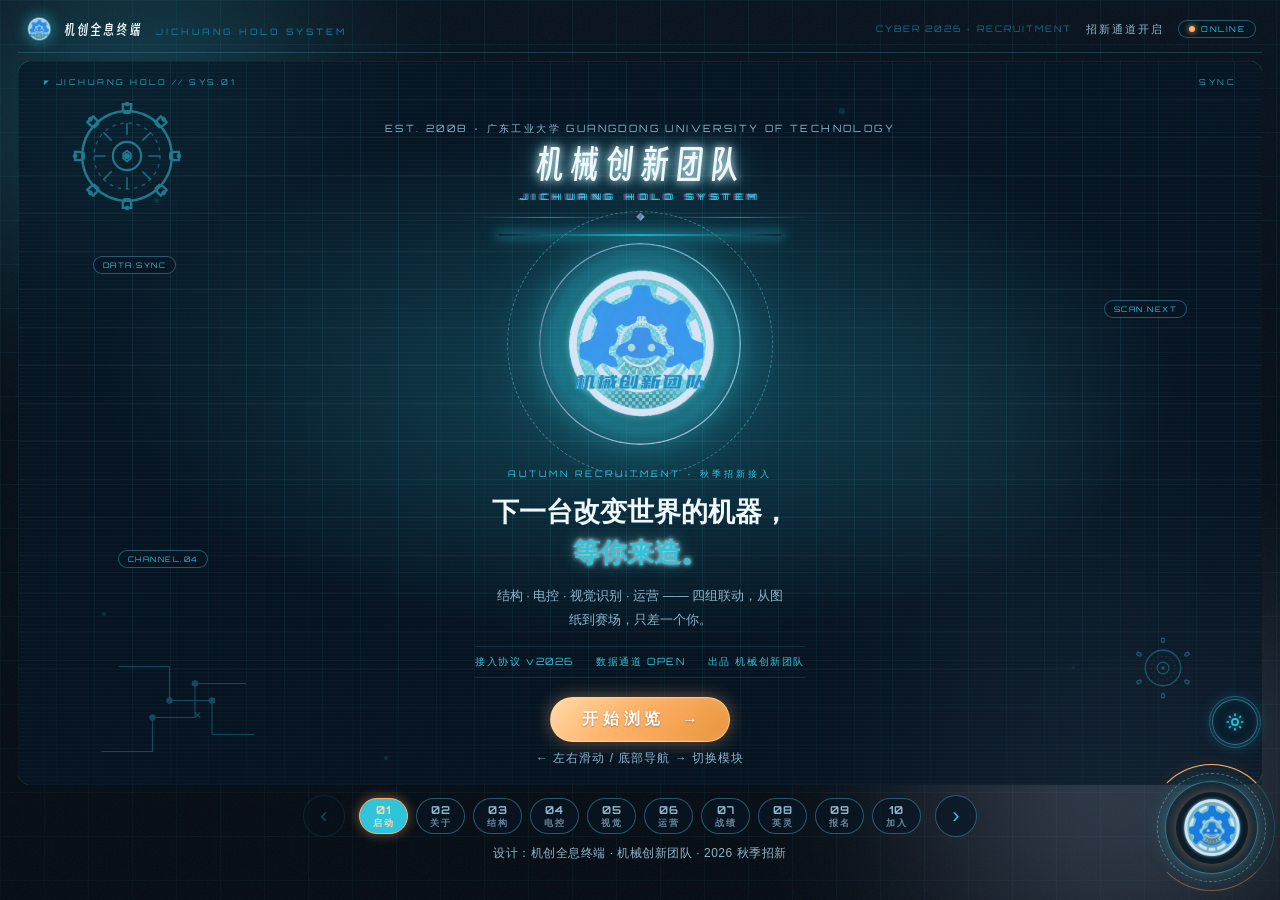
==== commit 60a1900f: "feat: 英灵殿 11 位真英雄档案 + 弹窗答题模式 英灵殿： - 填入 1-11 号文档英雄档案（姓名/组别/照片/荣誉/自述/寄语） - 照片 vision 定位人脸 + 半身裁剪压缩，全息描" ====
--- a/index.html
+++ b/index.html
@@ -13,12 +13,12 @@
   <link rel="stylesheet" href="css/paper.css?v=14">
   <link rel="stylesheet" href="css/screen.css">
   <link rel="stylesheet" href="css/holo.css?v=6">
-  <link rel="stylesheet" href="css/holo-tip.css">
+  <link rel="stylesheet" href="css/holo-tip.css?v=2">
   <link rel="stylesheet" href="css/holo-term.css">
   <link rel="stylesheet" href="css/logo-fusion.css">
   <link rel="stylesheet" href="css/amber-accents.css?v=3">
   <link rel="stylesheet" href="css/group-cv.css">
-  <link rel="stylesheet" href="css/valhalla.css?v=15">
+  <link rel="stylesheet" href="css/valhalla.css?v=25">
   <link rel="stylesheet" href="css/group-identity.css">
   <link rel="stylesheet" href="css/cover-boot.css">
 </head>
@@ -149,7 +149,7 @@
             <span class="cover__chip cover__chip--c" aria-hidden="true">CHANNEL.04</span>
 
             <div class="cover__content">
-              <p class="cover__est">EST. <span class="glitch" data-text="20XX">20XX</span> · 广东工业大学 GUANGDONG UNIVERSITY OF TECHNOLOGY</p>
+              <p class="cover__est">EST. 2008 · 广东工业大学 GUANGDONG UNIVERSITY OF TECHNOLOGY</p>
               <h1 class="cover__masthead">
                 <span class="cover__masthead-cn">机械创新团队</span>
                 <span class="cover__masthead-en">JICHUANG HOLO SYSTEM</span>
@@ -173,8 +173,8 @@
 
               <div class="cover__datastrip" aria-hidden="true">
                 <span>MEMBERS <b>30+</b></span>
-                <span>AWARDS <b>N×</b></span>
-                <span>PROJECTS <b>10+</b></span>
+                <span>AWARDS <b>40+</b></span>
+                <span>PROJECTS <b>15+</b></span>
                 <span>CHANNEL <b>04</b></span>
                 <span>RACE.2026 <b>──</b></span>
               </div>
@@ -240,8 +240,8 @@
 
                     <ul class="facts">
                       <li class="facts__item"><b class="facts__num" data-count="2008">2008</b><span class="facts__label">团队成立</span></li>
-                      <li class="facts__item"><b class="facts__num count-up" data-count="30" data-placeholder="30+">30+</b><span class="facts__label">在队成员</span></li>
-                      <li class="facts__item"><b class="facts__num count-up" data-count="10" data-placeholder="10+">10+</b><span class="facts__label">年度奖项</span></li>
+                      <li class="facts__item"><b class="facts__num count-up" data-count="30">30+</b><span class="facts__label">在队成员</span></li>
+                      <li class="facts__item"><b class="facts__num count-up" data-count="40">40+</b><span class="facts__label">年度奖项</span></li>
                     </ul>
                   </div>
                 </div>
@@ -1196,33 +1196,33 @@
                   <li class="timeline__item">
                     <span class="console-tl__status console-tl__status--open" aria-hidden="true"></span>
                     <b>报名开启</b>
-                    <span class="tl-date">9 月上旬</span>
+                    <span class="tl-date">9 月初</span>
                     <small>填写本模块 09 报名表单</small>
                     <span class="console-tl__gauge" aria-hidden="true"><i style="--w: 100%"></i></span>
                   </li>
                   <li class="timeline__item">
                     <span class="console-tl__status console-tl__status--open" aria-hidden="true"></span>
-                    <b>报名截止</b>
-                    <span class="tl-date tbd" data-placeholder="9 月 X 日">9 月 X 日</span>
-                    <small>截止时间请以群公告为准</small>
+                    <b>一面</b>
+                    <span class="tl-date">9 月中旬</span>
+                    <small>分方向面试 · 时间另行通知</small>
                     <span class="console-tl__gauge" aria-hidden="true"><i style="--w: 72%"></i></span>
                   </li>
                   <li class="timeline__item">
                     <span class="console-tl__status console-tl__status--queued" aria-hidden="true"></span>
-                    <b>面试安排</b>
-                    <span class="tl-date tbd" data-placeholder="9 月中旬">9 月中旬</span>
-                    <small>分方向面试 · 时间另行通知</small>
+                    <b>二面</b>
+                    <span class="tl-date">10 月初</span>
+                    <small>时间另行通知</small>
                     <span class="console-tl__gauge" aria-hidden="true"><i style="--w: 40%"></i></span>
                   </li>
                   <li class="timeline__item">
                     <span class="console-tl__status console-tl__status--pending" aria-hidden="true"></span>
-                    <b>结果公布</b>
-                    <span class="tl-date tbd" data-placeholder="9 月底">9 月底</span>
-                    <small>请关注招新群与公众号公告</small>
+                    <b>机智杯三面</b>
+                    <span class="tl-date">11 月初</span>
+                    <small>以各组别要求为准</small>
                     <span class="console-tl__gauge" aria-hidden="true"><i style="--w: 12%"></i></span>
                   </li>
                 </ol>
-                <p class="timeline__note">⚠ 以上日期均为占位，正式日程以团队官方群公告为准。</p>
+                <p class="timeline__note">⚠ 以上招新节点从上一年招新推测，具体以各组别要求 / 招新群公告为准。</p>
               </div>
 
               <footer class="console__foot" aria-hidden="true">
@@ -1264,281 +1264,243 @@
             <div class="sheet__body sheet__body--valhalla console">
               <div class="valhalla__head">
                 <span class="valhalla__hint">◄ 左右滑动切换档案 ►</span>
-                <span class="valhalla__count">ARCHIVED <b data-count="5">5</b> HEROES <i class="holo-bar__pulse" aria-hidden="true"></i></span>
+                <span class="valhalla__count">ARCHIVED <b data-count="11">11</b> HEROES <i class="holo-bar__pulse" aria-hidden="true"></i></span>
               </div>
 
               <!-- 横滑档案卡：拖拽/箭头切换，scroll-snap 吸附；每张卡自带完整档案 -->
               <div class="valhalla__carousel">
                 <div class="valhalla__track" id="valhallaTrack" tabindex="0" role="group" aria-label="英灵档案横向列表，左右方向键切换">
-                  <article class="vcard" data-hero="0">
+                  <article class="vcard vcard--real" data-hero="0">
                     <span class="vcard__beam" aria-hidden="true"></span>
-                    <span class="vcard__idx" aria-hidden="true">01 / 15</span>
-                    <figure class="vcard__portrait" aria-hidden="true">
-                      <svg viewBox="0 0 60 72" class="vcard__silhouette"><use href="#valhalla-hero"/></svg>
+                    <span class="vcard__idx" aria-hidden="true">01 / 11</span>
+                    <figure class="vcard__portrait vcard__portrait--photo" aria-hidden="true">
+                      <img src="assets/valhalla/chen-juncheng.jpg" alt="" width="320" height="400" loading="eager">
                     </figure>
                     <span class="vcard__id">ARCHIVE A-001</span>
-                    <b class="vcard__name glitch" data-text="英雄名待录">英雄名待录</b>
+                    <b class="vcard__name glitch" data-text="陈俊丞">陈俊丞</b>
                     <div class="vcard__meta">
-                      <span class="vcard__tag">结构组</span>
-                      <span class="vcard__dest">保研 · 待补充</span>
-                    </div>
-                    <ul class="vcard__honors">
-                      <li>中国大学生工程实践与创新能力大赛 · 特等奖</li>
-                    </ul>
-                    <blockquote class="vcard__quote">「寄语占位：给后来者的一句话。」</blockquote>
+                      <span class="vcard__tag vcard__tag--amber">电控组</span>
+                    </div>
+                    <div class="vcard__scroll">
+                      <div class="vcard__bio">
+                        <span class="vcard__bio-label">SELF-INTRO</span>
+                        <p>我叫陈俊丞，来自自动化学院，接触这个专业开始，我便对智能机器人产生了浓厚兴趣。我从基础知识入手，逐步探索嵌入式开发、智能控制和系统设计等方向，从单片机到机器人系统，在不断实践过程提升自己的工程能力。我在团队中与志同道合的同学探索新知识，交流各种bug心得。我喜欢探索新技术，自己制造各种有趣的小玩意。</p>
+                      </div>
+                    </div>
                   </article>
-                  <article class="vcard" data-hero="1">
+                  <article class="vcard vcard--real vcard--photo-sm" data-hero="1">
                     <span class="vcard__beam" aria-hidden="true"></span>
-                    <span class="vcard__idx" aria-hidden="true">02 / 15</span>
-                    <figure class="vcard__portrait" aria-hidden="true">
-                      <svg viewBox="0 0 60 72" class="vcard__silhouette"><use href="#valhalla-hero"/></svg>
+                    <span class="vcard__idx" aria-hidden="true">02 / 11</span>
+                    <figure class="vcard__portrait vcard__portrait--photo" aria-hidden="true">
+                      <img src="assets/valhalla/wang-yiping.jpg" alt="" width="320" height="400" loading="lazy">
                     </figure>
                     <span class="vcard__id">ARCHIVE A-002</span>
-                    <b class="vcard__name glitch" data-text="英雄名待录">英雄名待录</b>
+                    <b class="vcard__name glitch" data-text="王一平">王一平</b>
                     <div class="vcard__meta">
-                      <span class="vcard__tag">电控组</span>
-                      <span class="vcard__dest">就业 · 待补充</span>
-                    </div>
-                    <ul class="vcard__honors">
-                      <li>"西门子杯"中国智能制造挑战赛 · 二等奖</li>
-                      <li>中国机器人及人工智能大赛 · 一等奖</li>
-                    </ul>
-                    <blockquote class="vcard__quote">「寄语占位：给后来者的一句话。」</blockquote>
+                      <span class="vcard__tag vcard__tag--amber">电控组</span>
+                    </div>
+                    <div class="vcard__scroll">
+                      <ul class="vcard__honors vcard__honors--real">
+                        <li>蓝桥杯国赛三等奖</li>
+                        <li>中国机器人与人工智能大赛国赛三等奖</li>
+                        <li>全国大学生电子设计大赛 广东省赛区三等奖</li>
+                      </ul>
+                      <div class="vcard__bio">
+                        <span class="vcard__bio-label">SELF-INTRO</span>
+                        <p>我是集成电路设计与集成系统一班的王一平，一名科技爱好者，平日里还有游戏开发，diy，烘焙等爱好，欢迎加入机创大家庭和我一起交流探讨！</p>
+                      </div>
+                      <blockquote class="vcard__quote">「不要畏惧崭新的生活，勇敢地投身于热爱，你会收获一段“高中幻想”般充实的大学时光！」</blockquote>
+                    </div>
                   </article>
-                  <article class="vcard" data-hero="2">
+                  <article class="vcard vcard--real" data-hero="2">
                     <span class="vcard__beam" aria-hidden="true"></span>
-                    <span class="vcard__idx" aria-hidden="true">03 / 15</span>
-                    <figure class="vcard__portrait" aria-hidden="true">
-                      <svg viewBox="0 0 60 72" class="vcard__silhouette"><use href="#valhalla-hero"/></svg>
+                    <span class="vcard__idx" aria-hidden="true">03 / 11</span>
+                    <figure class="vcard__portrait vcard__portrait--photo" aria-hidden="true">
+                      <img src="assets/valhalla/deng-qiqi.jpg" alt="" width="320" height="400" loading="lazy">
                     </figure>
                     <span class="vcard__id">ARCHIVE A-003</span>
-                    <b class="vcard__name glitch" data-text="英雄名待录">英雄名待录</b>
+                    <b class="vcard__name glitch" data-text="邓绮琪">邓绮琪</b>
                     <div class="vcard__meta">
-                      <span class="vcard__tag">视觉组</span>
-                      <span class="vcard__dest">深造 · 待补充</span>
-                    </div>
-                    <ul class="vcard__honors">
-                      <li>大学生数学建模竞赛 · 一等奖</li>
-                      <li>广东省工科大学生实验综合技能竞赛 · 一等奖</li>
-                      <li>"高教杯"先进成图技术与产品信息建模大赛 · 一等奖</li>
-                    </ul>
-                    <blockquote class="vcard__quote">「寄语占位：给后来者的一句话。」</blockquote>
+                      <span class="vcard__tag vcard__tag--amber">电控组</span>
+                    </div>
+                    <div class="vcard__scroll">
+                      <ul class="vcard__honors vcard__honors--real">
+                        <li>中国机器人及人工智能大赛竞技赛具身智能赛道 广东省二等奖 国家三等奖</li>
+                        <li>全国大学生电子设计大赛 广东省赛区三等奖</li>
+                      </ul>
+                      <div class="vcard__bio">
+                        <span class="vcard__bio-label">SELF-INTRO</span>
+                        <p>小师弟小师妹好呀 我是你们的师姐 有什么不懂的可以尽情来问我 不要因为害羞而不敢问噢 师姐是电控方向滴 大首先要把基础打扎实 要学会如何去找信息解决问题 在此基础上再向深进行钻研</p>
+                      </div>
+                    </div>
                   </article>
-                  <article class="vcard" data-hero="3">
+                  <article class="vcard vcard--real vcard--photo-sm" data-hero="3">
                     <span class="vcard__beam" aria-hidden="true"></span>
-                    <span class="vcard__idx" aria-hidden="true">04 / 15</span>
-                    <figure class="vcard__portrait" aria-hidden="true">
-                      <svg viewBox="0 0 60 72" class="vcard__silhouette"><use href="#valhalla-hero"/></svg>
+                    <span class="vcard__idx" aria-hidden="true">04 / 11</span>
+                    <figure class="vcard__portrait vcard__portrait--photo" aria-hidden="true">
+                      <img src="assets/valhalla/liao-xianzhe.jpg" alt="" width="320" height="400" loading="lazy">
                     </figure>
                     <span class="vcard__id">ARCHIVE A-004</span>
-                    <b class="vcard__name glitch" data-text="英雄名待录">英雄名待录</b>
+                    <b class="vcard__name glitch" data-text="廖贤哲">廖贤哲</b>
                     <div class="vcard__meta">
-                      <span class="vcard__tag">运营组</span>
-                      <span class="vcard__dest">保研 · 待补充</span>
-                    </div>
-                    <ul class="vcard__honors">
-                      <li>"高教杯"先进成图技术与产品信息建模大赛 · 一等奖</li>
-                    </ul>
-                    <blockquote class="vcard__quote">「寄语占位：给后来者的一句话。」</blockquote>
+                      <span class="vcard__tag vcard__tag--amber">结构组</span>
+                    </div>
+                    <div class="vcard__scroll">
+                      <ul class="vcard__honors vcard__honors--real">
+                        <li>2023-2024学年本专科生国家奖学金</li>
+                        <li>全国大学生先进成图技术与产品创新大赛团体一等奖、个人二等奖</li>
+                        <li>广东省大学生机械创新设计大赛二等奖</li>
+                        <li>授权实用新型专利两项</li>
+                      </ul>
+                      <div class="vcard__bio">
+                        <span class="vcard__bio-label">SELF-INTRO</span>
+                        <p>廖贤哲，机械设计制造及其自动化专业，本科期间主要在做一些有意思的项目。项目之外，平时喜欢打篮球和唱歌，有空就在球场跑跑或者唱唱歌，算是学习之余的放松</p>
+                      </div>
+                      <blockquote class="vcard__quote">「别怕一开始什么都不懂，我也是从画第一个零件、写第一行代码过来的。团队最大的意义不是拿奖，是你在这里能遇到一群跟你一样想把东西做出来的人。多动手、多交流、别怕犯错，你花时间打磨的每一个项目，都是使你不断变强的经历。欢迎加入我们，一起把想法变成实物。」</blockquote>
+                    </div>
                   </article>
-                  <article class="vcard" data-hero="4">
+                  <article class="vcard vcard--real" data-hero="4">
                     <span class="vcard__beam" aria-hidden="true"></span>
-                    <span class="vcard__idx" aria-hidden="true">05 / 15</span>
-                    <figure class="vcard__portrait" aria-hidden="true">
-                      <svg viewBox="0 0 60 72" class="vcard__silhouette"><use href="#valhalla-hero"/></svg>
+                    <span class="vcard__idx" aria-hidden="true">05 / 11</span>
+                    <figure class="vcard__portrait vcard__portrait--photo" aria-hidden="true">
+                      <img src="assets/valhalla/huang-yuanhang.jpg" alt="" width="320" height="400" loading="lazy">
                     </figure>
                     <span class="vcard__id">ARCHIVE A-005</span>
-                    <b class="vcard__name glitch" data-text="英雄名待录">英雄名待录</b>
+                    <b class="vcard__name glitch" data-text="黄塬航">黄塬航</b>
                     <div class="vcard__meta">
-                      <span class="vcard__tag">结构组</span>
-                      <span class="vcard__dest">就业 · 待补充</span>
-                    </div>
-                    <ul class="vcard__honors">
-                      <li>全国大学生机械创新设计大赛 · 二等奖</li>
-                      <li>大学生光电设计竞赛 · 一等奖</li>
-                    </ul>
-                    <blockquote class="vcard__quote">「寄语占位：给后来者的一句话。」</blockquote>
+                      <span class="vcard__tag vcard__tag--amber">结构组</span>
+                    </div>
+                    <div class="vcard__scroll">
+                      <div class="vcard__bio">
+                        <span class="vcard__bio-label">SELF-INTRO</span>
+                        <p>你好，我是自由，不知道介绍自己什么好的自由。2025“高教杯”先进成图技术与产品信息建模大赛国家级个人三等奖，这是我第一个带我公费旅游的奖项；2026机械创新大赛省三等奖，这是我最大的遗憾，但也是我更进一步中最高的台阶；2026年广东省大学生工程实践与创新能力大赛省一等奖，省冠！深切感受到与队友合作分工之重要。</p>
+                      </div>
+                      <blockquote class="vcard__quote">「探索的路途或是顺利或是坎坷，都是独属于你的成长之路，不做骄兵、不言放弃，找到自己节奏，勇往直前便是，相信你，也请你相信自己终将达成自己的心愿，寻得一份念头通达。」</blockquote>
+                    </div>
                   </article>
-                  <article class="vcard" data-hero="5">
+                  <article class="vcard vcard--real" data-hero="5">
                     <span class="vcard__beam" aria-hidden="true"></span>
-                    <span class="vcard__idx" aria-hidden="true">06 / 15</span>
-                    <figure class="vcard__portrait" aria-hidden="true">
-                      <svg viewBox="0 0 60 72" class="vcard__silhouette"><use href="#valhalla-hero"/></svg>
+                    <span class="vcard__idx" aria-hidden="true">06 / 11</span>
+                    <figure class="vcard__portrait vcard__portrait--photo" aria-hidden="true">
+                      <img src="assets/valhalla/li-yuhang.jpg" alt="" width="320" height="400" loading="lazy">
                     </figure>
                     <span class="vcard__id">ARCHIVE A-006</span>
-                    <b class="vcard__name glitch" data-text="英雄名待录">英雄名待录</b>
+                    <b class="vcard__name glitch" data-text="黎宇航">黎宇航</b>
                     <div class="vcard__meta">
-                      <span class="vcard__tag">电控组</span>
-                      <span class="vcard__dest">深造 · 待补充</span>
-                    </div>
-                    <ul class="vcard__honors">
-                      <li>中国大学生工程实践与创新能力大赛 · 特等奖</li>
-                      <li>广东省大学生机械创新设计大赛 · 一等奖</li>
-                      <li>"西门子杯"中国智能制造挑战赛 · 二等奖</li>
-                    </ul>
-                    <blockquote class="vcard__quote">「寄语占位：给后来者的一句话。」</blockquote>
+                      <span class="vcard__tag vcard__tag--amber">结构组</span>
+                    </div>
+                    <div class="vcard__scroll">
+                      <div class="vcard__bio">
+                        <span class="vcard__bio-label">SELF-INTRO</span>
+                        <p>大家好，我是黎宇航，25级结构组，打的比赛不多，只拿过工创微型船省一，还有19届成图国一，请学弟学妹多多关照，你们不懂的也可以问我，非常欢迎大家来报考机械创新团队，期待期待</p>
+                      </div>
+                    </div>
                   </article>
-                  <article class="vcard" data-hero="6">
+                  <article class="vcard vcard--real" data-hero="6">
                     <span class="vcard__beam" aria-hidden="true"></span>
-                    <span class="vcard__idx" aria-hidden="true">07 / 15</span>
-                    <figure class="vcard__portrait" aria-hidden="true">
-                      <svg viewBox="0 0 60 72" class="vcard__silhouette"><use href="#valhalla-hero"/></svg>
+                    <span class="vcard__idx" aria-hidden="true">07 / 11</span>
+                    <figure class="vcard__portrait vcard__portrait--photo" aria-hidden="true">
+                      <img src="assets/valhalla/chen-jun.jpg" alt="" width="320" height="400" loading="lazy">
                     </figure>
                     <span class="vcard__id">ARCHIVE A-007</span>
-                    <b class="vcard__name glitch" data-text="英雄名待录">英雄名待录</b>
+                    <b class="vcard__name glitch" data-text="陈俊">陈俊</b>
                     <div class="vcard__meta">
-                      <span class="vcard__tag">视觉组</span>
-                      <span class="vcard__dest">保研 · 待补充</span>
-                    </div>
-                    <ul class="vcard__honors">
-                      <li>"西门子杯"中国智能制造挑战赛 · 二等奖</li>
-                    </ul>
-                    <blockquote class="vcard__quote">「寄语占位：给后来者的一句话。」</blockquote>
+                      <span class="vcard__tag vcard__tag--amber">结构组</span>
+                    </div>
+                    <div class="vcard__scroll">
+                      <div class="vcard__bio">
+                        <span class="vcard__bio-label">SELF-INTRO</span>
+                        <p>师弟师妹好！我是陈俊，现任结构组组长，也干点电控要做的事情。其实我挺社牛的，也很乐意帮助你们，毕竟我也是被师兄们带起来的。加入我们团队，也可以享受到师兄们无微不至的帮助喔！</p>
+                      </div>
+                    </div>
                   </article>
-                  <article class="vcard" data-hero="7">
+                  <article class="vcard vcard--real" data-hero="7">
                     <span class="vcard__beam" aria-hidden="true"></span>
-                    <span class="vcard__idx" aria-hidden="true">08 / 15</span>
-                    <figure class="vcard__portrait" aria-hidden="true">
-                      <svg viewBox="0 0 60 72" class="vcard__silhouette"><use href="#valhalla-hero"/></svg>
+                    <span class="vcard__idx" aria-hidden="true">08 / 11</span>
+                    <figure class="vcard__portrait vcard__portrait--photo" aria-hidden="true">
+                      <img src="assets/valhalla/ye-siyi.jpg" alt="" width="320" height="400" loading="lazy">
                     </figure>
                     <span class="vcard__id">ARCHIVE A-008</span>
-                    <b class="vcard__name glitch" data-text="英雄名待录">英雄名待录</b>
+                    <b class="vcard__name glitch" data-text="叶思怿">叶思怿</b>
                     <div class="vcard__meta">
-                      <span class="vcard__tag">运营组</span>
-                      <span class="vcard__dest">就业 · 待补充</span>
-                    </div>
-                    <ul class="vcard__honors">
-                      <li>大学生数学建模竞赛 · 一等奖</li>
-                      <li>广东省工科大学生实验综合技能竞赛 · 一等奖</li>
-                    </ul>
-                    <blockquote class="vcard__quote">「寄语占位：给后来者的一句话。」</blockquote>
+                      <span class="vcard__tag vcard__tag--amber">视觉组</span>
+                    </div>
+                    <div class="vcard__scroll">
+                      <div class="vcard__bio">
+                        <span class="vcard__bio-label">SELF-INTRO</span>
+                        <p>我是视觉组的中登，在比赛中主要负责颜色阈值的调试和模型的训练，让摄像头能准确识别目标物品并回传信息给电控组。日常工作就是跟各种参数打交道，反复测试、优化，直到识别效果稳定可靠。虽然过程有时枯燥，但看到能准确识别的那一刻，还是挺有成就感的。如果你对视觉方向感兴趣，欢迎来交流，我们会带你从基础一步步上手。</p>
+                      </div>
+                      <blockquote class="vcard__quote">「别怕没基础，只怕没热情。加入我们，一起用视觉为创意加冕，让大学不留白。」</blockquote>
+                    </div>
                   </article>
-                  <article class="vcard" data-hero="8">
+                  <article class="vcard vcard--real" data-hero="8">
                     <span class="vcard__beam" aria-hidden="true"></span>
-                    <span class="vcard__idx" aria-hidden="true">09 / 15</span>
-                    <figure class="vcard__portrait" aria-hidden="true">
-                      <svg viewBox="0 0 60 72" class="vcard__silhouette"><use href="#valhalla-hero"/></svg>
+                    <span class="vcard__idx" aria-hidden="true">09 / 11</span>
+                    <figure class="vcard__portrait vcard__portrait--photo" aria-hidden="true">
+                      <img src="assets/valhalla/zhong-weicong.jpg" alt="" width="320" height="400" loading="lazy">
                     </figure>
                     <span class="vcard__id">ARCHIVE A-009</span>
-                    <b class="vcard__name glitch" data-text="英雄名待录">英雄名待录</b>
+                    <b class="vcard__name glitch" data-text="钟玮聪">钟玮聪</b>
                     <div class="vcard__meta">
-                      <span class="vcard__tag">结构组</span>
-                      <span class="vcard__dest">深造 · 待补充</span>
-                    </div>
-                    <ul class="vcard__honors">
-                      <li>"高教杯"先进成图技术与产品信息建模大赛 · 一等奖</li>
-                      <li>iCAN 大学生创新创业大赛 · 一等奖</li>
-                      <li>全国大学生机械创新设计大赛 · 二等奖</li>
-                    </ul>
-                    <blockquote class="vcard__quote">「寄语占位：给后来者的一句话。」</blockquote>
+                      <span class="vcard__tag vcard__tag--amber">电控组</span>
+                    </div>
+                    <div class="vcard__scroll">
+                      <div class="vcard__bio">
+                        <span class="vcard__bio-label">SELF-INTRO</span>
+                        <p>学弟学妹们好，我是25级电控硬件钟玮聪，来自物院电科，主要做开关电源和电路设计和调试。大一获得过蓝桥杯国家三等奖，西门子杯省二等奖，城际实验竞赛省二等奖，焊接杯一等奖。学弟学妹如果对硬件电子电路方面有兴趣可以联系我，有转专业需求的也可以和我聊，希望你们度过一段充实，有意义的大学生活</p>
+                      </div>
+                    </div>
                   </article>
-                  <article class="vcard" data-hero="9">
+                  <article class="vcard vcard--real vcard--photo-sm" data-hero="9">
                     <span class="vcard__beam" aria-hidden="true"></span>
-                    <span class="vcard__idx" aria-hidden="true">10 / 15</span>
-                    <figure class="vcard__portrait" aria-hidden="true">
-                      <svg viewBox="0 0 60 72" class="vcard__silhouette"><use href="#valhalla-hero"/></svg>
+                    <span class="vcard__idx" aria-hidden="true">10 / 11</span>
+                    <figure class="vcard__portrait vcard__portrait--photo" aria-hidden="true">
+                      <img src="assets/valhalla/xu-yi.jpg" alt="" width="320" height="400" loading="lazy">
                     </figure>
                     <span class="vcard__id">ARCHIVE A-010</span>
-                    <b class="vcard__name glitch" data-text="英雄名待录">英雄名待录</b>
+                    <b class="vcard__name glitch" data-text="徐艺">徐艺</b>
                     <div class="vcard__meta">
-                      <span class="vcard__tag">电控组</span>
-                      <span class="vcard__dest">保研 · 待补充</span>
-                    </div>
-                    <ul class="vcard__honors">
-                      <li>全国大学生机械创新设计大赛 · 二等奖</li>
-                    </ul>
-                    <blockquote class="vcard__quote">「寄语占位：给后来者的一句话。」</blockquote>
+                      <span class="vcard__tag vcard__tag--amber">电控组</span>
+                    </div>
+                    <div class="vcard__scroll">
+                      <ul class="vcard__honors vcard__honors--real">
+                        <li>第十一届全国大学生光电设计竞赛“滨松杯”实物决赛 全国三等奖</li>
+                        <li>2023年中国大学生工程实践与创新能力大赛 全国一等奖</li>
+                        <li>第七届全国大学生嵌入式芯片与系统设计竞赛 全国二等奖</li>
+                        <li>第八届全国大学生嵌入式芯片与系统设计竞赛 全国二等奖</li>
+                        <li>《Journal of Materials Chemistry C》(JCR:Q1)一篇</li>
+                        <li>《Ceramics International》(JCR:Q1)一篇</li>
+                        <li>《OPTICAL MATERIALS》(JCR:Q2)一篇</li>
+                        <li>中科院一区在投一篇</li>
+                      </ul>
+                      <div class="vcard__bio">
+                        <span class="vcard__bio-label">SELF-INTRO</span>
+                        <p>我在工坊主要承担各项目的硬件开发工作，具备扎实的动手实践能力、较强的主观自驱力与团队协作意识。我的技术涉猎较广，覆盖光学、机械、电子、嵌入式以及仪器仪表等方向。我本科阶段取得的一些成果，离不开多领域交叉的技术积累。无论是在课题组依靠工程实践能力助力科研攻关，还是在团队里运用科研思维指导工程落地，横向的工程实践能力与纵向的科研思辨思维二者相辅相成。也希望学弟学妹们，能够充分利用广工工大创谷优质的工程实践平台，在打磨工程本领的同时，主动拓展自身科研素养，做到工程与科研双向成长。</p>
+                      </div>
+                    </div>
                   </article>
-                  <article class="vcard" data-hero="10">
+                  <article class="vcard vcard--real" data-hero="10">
                     <span class="vcard__beam" aria-hidden="true"></span>
-                    <span class="vcard__idx" aria-hidden="true">11 / 15</span>
-                    <figure class="vcard__portrait" aria-hidden="true">
-                      <svg viewBox="0 0 60 72" class="vcard__silhouette"><use href="#valhalla-hero"/></svg>
+                    <span class="vcard__idx" aria-hidden="true">11 / 11</span>
+                    <figure class="vcard__portrait vcard__portrait--photo" aria-hidden="true">
+                      <img src="assets/valhalla/zhang-jinhong.jpg" alt="" width="320" height="400" loading="lazy">
                     </figure>
                     <span class="vcard__id">ARCHIVE A-011</span>
-                    <b class="vcard__name glitch" data-text="英雄名待录">英雄名待录</b>
+                    <b class="vcard__name glitch" data-text="张锦鸿">张锦鸿</b>
                     <div class="vcard__meta">
-                      <span class="vcard__tag">视觉组</span>
-                      <span class="vcard__dest">就业 · 待补充</span>
-                    </div>
-                    <ul class="vcard__honors">
-                      <li>中国大学生工程实践与创新能力大赛 · 特等奖</li>
-                      <li>广东省大学生机械创新设计大赛 · 一等奖</li>
-                    </ul>
-                    <blockquote class="vcard__quote">「寄语占位：给后来者的一句话。」</blockquote>
-                  </article>
-                  <article class="vcard" data-hero="11">
-                    <span class="vcard__beam" aria-hidden="true"></span>
-                    <span class="vcard__idx" aria-hidden="true">12 / 15</span>
-                    <figure class="vcard__portrait" aria-hidden="true">
-                      <svg viewBox="0 0 60 72" class="vcard__silhouette"><use href="#valhalla-hero"/></svg>
-                    </figure>
-                    <span class="vcard__id">ARCHIVE A-012</span>
-                    <b class="vcard__name glitch" data-text="英雄名待录">英雄名待录</b>
-                    <div class="vcard__meta">
-                      <span class="vcard__tag">运营组</span>
-                      <span class="vcard__dest">深造 · 待补充</span>
-                    </div>
-                    <ul class="vcard__honors">
-                      <li>"西门子杯"中国智能制造挑战赛 · 二等奖</li>
-                      <li>中国机器人及人工智能大赛 · 一等奖</li>
-                      <li>大学生数学建模竞赛 · 一等奖</li>
-                    </ul>
-                    <blockquote class="vcard__quote">「寄语占位：给后来者的一句话。」</blockquote>
-                  </article>
-                  <article class="vcard" data-hero="12">
-                    <span class="vcard__beam" aria-hidden="true"></span>
-                    <span class="vcard__idx" aria-hidden="true">13 / 15</span>
-                    <figure class="vcard__portrait" aria-hidden="true">
-                      <svg viewBox="0 0 60 72" class="vcard__silhouette"><use href="#valhalla-hero"/></svg>
-                    </figure>
-                    <span class="vcard__id">ARCHIVE A-013</span>
-                    <b class="vcard__name glitch" data-text="英雄名待录">英雄名待录</b>
-                    <div class="vcard__meta">
-                      <span class="vcard__tag">结构组</span>
-                      <span class="vcard__dest">保研 · 待补充</span>
-                    </div>
-                    <ul class="vcard__honors">
-                      <li>大学生数学建模竞赛 · 一等奖</li>
-                    </ul>
-                    <blockquote class="vcard__quote">「寄语占位：给后来者的一句话。」</blockquote>
-                  </article>
-                  <article class="vcard" data-hero="13">
-                    <span class="vcard__beam" aria-hidden="true"></span>
-                    <span class="vcard__idx" aria-hidden="true">14 / 15</span>
-                    <figure class="vcard__portrait" aria-hidden="true">
-                      <svg viewBox="0 0 60 72" class="vcard__silhouette"><use href="#valhalla-hero"/></svg>
-                    </figure>
-                    <span class="vcard__id">ARCHIVE A-014</span>
-                    <b class="vcard__name glitch" data-text="英雄名待录">英雄名待录</b>
-                    <div class="vcard__meta">
-                      <span class="vcard__tag">电控组</span>
-                      <span class="vcard__dest">就业 · 待补充</span>
-                    </div>
-                    <ul class="vcard__honors">
-                      <li>"高教杯"先进成图技术与产品信息建模大赛 · 一等奖</li>
-                      <li>iCAN 大学生创新创业大赛 · 一等奖</li>
-                    </ul>
-                    <blockquote class="vcard__quote">「寄语占位：给后来者的一句话。」</blockquote>
-                  </article>
-                  <article class="vcard" data-hero="14">
-                    <span class="vcard__beam" aria-hidden="true"></span>
-                    <span class="vcard__idx" aria-hidden="true">15 / 15</span>
-                    <figure class="vcard__portrait" aria-hidden="true">
-                      <svg viewBox="0 0 60 72" class="vcard__silhouette"><use href="#valhalla-hero"/></svg>
-                    </figure>
-                    <span class="vcard__id">ARCHIVE A-015</span>
-                    <b class="vcard__name glitch" data-text="英雄名待录">英雄名待录</b>
-                    <div class="vcard__meta">
-                      <span class="vcard__tag">视觉组</span>
-                      <span class="vcard__dest">深造 · 待补充</span>
-                    </div>
-                    <ul class="vcard__honors">
-                      <li>全国大学生机械创新设计大赛 · 二等奖</li>
-                      <li>大学生光电设计竞赛 · 一等奖</li>
-                      <li>中国大学生工程实践与创新能力大赛 · 特等奖</li>
-                    </ul>
-                    <blockquote class="vcard__quote">「寄语占位：给后来者的一句话。」</blockquote>
+                      <span class="vcard__tag vcard__tag--amber">电控组</span>
+                    </div>
+                    <div class="vcard__scroll">
+                      <ul class="vcard__honors vcard__honors--real">
+                        <li>2026中国大学生工程实践与创新能力大赛省级二等奖</li>
+                        <li>2026全国大学生电子设计竞赛省级二等奖</li>
+                      </ul>
+                      <div class="vcard__bio">
+                        <span class="vcard__bio-label">SELF-INTRO</span>
+                        <p>师弟师妹你们好，我是25机电二班张锦鸿，梅州客家人，现是机械创新团队电控组的成员，本人性格乐观开朗，易于相处，属于自来熟，如果有什么问题，我也乐意帮忙解答，平时也可以喊我一起玩～</p>
+                      </div>
+                      <blockquote class="vcard__quote">「心动不如行动，努力就趁现在」</blockquote>
+                    </div>
                   </article>
                 </div>
                 <button class="valhalla__arrow valhalla__arrow--prev" type="button" aria-label="上一张档案">‹</button>
@@ -1574,7 +1536,7 @@
                 <ol class="steps">
                   <li class="steps__item"><span class="steps__n">1</span><p>填写右侧报名表（带 * 为必填，作品图片选填）。</p></li>
                   <li class="steps__item"><span class="steps__n">2</span><p>点击「提交报名」——信息直接进入团队数据库，无需发邮件。</p></li>
-                  <li class="steps__item"><span class="steps__n">3</span><p>提交成功后，面试与结果通知通过<b>招新群 / 公众号</b>发布。</p></li>
+                  <li class="steps__item"><span class="steps__n">3</span><p>提交成功后，面试与结果通知通过<b>招新群</b>发布。</p></li>
                   <li class="steps__item"><span class="steps__n">4</span><p>截止时间请以群公告为准。</p></li>
                 </ol>
                 <div class="download">
@@ -1675,7 +1637,7 @@
                   </div>
 
                   <div class="form-submit">
-                    <p class="form-submit__hint">提交后信息直接进入<b>团队数据库</b>（本机也会暂存草稿防丢失）。面试通知通过招新群 / 公众号发布。</p>
+                    <p class="form-submit__hint">提交后信息直接进入<b>团队数据库</b>（本机也会暂存草稿防丢失）。面试通知通过招新群发布。</p>
                     <button class="btn-submit" type="submit">提交报名</button>
                     <p class="form-submit__status" id="formStatus" role="status" aria-live="polite"></p>
                   </div>
@@ -1716,7 +1678,6 @@
                 <ul class="cta__list">
                   <li><span class="cta__tag">报名邮箱</span><a class="link" href="mailto:3607199098@qq.com">3607199098@qq.com</a></li>
                   <li><span class="cta__tag">招新群</span><span class="connect-anim" data-placeholder="群号占位，进群关注群公告">QQ 群号即将公布</span></li>
-                  <li><span class="cta__tag">公众号</span><span class="connect-anim" data-placeholder="公众号名占位">公众号即将公布</span></li>
                 </ul>
                 <div class="qr qr--holo" aria-hidden="true">
                   <svg viewBox="0 0 21 21" class="qr__svg">
@@ -1760,12 +1721,12 @@
       <button class="holo__rail-btn" id="nextBtn" type="button" aria-label="下一版面">›</button>
     </nav>
 
-    <p class="book-foot">设计：机创全息终端 · 队标青 <code>#107090</code> · 占位文案在 <code>index.html</code> 中替换</p>
+    <p class="book-foot">设计：机创全息终端 · 机械创新团队 · 2026 秋季招新</p>
   </main>
 
   <script src="js/book.js?v=12"></script>
   <script src="js/form.js?v=8"></script>
-  <script src="js/fx.js?v=20"></script>
+  <script src="js/fx.js?v=25"></script>
 
   <!-- 手机端底部浮动报名按钮（长页常驻，一键滑到报名模块） -->
   <a class="mobile-cta" id="mobileApply" href="#apply-module" aria-label="立即报名">⚡ 立即报名</a>
@@ -1779,7 +1740,7 @@
     </svg>
   </button>
 
-  <script src="js/holo-tip.js?v=3"></script>
+  <script src="js/holo-tip.js?v=4"></script>
 
   <!-- ============ JARVIS 队标核心终端（右下角队标，点击散开终端面板） ============ -->
   <!-- 队标核心 -->
--- a/css/holo-tip.css
+++ b/css/holo-tip.css
@@ -306,6 +306,50 @@
   display: inline-block; margin-bottom: 8px;
 }
 
+/* —— 答题（quiz）模式 —— */
+.holo-tip__quiz { margin-top: 10px; }
+.holo-tip__quiz-q {
+  font-size: 12.5px; font-weight: 600; line-height: 1.7;
+  color: var(--title, #eef8fd); margin-bottom: 10px;
+}
+.holo-tip__quiz-opts { display: flex; flex-direction: column; gap: 7px; }
+.holo-tip__quiz-opt {
+  display: flex; align-items: center; gap: 9px; width: 100%;
+  padding: 7px 11px; text-align: left;
+  font-family: inherit; font-size: 12px; line-height: 1.6;
+  color: var(--text, #cfe4f0);
+  background: rgba(47, 196, 220, 0.05);
+  border: 1px solid rgba(94, 200, 226, 0.35); border-radius: 6px;
+  cursor: pointer; transition: all 0.18s ease;
+}
+.holo-tip__quiz-opt:hover {
+  background: rgba(47, 196, 220, 0.12);
+  border-color: var(--cyan, #2fc4dc); color: var(--title, #eef8fd);
+}
+.holo-tip__quiz-opt-key {
+  flex-shrink: 0; width: 18px; height: 18px; border-radius: 4px;
+  display: inline-flex; align-items: center; justify-content: center;
+  font-family: var(--font-en, "Orbitron", sans-serif);
+  font-size: 11px; font-weight: 700; color: var(--cyan, #2fc4dc);
+  border: 1px solid rgba(47, 196, 220, 0.5);
+}
+.holo-tip__quiz-opt.is-correct {
+  border-color: #39d98a; background: rgba(57, 217, 138, 0.12); color: #eafbf2;
+}
+.holo-tip__quiz-opt.is-correct .holo-tip__quiz-opt-key { border-color: #39d98a; color: #39d98a; }
+.holo-tip__quiz-opt.is-wrong {
+  border-color: #ff6b6b; background: rgba(255, 107, 107, 0.1); color: #ffe8e8; opacity: 0.85;
+}
+.holo-tip__quiz-opt.is-wrong .holo-tip__quiz-opt-key { border-color: #ff6b6b; color: #ff6b6b; }
+.holo-tip__quiz.is-done .holo-tip__quiz-opt { cursor: default; }
+.holo-tip__quiz-explain {
+  margin-top: 10px; padding: 8px 10px;
+  font-size: 12px; line-height: 1.7; color: var(--cyan-soft, #7fd8e8);
+  border-left: 2px solid var(--cyan, #2fc4dc);
+  background: rgba(47, 196, 220, 0.06);
+}
+.holo-tip__quiz-explain b { color: var(--title, #eef8fd); font-weight: 700; }
+
 /* —— 底部按钮区 —— */
 .holo-tip__foot {
   position: relative; z-index: 2;
--- a/css/valhalla.css
+++ b/css/valhalla.css
@@ -139,7 +139,7 @@
   display: flex;
   flex-direction: column;
   align-items: center;
-  padding: 26px 20px 16px;
+  padding: 22px 20px 14px;
   scroll-snap-align: center;
   border: 1px solid var(--holo-line);
   border-radius: 14px;
@@ -239,6 +239,42 @@
 .vcard.is-active .vcard__portrait { transform: translateY(-2px); }
 .vcard__silhouette { width: 100%; height: 100%; display: block; }
 
+/* 真实照片：裁进剪影位，全息描边 + 扫描线 + 青色辉光 */
+.vcard__portrait--photo {
+  position: relative;
+  width: 180px;
+  height: 225px;
+  flex-shrink: 0;
+  border-radius: 10px;
+  overflow: hidden;
+  border: 1px solid rgba(94, 200, 226, 0.5);
+  background: #081624;
+  filter: none;
+  box-shadow:
+    inset 0 0 16px rgba(47, 196, 220, 0.18),
+    0 0 12px rgba(47, 196, 220, 0.35),
+    0 0 26px rgba(47, 196, 220, 0.16);
+}
+.vcard__portrait--photo img {
+  display: block;
+  width: 100%;
+  height: 100%;
+  object-fit: cover;
+  object-position: center 18%;
+}
+.vcard__portrait--photo::after {
+  content: "";
+  position: absolute;
+  inset: 0;
+  pointer-events: none;
+  background:
+    repeating-linear-gradient(0deg, rgba(0, 0, 0, 0.2) 0 1px, transparent 1px 3px),
+    linear-gradient(160deg, rgba(47, 196, 220, 0.16), transparent 55%);
+  mix-blend-mode: screen;
+}
+/* 真卡照片分档：默认 48%（base），奖项/寄语多的用 40% 让出文字空间 */
+.vcard--photo-sm .vcard__portrait--photo { width: 152px; height: 190px; }
+
 /* 铭牌 */
 .vcard__id {
   font-family: var(--font-en);
@@ -263,6 +299,16 @@
 .vcard.is-active .vcard__portrait {
   filter: drop-shadow(calc(var(--vx, 0) * 8px) calc(var(--vy, 0) * 8px) 18px rgba(47, 196, 220, 0.85));
 }
+/* 照片版：active 时去掉剪影 drop-shadow，改用受控辉光（视角变量偏移） */
+.vcard.is-active .vcard__portrait--photo {
+  filter: none;
+  border-color: rgba(190, 235, 250, 0.6);
+  box-shadow:
+    inset calc(var(--vx, 0) * 10px) calc(var(--vy, 0) * 10px) 22px rgba(47, 196, 220, 0.28),
+    0 0 10px rgba(47, 196, 220, 0.55),
+    0 0 30px rgba(47, 196, 220, 0.3),
+    0 0 56px rgba(47, 196, 220, 0.14);
+}
 .vcard__meta {
   display: flex;
   align-items: center;
@@ -271,12 +317,18 @@
 }
 .vcard__tag {
   font-family: var(--font-en);
-  font-size: 8.5px;
+  font-size: 11px;
   letter-spacing: 1.5px;
   color: var(--cyan);
   border: 1px solid var(--holo-line);
   border-radius: 999px;
-  padding: 2px 9px;
+  padding: 3px 11px;
+}
+/* 组别标签琥珀强调（真卡） */
+.vcard__tag--amber {
+  color: var(--amber);
+  border-color: rgba(255, 180, 107, 0.5);
+  text-shadow: 0 0 10px var(--amber-glow);
 }
 .vcard__dest {
   font-family: var(--font-head-cn);
@@ -317,6 +369,95 @@
   box-shadow: 0 0 6px rgba(255, 180, 107, 0.8);
   transform: rotate(45deg);
 }
+/* 真卡奖项列表（琥珀菱形要点） */
+.vcard__honors--real {
+  margin-top: 10px;
+  gap: 4px;
+}
+.vcard__honors--real li {
+  font-size: 10.5px;
+}
+
+/* 个人自述（真卡，在滚动区内自然排版） */
+.vcard__bio {
+  margin-top: 10px;
+  width: 100%;
+}
+.vcard__bio-label {
+  display: flex;
+  align-items: center;
+  gap: 8px;
+  font-family: var(--font-en);
+  font-size: 9px;
+  letter-spacing: 2px;
+  color: var(--mist);
+  opacity: 0.7;
+  margin-bottom: 5px;
+}
+.vcard__bio-label::after {
+  content: "";
+  flex: 0 0 34px;
+  height: 1px;
+  background: linear-gradient(90deg, rgba(94, 200, 226, 0.55), transparent);
+}
+.vcard__bio p {
+  margin: 0;
+  font-size: 13px;
+  line-height: 1.65;
+  color: var(--text);
+  text-align: left;
+}
+
+/* 真卡内容滚动区：荣誉/自述/寄语完整呈现，可上下翻动 */
+.vcard__scroll {
+  position: relative;
+  margin-top: 8px;
+  width: 100%;
+  min-height: 0;
+  flex: 1 1 auto;
+  display: flex;
+  flex-direction: column;
+  overflow-y: auto;
+  touch-action: pan-y;
+  scrollbar-width: thin;
+  scrollbar-color: rgba(94, 200, 226, 0.45) transparent;
+  padding-right: 3px;
+}
+.vcard__scroll > * { flex-shrink: 0; }
+.vcard__scroll .vcard__bio { flex: 1 0 auto; min-height: 0; }
+.vcard__scroll .vcard__quote { margin: 10px 0 0; }
+.vcard__scroll::-webkit-scrollbar { width: 5px; }
+.vcard__scroll::-webkit-scrollbar-thumb { background: rgba(94, 200, 226, 0.45); border-radius: 2px; }
+/* 「还有更多」提示：内容可向下滚动时底部渐隐 + ▾，滚到底自动消失（JS 切 has-more） */
+.vcard__scroll::after {
+  content: "";
+  position: absolute;
+  left: 0;
+  right: 4px;
+  bottom: 0;
+  height: 30px;
+  background: linear-gradient(to top, rgba(8, 22, 36, 0.92), transparent);
+  pointer-events: none;
+  opacity: 0;
+  transition: opacity 0.25s;
+}
+.vcard__scroll::before {
+  content: "▾ SCROLL";
+  position: absolute;
+  left: 50%;
+  bottom: 3px;
+  transform: translateX(-50%);
+  font-family: var(--font-en);
+  font-size: 8px;
+  letter-spacing: 2px;
+  color: var(--cyan);
+  text-shadow: 0 0 8px rgba(47, 196, 220, 0.7);
+  pointer-events: none;
+  opacity: 0;
+  transition: opacity 0.25s;
+}
+.vcard__scroll.has-more::after,
+.vcard__scroll.has-more::before { opacity: 1; }
 
 /* 寄语（打字机） */
 .vcard__quote {
@@ -407,7 +548,9 @@
   }
   .vcard { width: 56vw; padding: 22px 18px 14px; }
   .vcard__portrait { width: 64px; height: 78px; }
+  .vcard__portrait--photo { width: 152px; height: 190px; }
   .vcard__name { font-size: 18px; }
+  .vcard__bio p { font-size: 12px; line-height: 1.6; }
   .valhalla__arrow { display: none; }
 }
 /* 中屏（700-1099）：轨道保持流式（FLOW 长页模式下 absolute 会塌陷为 0 高） */
@@ -424,8 +567,11 @@
 @media (min-width: 900px) and (max-height: 780px) {
   .vcard { padding: 20px 18px 12px; }
   .vcard__portrait { width: 60px; height: 74px; }
+  .vcard__portrait--photo { width: 144px; height: 180px; }
+  .vcard--photo-sm .vcard__portrait--photo { width: 128px; height: 160px; }
   .vcard__name { font-size: 18px; }
   .vcard__honors li { font-size: 10.5px; }
+  .vcard__bio p { font-size: 12px; line-height: 1.6; }
   .vcard__quote { font-size: 11.5px; min-height: 2em; }
 }
 
